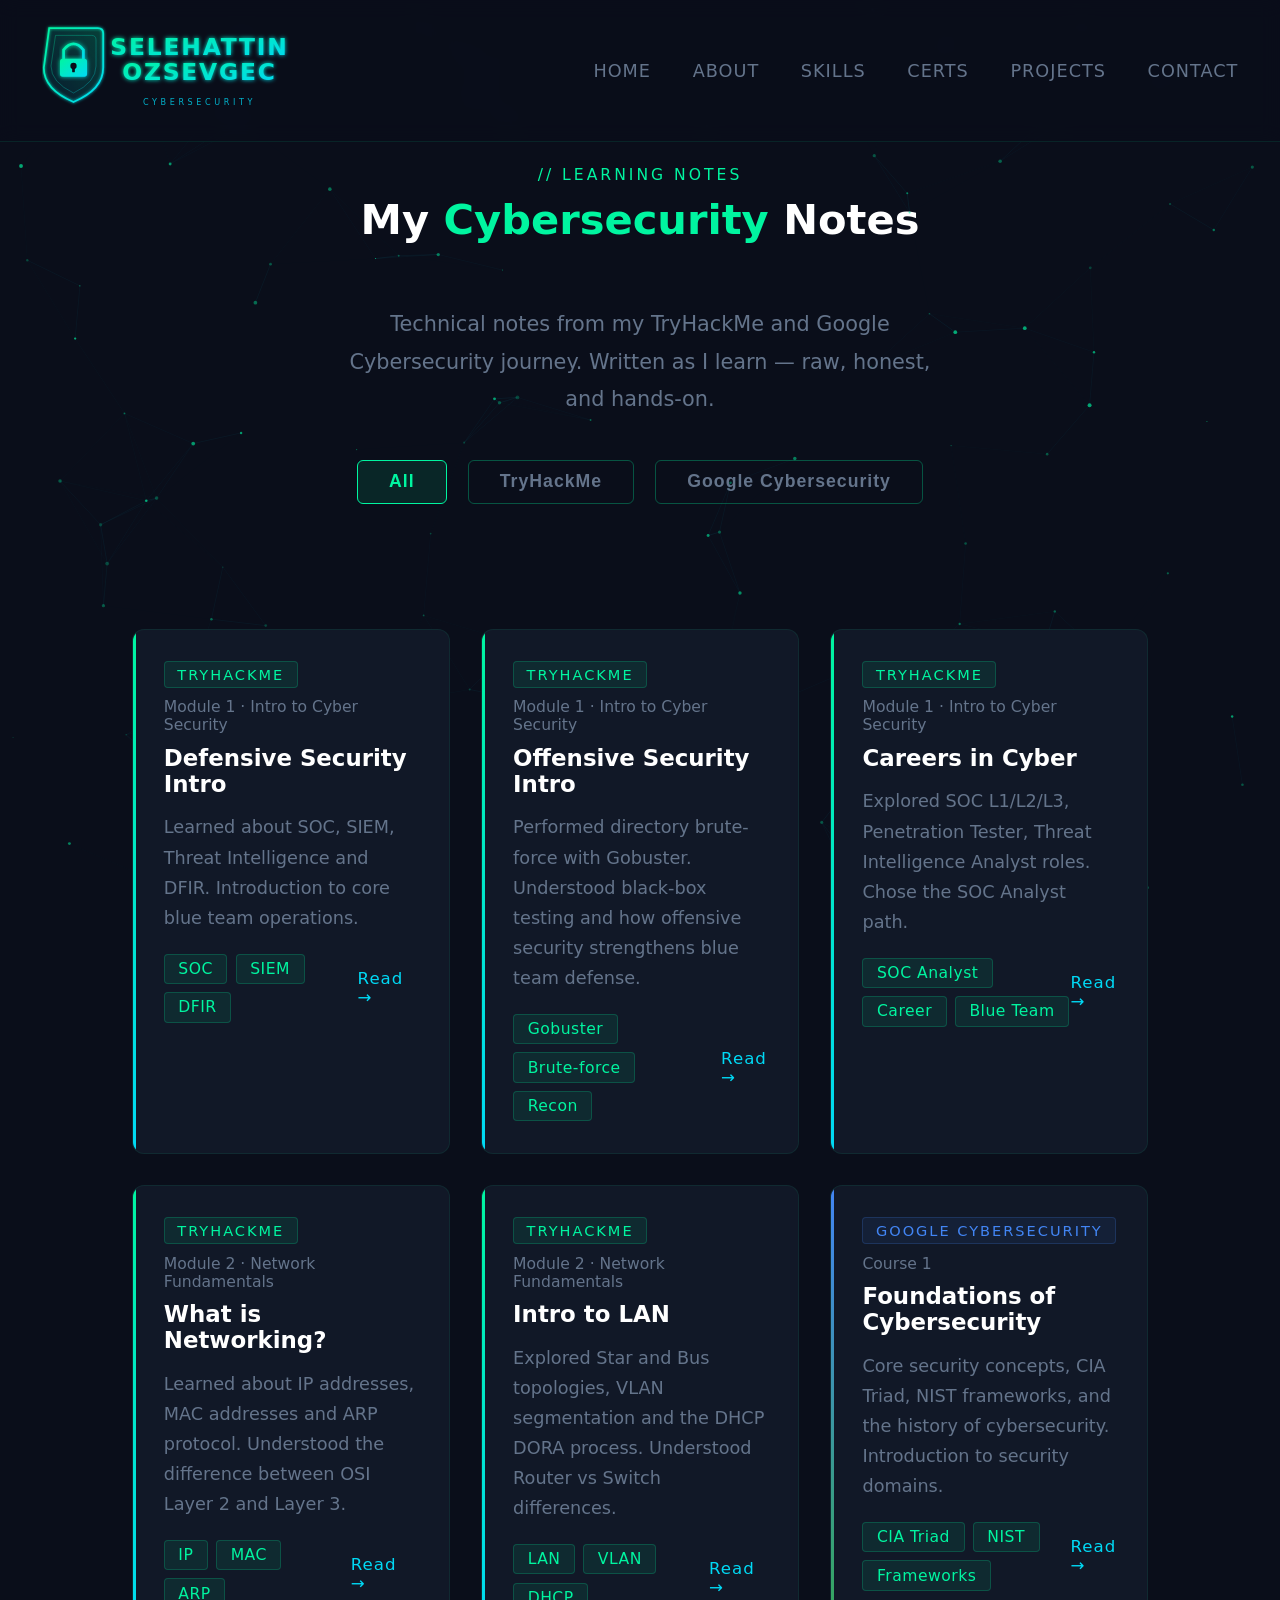
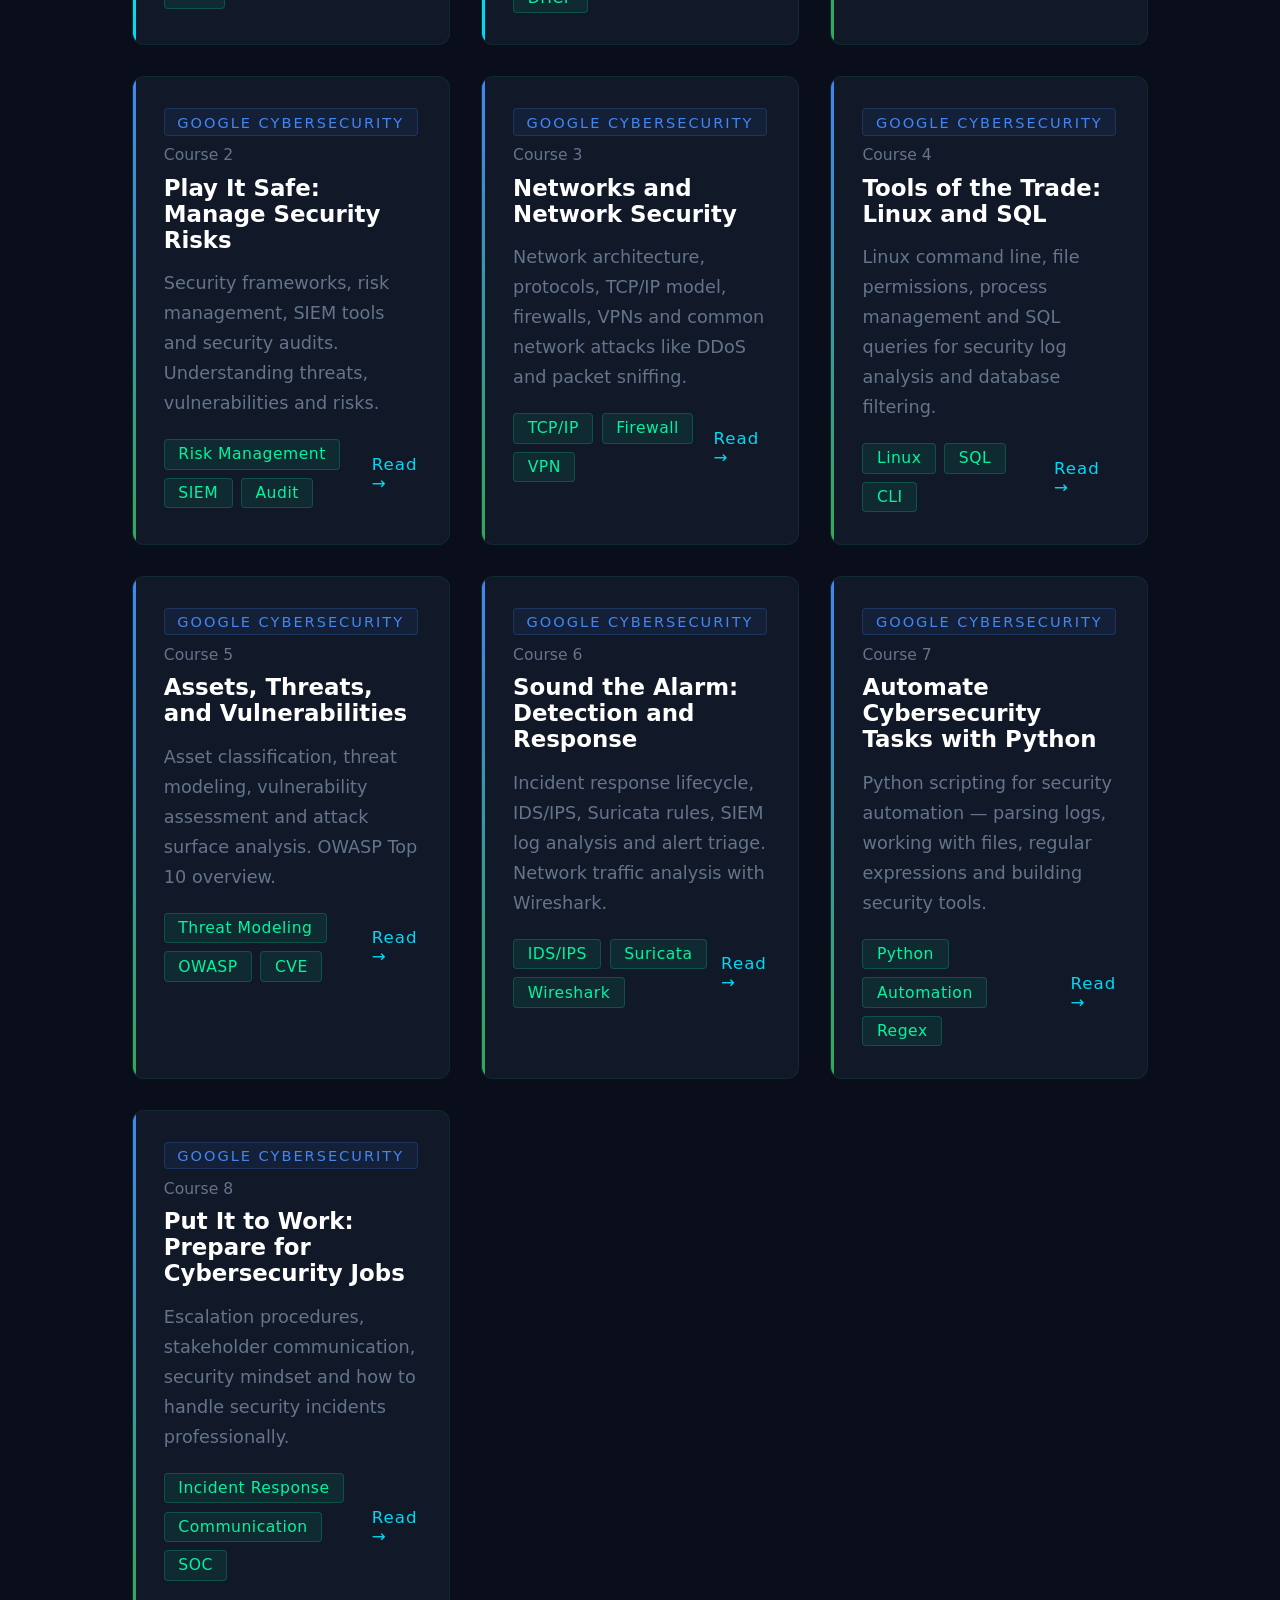
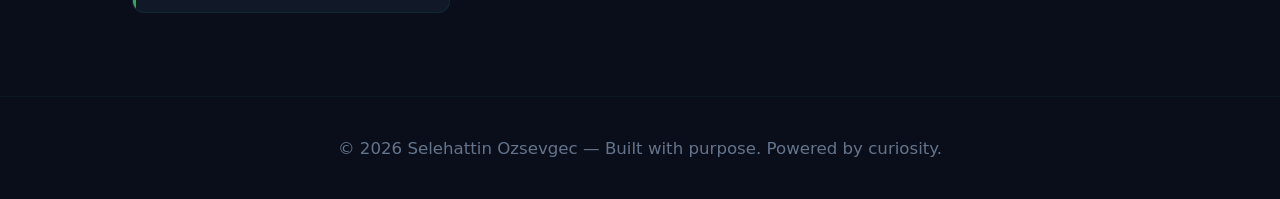
==== blog.html @ 5f0b99bb "Add files via upload" ====
<!DOCTYPE html>
<html lang="en">
<head>
  <meta charset="UTF-8">
  <meta name="viewport" content="width=device-width, initial-scale=1.0">
  <title>Notes | Selehattin Ozsevgec</title>
  <link rel="stylesheet" href="style.css">
  <link rel="icon" type="image/svg+xml" href="logo.svg">
  <style>
    .blog-hero{padding:8rem 2rem 3rem;text-align:center;}
    .filter-bar{display:flex;justify-content:center;gap:1rem;margin-bottom:3rem;flex-wrap:wrap;}
    .filter-btn{padding:0.5rem 1.5rem;border-radius:6px;font-size:0.85rem;font-weight:600;letter-spacing:1px;cursor:pointer;border:1px solid rgba(0,245,160,0.3);background:transparent;color:var(--muted);transition:all 0.3s;}
    .filter-btn:hover{color:var(--neon);border-color:var(--neon);}
    .filter-btn.active{background:rgba(0,245,160,0.1);color:var(--neon);border-color:var(--neon);}
    .blog-grid{display:grid;grid-template-columns:repeat(auto-fit,minmax(300px,1fr));gap:1.5rem;padding:0 2rem 4rem;max-width:1100px;margin:0 auto;}
    .note-card{background:var(--card);border:1px solid rgba(0,245,160,0.08);border-radius:12px;padding:1.5rem;cursor:pointer;transition:all 0.3s;position:relative;overflow:hidden;}
    .note-card::before{content:'';position:absolute;top:0;left:0;width:3px;height:100%;background:linear-gradient(180deg,var(--neon),var(--neon2));}
    .note-card.thm::before{background:linear-gradient(180deg,#00f5a0,#00d9f5);}
    .note-card.google::before{background:linear-gradient(180deg,#4285f4,#34a853);}
    .note-card:hover{border-color:rgba(0,245,160,0.3);transform:translateY(-4px);}
    .note-card.hidden{display:none;}
    .note-source{display:inline-block;font-size:0.7rem;letter-spacing:2px;text-transform:uppercase;padding:0.2rem 0.6rem;border-radius:4px;margin-bottom:0.5rem;}
    .note-source.thm{background:rgba(0,245,160,0.08);color:var(--neon);border:1px solid rgba(0,245,160,0.2);}
    .note-source.google{background:rgba(66,133,244,0.08);color:#4285f4;border:1px solid rgba(66,133,244,0.2);}
    .note-module{font-size:0.75rem;color:var(--muted);margin-bottom:0.5rem;}
    .note-title{font-size:1.1rem;font-weight:700;color:#fff;margin-bottom:0.75rem;}
    .note-preview{font-size:0.85rem;color:var(--muted);line-height:1.7;margin-bottom:1rem;}
    .note-footer{display:flex;justify-content:space-between;align-items:center;}
    .note-tags{display:flex;gap:0.4rem;flex-wrap:wrap;}
    .note-read{font-size:0.8rem;color:var(--neon2);letter-spacing:1px;}

    .modal-overlay{display:none;position:fixed;top:0;left:0;width:100%;height:100%;background:rgba(0,0,0,0.85);z-index:1000;align-items:center;justify-content:center;padding:2rem;}
    .modal-overlay.active{display:flex;}
    .modal{background:var(--dark2);border:1px solid rgba(0,245,160,0.15);border-radius:16px;max-width:700px;width:100%;max-height:85vh;overflow-y:auto;padding:2.5rem;position:relative;}
    .modal-close{position:absolute;top:1rem;right:1.25rem;background:none;border:none;color:var(--muted);font-size:1.5rem;cursor:pointer;transition:color 0.3s;}
    .modal-close:hover{color:var(--neon);}
    .modal-module{font-size:0.7rem;letter-spacing:3px;color:var(--neon);text-transform:uppercase;margin-bottom:0.5rem;}
    .modal-title{font-size:1.6rem;font-weight:800;color:#fff;margin-bottom:1.5rem;}
    .modal-divider{width:50px;height:2px;background:linear-gradient(90deg,var(--neon),var(--neon2));margin-bottom:1.5rem;}
    .modal-body{font-size:0.95rem;color:var(--muted);line-height:1.9;}
    .modal-body p{margin-bottom:1rem;}
    .modal-body strong{color:var(--neon);}
    .modal-body code{background:rgba(0,245,160,0.08);border:1px solid rgba(0,245,160,0.2);color:var(--neon2);padding:0.15rem 0.5rem;border-radius:4px;font-size:0.85rem;font-family:monospace;}
    .modal-tags{display:flex;gap:0.5rem;flex-wrap:wrap;margin-top:1.5rem;padding-top:1.5rem;border-top:1px solid rgba(0,245,160,0.08);}
  </style>
</head>
<body>

<canvas id="bg"></canvas>

<nav>
  <div class="logo">
    <img src="logo.svg" alt="Selehattin Ozsevgec Logo" style="height:99px;width:auto;vertical-align:middle;">
  </div>
  <ul class="nav-links">
    <li><a href="index.html">Home</a></li>
    <li><a href="index.html#about">About</a></li>
    <li><a href="index.html#skills">Skills</a></li>
    <li><a href="index.html#certifications">Certs</a></li>
    <li><a href="index.html#projects">Projects</a></li>
    <li><a href="index.html#contact">Contact</a></li>
  </ul>
</nav>

<div class="blog-hero">
  <div class="section-label">// Learning Notes</div>
  <h1 class="section-title">My <span>Cybersecurity</span> Notes</h1>
  <p style="color:var(--muted);max-width:600px;margin:0 auto 2rem;line-height:1.8;">
    Technical notes from my TryHackMe and Google Cybersecurity journey. Written as I learn — raw, honest, and hands-on.
  </p>
  <div class="filter-bar">
    <button class="filter-btn active" onclick="filterNotes('all')">All</button>
    <button class="filter-btn" onclick="filterNotes('thm')">TryHackMe</button>
    <button class="filter-btn" onclick="filterNotes('google')">Google Cybersecurity</button>
  </div>
</div>

<div class="blog-grid">

  <!-- THM Card 1 -->
  <div class="note-card thm" onclick="openModal('modal1')">
    <span class="note-source thm">TryHackMe</span>
    <div class="note-module">Module 1 · Intro to Cyber Security</div>
    <div class="note-title">Defensive Security Intro</div>
    <div class="note-preview">Learned about SOC, SIEM, Threat Intelligence and DFIR. Introduction to core blue team operations.</div>
    <div class="note-footer">
      <div class="note-tags"><span class="tag">SOC</span><span class="tag">SIEM</span><span class="tag">DFIR</span></div>
      <span class="note-read">Read →</span>
    </div>
  </div>

  <!-- THM Card 2 -->
  <div class="note-card thm" onclick="openModal('modal2')">
    <span class="note-source thm">TryHackMe</span>
    <div class="note-module">Module 1 · Intro to Cyber Security</div>
    <div class="note-title">Offensive Security Intro</div>
    <div class="note-preview">Performed directory brute-force with Gobuster. Understood black-box testing and how offensive security strengthens blue team defense.</div>
    <div class="note-footer">
      <div class="note-tags"><span class="tag">Gobuster</span><span class="tag">Brute-force</span><span class="tag">Recon</span></div>
      <span class="note-read">Read →</span>
    </div>
  </div>

  <!-- THM Card 3 -->
  <div class="note-card thm" onclick="openModal('modal3')">
    <span class="note-source thm">TryHackMe</span>
    <div class="note-module">Module 1 · Intro to Cyber Security</div>
    <div class="note-title">Careers in Cyber</div>
    <div class="note-preview">Explored SOC L1/L2/L3, Penetration Tester, Threat Intelligence Analyst roles. Chose the SOC Analyst path.</div>
    <div class="note-footer">
      <div class="note-tags"><span class="tag">SOC Analyst</span><span class="tag">Career</span><span class="tag">Blue Team</span></div>
      <span class="note-read">Read →</span>
    </div>
  </div>

  <!-- THM Card 4 -->
  <div class="note-card thm" onclick="openModal('modal4')">
    <span class="note-source thm">TryHackMe</span>
    <div class="note-module">Module 2 · Network Fundamentals</div>
    <div class="note-title">What is Networking?</div>
    <div class="note-preview">Learned about IP addresses, MAC addresses and ARP protocol. Understood the difference between OSI Layer 2 and Layer 3.</div>
    <div class="note-footer">
      <div class="note-tags"><span class="tag">IP</span><span class="tag">MAC</span><span class="tag">ARP</span></div>
      <span class="note-read">Read →</span>
    </div>
  </div>

  <!-- THM Card 5 -->
  <div class="note-card thm" onclick="openModal('modal5')">
    <span class="note-source thm">TryHackMe</span>
    <div class="note-module">Module 2 · Network Fundamentals</div>
    <div class="note-title">Intro to LAN</div>
    <div class="note-preview">Explored Star and Bus topologies, VLAN segmentation and the DHCP DORA process. Understood Router vs Switch differences.</div>
    <div class="note-footer">
      <div class="note-tags"><span class="tag">LAN</span><span class="tag">VLAN</span><span class="tag">DHCP</span></div>
      <span class="note-read">Read →</span>
    </div>
  </div>

  <!-- Google Card 1 -->
  <div class="note-card google" onclick="openModal('gmodal1')">
    <span class="note-source google">Google Cybersecurity</span>
    <div class="note-module">Course 1</div>
    <div class="note-title">Foundations of Cybersecurity</div>
    <div class="note-preview">Core security concepts, CIA Triad, NIST frameworks, and the history of cybersecurity. Introduction to security domains.</div>
    <div class="note-footer">
      <div class="note-tags"><span class="tag">CIA Triad</span><span class="tag">NIST</span><span class="tag">Frameworks</span></div>
      <span class="note-read">Read →</span>
    </div>
  </div>

  <!-- Google Card 2 -->
  <div class="note-card google" onclick="openModal('gmodal2')">
    <span class="note-source google">Google Cybersecurity</span>
    <div class="note-module">Course 2</div>
    <div class="note-title">Play It Safe: Manage Security Risks</div>
    <div class="note-preview">Security frameworks, risk management, SIEM tools and security audits. Understanding threats, vulnerabilities and risks.</div>
    <div class="note-footer">
      <div class="note-tags"><span class="tag">Risk Management</span><span class="tag">SIEM</span><span class="tag">Audit</span></div>
      <span class="note-read">Read →</span>
    </div>
  </div>

  <!-- Google Card 3 -->
  <div class="note-card google" onclick="openModal('gmodal3')">
    <span class="note-source google">Google Cybersecurity</span>
    <div class="note-module">Course 3</div>
    <div class="note-title">Networks and Network Security</div>
    <div class="note-preview">Network architecture, protocols, TCP/IP model, firewalls, VPNs and common network attacks like DDoS and packet sniffing.</div>
    <div class="note-footer">
      <div class="note-tags"><span class="tag">TCP/IP</span><span class="tag">Firewall</span><span class="tag">VPN</span></div>
      <span class="note-read">Read →</span>
    </div>
  </div>

  <!-- Google Card 4 -->
  <div class="note-card google" onclick="openModal('gmodal4')">
    <span class="note-source google">Google Cybersecurity</span>
    <div class="note-module">Course 4</div>
    <div class="note-title">Tools of the Trade: Linux and SQL</div>
    <div class="note-preview">Linux command line, file permissions, process management and SQL queries for security log analysis and database filtering.</div>
    <div class="note-footer">
      <div class="note-tags"><span class="tag">Linux</span><span class="tag">SQL</span><span class="tag">CLI</span></div>
      <span class="note-read">Read →</span>
    </div>
  </div>

  <!-- Google Card 5 -->
  <div class="note-card google" onclick="openModal('gmodal5')">
    <span class="note-source google">Google Cybersecurity</span>
    <div class="note-module">Course 5</div>
    <div class="note-title">Assets, Threats, and Vulnerabilities</div>
    <div class="note-preview">Asset classification, threat modeling, vulnerability assessment and attack surface analysis. OWASP Top 10 overview.</div>
    <div class="note-footer">
      <div class="note-tags"><span class="tag">Threat Modeling</span><span class="tag">OWASP</span><span class="tag">CVE</span></div>
      <span class="note-read">Read →</span>
    </div>
  </div>

  <!-- Google Card 6 -->
  <div class="note-card google" onclick="openModal('gmodal6')">
    <span class="note-source google">Google Cybersecurity</span>
    <div class="note-module">Course 6</div>
    <div class="note-title">Sound the Alarm: Detection and Response</div>
    <div class="note-preview">Incident response lifecycle, IDS/IPS, Suricata rules, SIEM log analysis and alert triage. Network traffic analysis with Wireshark.</div>
    <div class="note-footer">
      <div class="note-tags"><span class="tag">IDS/IPS</span><span class="tag">Suricata</span><span class="tag">Wireshark</span></div>
      <span class="note-read">Read →</span>
    </div>
  </div>

  <!-- Google Card 7 -->
  <div class="note-card google" onclick="openModal('gmodal7')">
    <span class="note-source google">Google Cybersecurity</span>
    <div class="note-module">Course 7</div>
    <div class="note-title">Automate Cybersecurity Tasks with Python</div>
    <div class="note-preview">Python scripting for security automation — parsing logs, working with files, regular expressions and building security tools.</div>
    <div class="note-footer">
      <div class="note-tags"><span class="tag">Python</span><span class="tag">Automation</span><span class="tag">Regex</span></div>
      <span class="note-read">Read →</span>
    </div>
  </div>

  <!-- Google Card 8 -->
  <div class="note-card google" onclick="openModal('gmodal8')">
    <span class="note-source google">Google Cybersecurity</span>
    <div class="note-module">Course 8</div>
    <div class="note-title">Put It to Work: Prepare for Cybersecurity Jobs</div>
    <div class="note-preview">Escalation procedures, stakeholder communication, security mindset and how to handle security incidents professionally.</div>
    <div class="note-footer">
      <div class="note-tags"><span class="tag">Incident Response</span><span class="tag">Communication</span><span class="tag">SOC</span></div>
      <span class="note-read">Read →</span>
    </div>
  </div>

</div>

<!-- THM MODALS -->
<div class="modal-overlay" id="modal1" onclick="closeModal(event,'modal1')">
  <div class="modal">
    <button class="modal-close" onclick="document.getElementById('modal1').classList.remove('active')">×</button>
    <div class="modal-module">TryHackMe · Module 1</div>
    <div class="modal-title">Defensive Security Intro</div>
    <div class="modal-divider"></div>
    <div class="modal-body">
      <p><strong>SOC (Security Operations Center)</strong> is a team that works 24/7 to detect threats and respond to incidents. SOC analysts use <code>SIEM</code> tools to collect logs, write correlation rules, and detect anomalies.</p>
      <p><strong>Threat Intelligence</strong> involves analyzing attackers' <code>TTPs</code> (Tactics, Techniques, Procedures) to anticipate future attacks. IOCs (Indicators of Compromise) — IP addresses, domains, file hashes — are the core building blocks of threat intel.</p>
      <p><strong>DFIR (Digital Forensics and Incident Response)</strong> is the process of collecting evidence and understanding how a system was compromised after an attack. Chain of custody is critical to maintaining the integrity of digital evidence.</p>
      <p><strong>Malware Analysis</strong> comes in two forms: <code>Static analysis</code> (examining without executing — strings, hash, PE headers) and <code>Dynamic analysis</code> (running in a sandbox to observe behavior).</p>
    </div>
    <div class="modal-tags"><span class="tag">SOC</span><span class="tag">SIEM</span><span class="tag">DFIR</span><span class="tag">Threat Intel</span><span class="tag">Malware Analysis</span></div>
  </div>
</div>

<div class="modal-overlay" id="modal2" onclick="closeModal(event,'modal2')">
  <div class="modal">
    <button class="modal-close" onclick="document.getElementById('modal2').classList.remove('active')">×</button>
    <div class="modal-module">TryHackMe · Module 1</div>
    <div class="modal-title">Offensive Security Intro</div>
    <div class="modal-divider"></div>
    <div class="modal-body">
      <p>In this room I used <strong>Gobuster</strong> to perform a <code>directory brute-force</code> attack against a web application. Gobuster uses a wordlist to discover hidden directories and files on a web server.</p>
      <p>Paths like <code>/admin</code>, <code>/secret</code>, and <code>/backup</code> can be discovered this way. Using a <strong>black-box testing</strong> approach, I started with zero knowledge of the target and performed surface-level reconnaissance.</p>
      <p>The goal of offensive security is to find vulnerabilities before attackers do — which in turn strengthens the blue team's defensive strategy. Thinking like an attacker is a SOC analyst's strongest weapon.</p>
    </div>
    <div class="modal-tags"><span class="tag">Gobuster</span><span class="tag">Brute-force</span><span class="tag">Recon</span><span class="tag">Black-box</span></div>
  </div>
</div>

<div class="modal-overlay" id="modal3" onclick="closeModal(event,'modal3')">
  <div class="modal">
    <button class="modal-close" onclick="document.getElementById('modal3').classList.remove('active')">×</button>
    <div class="modal-module">TryHackMe · Module 1</div>
    <div class="modal-title">Careers in Cyber</div>
    <div class="modal-divider"></div>
    <div class="modal-body">
      <p>Cybersecurity career paths include: <strong>SOC Analyst (L1/L2/L3)</strong>, Penetration Tester, Red Team Operator, Security Engineer, Malware Analyst, Threat Intelligence Analyst, and DFIR Specialist.</p>
      <p>A <strong>SOC L1 Analyst</strong> performs alert triaging — prioritizing alerts from <code>SIEM</code>, filtering false positives, and escalating real threats to L2. L2 performs deeper analysis, while L3 focuses on threat hunting and proactive defense.</p>
      <p>My legal background gives me an edge in <code>compliance</code> (GDPR, HIPAA, PCI-DSS) and <strong>chain of custody</strong>. In digital forensics, the legal validity of evidence is just as important as technical skill.</p>
      <p>My goal: start as a <strong>SOC L1 Analyst</strong> and progressively move toward L2/L3 over time.</p>
    </div>
    <div class="modal-tags"><span class="tag">SOC Analyst</span><span class="tag">Career</span><span class="tag">Compliance</span><span class="tag">Blue Team</span></div>
  </div>
</div>

<div class="modal-overlay" id="modal4" onclick="closeModal(event,'modal4')">
  <div class="modal">
    <button class="modal-close" onclick="document.getElementById('modal4').classList.remove('active')">×</button>
    <div class="modal-module">TryHackMe · Module 2</div>
    <div class="modal-title">What is Networking?</div>
    <div class="modal-divider"></div>
    <div class="modal-body">
      <p>A network is a system where two or more devices are connected to share data. <strong>IP addresses</strong> operate at OSI Layer 3 (Network Layer) and provide logical addressing.</p>
      <p><code>IPv4</code> uses 32-bit address length while <code>IPv6</code> uses 128-bit. IPv4 can generate approximately 4.3 billion addresses, while IPv6 was developed to overcome this limitation.</p>
      <p>A <strong>MAC address</strong> provides physical addressing at OSI Layer 2 (Data Link Layer) and is embedded in the NIC (Network Interface Card). It is 48 bits long and displayed in hexadecimal: <code>00:1A:2B:3C:4D:5E</code></p>
      <p><strong>ARP (Address Resolution Protocol)</strong> translates IP addresses to MAC addresses. When a device wants to communicate, it first sends an ARP broadcast: <code>"Who has 192.168.1.1? Tell 192.168.1.5"</code></p>
    </div>
    <div class="modal-tags"><span class="tag">IP</span><span class="tag">MAC</span><span class="tag">ARP</span><span class="tag">IPv4</span><span class="tag">IPv6</span><span class="tag">OSI</span></div>
  </div>
</div>

<div class="modal-overlay" id="modal5" onclick="closeModal(event,'modal5')">
  <div class="modal">
    <button class="modal-close" onclick="document.getElementById('modal5').classList.remove('active')">×</button>
    <div class="modal-module">TryHackMe · Module 2</div>
    <div class="modal-title">Intro to LAN</div>
    <div class="modal-divider"></div>
    <div class="modal-body">
      <p><strong>LAN topologies:</strong> In <code>Star topology</code>, all devices connect to a central switch — the single point of failure is the switch, but management is easy. In <code>Bus topology</code>, all devices share a single backbone cable with high collision risk.</p>
      <p><strong>VLAN (Virtual LAN)</strong> logically segments a physical network. For example, the IT and Finance departments can be isolated in different VLANs even if connected to the same physical switch. This is critical for both security and traffic management.</p>
      <p><strong>Router vs Switch:</strong> A switch operates at OSI Layer 2 and forwards frames based on MAC address tables. A router operates at Layer 3 and uses a <code>routing table</code> to direct packets between different networks.</p>
      <p><strong>DHCP DORA process:</strong> <code>Discover</code> (client sends broadcast) → <code>Offer</code> (server offers IP) → <code>Request</code> (client accepts IP) → <code>Acknowledge</code> (server confirms and assigns IP).</p>
    </div>
    <div class="modal-tags"><span class="tag">LAN</span><span class="tag">VLAN</span><span class="tag">DHCP</span><span class="tag">Switch</span><span class="tag">Router</span><span class="tag">Topology</span></div>
  </div>
</div>

<!-- GOOGLE MODALS -->
<div class="modal-overlay" id="gmodal1" onclick="closeModal(event,'gmodal1')">
  <div class="modal">
    <button class="modal-close" onclick="document.getElementById('gmodal1').classList.remove('active')">×</button>
    <div class="modal-module">Google Cybersecurity · Course 1</div>
    <div class="modal-title">Foundations of Cybersecurity</div>
    <div class="modal-divider"></div>
    <div class="modal-body">
      <p>The <strong>CIA Triad</strong> is the foundation of cybersecurity: <code>Confidentiality</code> (only authorized users access data), <code>Integrity</code> (data is not altered), and <code>Availability</code> (systems are accessible when needed).</p>
      <p><strong>NIST Cybersecurity Framework (CSF)</strong> consists of five core functions: <code>Identify → Protect → Detect → Respond → Recover</code>. It provides organizations a structured approach to managing cybersecurity risk.</p>
      <p>The <strong>8 CISSP Security Domains</strong> cover the full scope of security: Security & Risk Management, Asset Security, Security Architecture, Communication & Network Security, Identity & Access Management, Security Assessment, Security Operations, and Software Development Security.</p>
      <p>Common attack types include: <code>Phishing</code>, <code>Malware</code>, <code>Social Engineering</code>, <code>SQL Injection</code>, and <code>Man-in-the-Middle</code> attacks. Understanding attacker motivations — financial gain, espionage, hacktivism — helps in threat modeling.</p>
    </div>
    <div class="modal-tags"><span class="tag">CIA Triad</span><span class="tag">NIST</span><span class="tag">CISSP Domains</span><span class="tag">Frameworks</span></div>
  </div>
</div>

<div class="modal-overlay" id="gmodal2" onclick="closeModal(event,'gmodal2')">
  <div class="modal">
    <button class="modal-close" onclick="document.getElementById('gmodal2').classList.remove('active')">×</button>
    <div class="modal-module">Google Cybersecurity · Course 2</div>
    <div class="modal-title">Play It Safe: Manage Security Risks</div>
    <div class="modal-divider"></div>
    <div class="modal-body">
      <p><strong>Risk management</strong> involves identifying, assessing, and mitigating risks. Risk = Likelihood × Impact. Organizations use risk registers to track and prioritize risks.</p>
      <p><strong>Security frameworks</strong> like <code>NIST RMF</code> (Risk Management Framework) and <code>ISO 27001</code> provide structured approaches to managing information security. NIST RMF steps: Prepare → Categorize → Select → Implement → Assess → Authorize → Monitor.</p>
      <p><strong>Security audits</strong> evaluate whether security controls meet organizational standards and compliance requirements. Internal audits focus on identifying gaps; external audits verify compliance with regulations like <code>GDPR</code>, <code>HIPAA</code>, or <code>PCI-DSS</code>.</p>
      <p>SIEM tools like <strong>Splunk</strong> and <strong>Chronicle</strong> aggregate and analyze log data from multiple sources. They generate alerts based on correlation rules and help analysts identify suspicious patterns.</p>
    </div>
    <div class="modal-tags"><span class="tag">Risk Management</span><span class="tag">NIST RMF</span><span class="tag">SIEM</span><span class="tag">Compliance</span><span class="tag">Audit</span></div>
  </div>
</div>

<div class="modal-overlay" id="gmodal3" onclick="closeModal(event,'gmodal3')">
  <div class="modal">
    <button class="modal-close" onclick="document.getElementById('gmodal3').classList.remove('active')">×</button>
    <div class="modal-module">Google Cybersecurity · Course 3</div>
    <div class="modal-title">Networks and Network Security</div>
    <div class="modal-divider"></div>
    <div class="modal-body">
      <p>The <strong>TCP/IP model</strong> has four layers: <code>Network Access</code> (physical transmission) → <code>Internet</code> (IP addressing, routing) → <code>Transport</code> (TCP/UDP, ports) → <code>Application</code> (HTTP, DNS, FTP). Unlike OSI's 7 layers, TCP/IP is the practical model used in real networks.</p>
      <p><strong>Common network attacks:</strong> <code>DDoS</code> (flooding a system with traffic to disrupt availability), <code>Packet Sniffing</code> (intercepting unencrypted network traffic), <code>IP Spoofing</code> (forging source IP to impersonate trusted hosts), and <code>On-path attacks</code> (intercepting communications between two parties).</p>
      <p><strong>Firewalls</strong> filter traffic based on rules — stateless firewalls check individual packets, while stateful firewalls track active connections. <code>Next-Generation Firewalls (NGFW)</code> add deep packet inspection and application awareness.</p>
      <p><strong>VPNs</strong> encrypt traffic and create a secure tunnel between the client and server using protocols like <code>WireGuard</code> or <code>OpenVPN</code>, protecting data from interception on untrusted networks.</p>
    </div>
    <div class="modal-tags"><span class="tag">TCP/IP</span><span class="tag">DDoS</span><span class="tag">Firewall</span><span class="tag">VPN</span><span class="tag">Packet Sniffing</span></div>
  </div>
</div>

<div class="modal-overlay" id="gmodal4" onclick="closeModal(event,'gmodal4')">
  <div class="modal">
    <button class="modal-close" onclick="document.getElementById('gmodal4').classList.remove('active')">×</button>
    <div class="modal-module">Google Cybersecurity · Course 4</div>
    <div class="modal-title">Tools of the Trade: Linux and SQL</div>
    <div class="modal-divider"></div>
    <div class="modal-body">
      <p><strong>Linux</strong> is the dominant OS in cybersecurity environments. Key commands for security analysts: <code>grep</code> (search log files), <code>find</code> (locate files), <code>chmod/chown</code> (manage permissions), <code>ps aux</code> (view running processes), <code>netstat -tulnp</code> (check open ports).</p>
      <p><strong>File permissions</strong> in Linux use rwx format: <code>-rwxr-xr--</code> means owner has read/write/execute, group has read/execute, others have read only. Permission management is critical for the principle of least privilege.</p>
      <p><strong>SQL for security</strong> is essential for querying log databases. Key queries: <code>SELECT * FROM logs WHERE severity = 'HIGH'</code>, using <code>WHERE</code>, <code>AND/OR</code>, <code>LIKE</code>, and <code>JOIN</code> to filter and correlate security events across tables.</p>
      <p>SQL injection attacks exploit unsanitized user input. Understanding SQL helps analysts both detect injection attempts in logs and understand why input validation is critical.</p>
    </div>
    <div class="modal-tags"><span class="tag">Linux</span><span class="tag">SQL</span><span class="tag">CLI</span><span class="tag">Permissions</span><span class="tag">Log Analysis</span></div>
  </div>
</div>

<div class="modal-overlay" id="gmodal5" onclick="closeModal(event,'gmodal5')">
  <div class="modal">
    <button class="modal-close" onclick="document.getElementById('gmodal5').classList.remove('active')">×</button>
    <div class="modal-module">Google Cybersecurity · Course 5</div>
    <div class="modal-title">Assets, Threats, and Vulnerabilities</div>
    <div class="modal-divider"></div>
    <div class="modal-body">
      <p><strong>Asset classification</strong> categorizes assets by sensitivity: Public, Internal, Confidential, Restricted. Each level requires different security controls. An asset inventory is the foundation of any security program.</p>
      <p><strong>Threat modeling</strong> frameworks like <code>STRIDE</code> (Spoofing, Tampering, Repudiation, Information Disclosure, Denial of Service, Elevation of Privilege) help identify potential attack vectors against a system.</p>
      <p><strong>Vulnerability management</strong> involves identifying, scoring (using <code>CVSS</code>), and remediating vulnerabilities. CVEs (Common Vulnerabilities and Exposures) are publicly disclosed vulnerabilities tracked in the NVD database.</p>
      <p><strong>OWASP Top 10</strong> covers the most critical web application risks: Broken Access Control, Cryptographic Failures, Injection, Insecure Design, Security Misconfiguration, and more. Essential knowledge for any security analyst.</p>
    </div>
    <div class="modal-tags"><span class="tag">Threat Modeling</span><span class="tag">STRIDE</span><span class="tag">CVSS</span><span class="tag">OWASP</span><span class="tag">CVE</span></div>
  </div>
</div>

<div class="modal-overlay" id="gmodal6" onclick="closeModal(event,'gmodal6')">
  <div class="modal">
    <button class="modal-close" onclick="document.getElementById('gmodal6').classList.remove('active')">×</button>
    <div class="modal-module">Google Cybersecurity · Course 6</div>
    <div class="modal-title">Sound the Alarm: Detection and Response</div>
    <div class="modal-divider"></div>
    <div class="modal-body">
      <p>The <strong>Incident Response Lifecycle</strong> (NIST): <code>Preparation</code> → <code>Detection & Analysis</code> → <code>Containment, Eradication & Recovery</code> → <code>Post-Incident Activity</code>. Each phase has specific tasks and documentation requirements.</p>
      <p><strong>IDS vs IPS:</strong> An <code>IDS (Intrusion Detection System)</code> monitors and alerts on suspicious activity without blocking. An <code>IPS (Intrusion Prevention System)</code> actively blocks malicious traffic. Suricata is an open-source IDS/IPS that uses rule-based detection.</p>
      <p><strong>Wireshark</strong> captures and analyzes network packets. Key filters: <code>ip.addr == 192.168.1.1</code>, <code>tcp.port == 443</code>, <code>http.request.method == "POST"</code>. Following TCP streams reveals full communication between hosts.</p>
    </div>
    <div class="modal-tags"><span class="tag">IDS/IPS</span><span class="tag">Suricata</span><span class="tag">Wireshark</span><span class="tag">Incident Response</span><span class="tag">NIST</span></div>
  </div>
</div>

<div class="modal-overlay" id="gmodal7" onclick="closeModal(event,'gmodal7')">
  <div class="modal">
    <button class="modal-close" onclick="document.getElementById('gmodal7').classList.remove('active')">×</button>
    <div class="modal-module">Google Cybersecurity · Course 7</div>
    <div class="modal-title">Automate Cybersecurity Tasks with Python</div>
    <div class="modal-divider"></div>
    <div class="modal-body">
      <p><strong>Python for security automation</strong> reduces manual work and speeds up analysis. Core skills: file I/O for log parsing, string manipulation, and working with structured data formats like <code>JSON</code> and <code>CSV</code>.</p>
      <p><strong>Regular expressions</strong> (<code>import re</code>) are essential for extracting data from logs. Example: <code>re.findall(r'\d{1,3}\.\d{1,3}\.\d{1,3}\.\d{1,3}', log)</code> extracts all IP addresses from a log file.</p>
      <p>Example log parser: reading a log file, filtering lines containing <code>"FAILED"</code>, extracting timestamps and usernames, and counting failed login attempts per user — all automated with ~20 lines of Python.</p>
      <p><strong>Functions and modules</strong> make security scripts reusable. Using <code>os</code>, <code>sys</code>, <code>datetime</code>, and <code>subprocess</code> modules allows analysts to build powerful automation tools without third-party dependencies.</p>
    </div>
    <div class="modal-tags"><span class="tag">Python</span><span class="tag">Automation</span><span class="tag">Regex</span><span class="tag">Log Parsing</span><span class="tag">Scripting</span></div>
  </div>
</div>

<div class="modal-overlay" id="gmodal8" onclick="closeModal(event,'gmodal8')">
  <div class="modal">
    <button class="modal-close" onclick="document.getElementById('gmodal8').classList.remove('active')">×</button>
    <div class="modal-module">Google Cybersecurity · Course 8</div>
    <div class="modal-title">Put It to Work: Prepare for Cybersecurity Jobs</div>
    <div class="modal-divider"></div>
    <div class="modal-body">
      <p><strong>Escalation procedures</strong> define when and how a SOC analyst escalates an incident. L1 analysts handle initial triage and escalate to L2 when an alert requires deeper investigation or confirmed malicious activity.</p>
      <p><strong>Stakeholder communication</strong> is critical during incidents. Technical findings must be translated into business impact language for management. Incident reports include: timeline, affected systems, root cause, containment steps, and recommendations.</p>
      <p><strong>Security mindset</strong> means thinking about security implications in every decision. Analysts must balance security requirements with business operations — overly restrictive controls can disrupt productivity.</p>
      <p>Key documentation skills: writing clear <strong>incident reports</strong>, maintaining <code>runbooks</code> (step-by-step response procedures), and updating <code>playbooks</code> based on lessons learned from past incidents.</p>
    </div>
    <div class="modal-tags"><span class="tag">Incident Response</span><span class="tag">Escalation</span><span class="tag">Communication</span><span class="tag">Runbook</span><span class="tag">Playbook</span></div>
  </div>
</div>

<footer>
  <p>© 2026 Selehattin Ozsevgec — Built with purpose. Powered by curiosity.</p>
</footer>

<script src="script.js"></script>
<script>
  function openModal(id){
    document.getElementById(id).classList.add('active');
    document.body.style.overflow='hidden';
  }
  function closeModal(e,id){
    if(e.target===document.getElementById(id)){
      document.getElementById(id).classList.remove('active');
      document.body.style.overflow='';
    }
  }
  document.querySelectorAll('.modal-close').forEach(btn=>{
    btn.addEventListener('click',()=>{
      document.querySelectorAll('.modal-overlay').forEach(m=>m.classList.remove('active'));
      document.body.style.overflow='';
    });
  });
  document.addEventListener('keydown',e=>{
    if(e.key==='Escape'){
      document.querySelectorAll('.modal-overlay').forEach(m=>m.classList.remove('active'));
      document.body.style.overflow='';
    }
  });
  function filterNotes(cat){
    document.querySelectorAll('.filter-btn').forEach(b=>b.classList.remove('active'));
    event.target.classList.add('active');
    document.querySelectorAll('.note-card').forEach(card=>{
      if(cat==='all') card.classList.remove('hidden');
      else if(card.classList.contains(cat)) card.classList.remove('hidden');
      else card.classList.add('hidden');
    });
  }
</script>
</body>
</html>
---- style.css ----
*{margin:0;padding:0;box-sizing:border-box;}

:root{
  --neon:#00f5a0;
  --neon2:#00d9f5;
  --dark:#0a0e1a;
  --dark2:#0f1628;
  --dark3:#141d35;
  --text:#e2e8f0;
  --muted:#64748b;
  --card:#111827;
}

html{scroll-behavior:smooth;font-size:130%;}
body{background:var(--dark);color:var(--text);font-family:'Segoe UI',system-ui,sans-serif;overflow-x:hidden;}

canvas#bg{position:fixed;top:0;left:0;z-index:0;pointer-events:none;}

/* NAV */
nav{position:fixed;top:0;width:100%;z-index:100;padding:1rem 2rem;display:flex;justify-content:space-between;align-items:center;background:rgba(10,14,26,0.85);backdrop-filter:blur(10px);border-bottom:1px solid rgba(0,245,160,0.1);}
.logo{display:flex;align-items:center;}
.nav-links{display:flex;gap:2rem;list-style:none;}
.nav-links a{color:var(--muted);text-decoration:none;font-size:0.85rem;letter-spacing:1px;text-transform:uppercase;transition:color 0.3s;}
.nav-links a:hover{color:var(--neon);}
.nav-links a.active-link{color:var(--neon);border-bottom:1px solid var(--neon);}

/* SECTIONS */
section{position:relative;z-index:1;padding:6rem 2rem;scroll-margin-top:80px;}
.container{max-width:1100px;margin:0 auto;}

/* HERO */
#hero{min-height:100vh;display:flex;align-items:center;padding-top:8rem;}
.hero-tag{font-size:0.8rem;letter-spacing:3px;color:var(--neon);text-transform:uppercase;margin-bottom:1rem;}
.hero-name{font-size:clamp(4rem,8vw,7rem);font-weight:900;line-height:1.1;margin-bottom:1rem;}
.glitch{background:linear-gradient(90deg,#00f5a0,#00d9f5);-webkit-background-clip:text;-webkit-text-fill-color:transparent;background-clip:text;}
.hero-role{font-size:1.2rem;color:var(--neon2);margin-bottom:1.5rem;font-weight:300;}
.hero-bio{font-size:1rem;color:var(--muted);line-height:1.8;max-width:600px;margin-bottom:2.5rem;}
.hero-btns{display:flex;gap:1rem;flex-wrap:wrap;}
.btn{padding:0.75rem 1.75rem;border-radius:6px;font-size:0.9rem;font-weight:600;text-decoration:none;letter-spacing:1px;transition:all 0.3s;cursor:pointer;border:none;}
.btn-primary{background:var(--neon);color:#0a0e1a;}
.btn-primary:hover{background:var(--neon2);transform:translateY(-2px);}
.btn-outline{background:transparent;border:1px solid var(--neon);color:var(--neon);}
.btn-outline:hover{background:rgba(0,245,160,0.1);transform:translateY(-2px);}
.social-links{display:flex;gap:1rem;margin-top:2rem;}
.social-links a{color:var(--muted);text-decoration:none;font-size:0.85rem;letter-spacing:1px;display:flex;align-items:center;gap:0.4rem;transition:color 0.3s;border:1px solid rgba(100,116,139,0.3);padding:0.5rem 1rem;border-radius:6px;}
.social-links a:hover{color:var(--neon);border-color:var(--neon);}

/* SECTION TITLES */
.section-label{font-size:0.75rem;letter-spacing:3px;color:var(--neon);text-transform:uppercase;margin-bottom:0.5rem;}
.section-title{font-size:2rem;font-weight:700;margin-bottom:3rem;color:#fff;}
.section-title span{color:var(--neon);}
.divider{width:50px;height:2px;background:linear-gradient(90deg,var(--neon),var(--neon2));margin-bottom:3rem;}

/* ABOUT */
#about{background:var(--dark2);}
.about-grid{display:grid;grid-template-columns:1fr 1fr;gap:3rem;align-items:start;}
.about-text p{color:var(--muted);line-height:1.9;margin-bottom:1rem;font-size:0.97rem;}
.about-text p strong{color:var(--neon);}
.about-stats{display:grid;grid-template-columns:1fr 1fr;gap:1rem;}
.stat-card{background:var(--dark3);border:1px solid rgba(0,245,160,0.1);border-radius:10px;padding:1.25rem;text-align:center;transition:border-color 0.3s;}
.stat-card:hover{border-color:var(--neon);}
.stat-num{font-size:1.8rem;font-weight:800;color:var(--neon);display:block;}
.stat-label{font-size:0.75rem;color:var(--muted);text-transform:uppercase;letter-spacing:1px;}

/* SKILLS */
.skills-grid{display:grid;grid-template-columns:repeat(auto-fit,minmax(260px,1fr));gap:1.5rem;}
.skill-card{background:var(--card);border:1px solid rgba(0,245,160,0.08);border-radius:12px;padding:1.5rem;transition:all 0.3s;}
.skill-card:hover{border-color:rgba(0,245,160,0.4);transform:translateY(-4px);}
.skill-icon{font-size:1.8rem;margin-bottom:0.75rem;}
.skill-title{font-size:1rem;font-weight:600;color:#fff;margin-bottom:0.5rem;}
.skill-items{display:flex;flex-wrap:wrap;gap:0.4rem;margin-top:0.75rem;}
.tag{background:rgba(0,245,160,0.08);border:1px solid rgba(0,245,160,0.2);color:var(--neon);font-size:0.75rem;padding:0.25rem 0.65rem;border-radius:4px;letter-spacing:0.5px;}

/* CERTIFICATIONS */
#certifications{background:var(--dark2);}
.certs-list{display:grid;grid-template-columns:repeat(auto-fit,minmax(280px,1fr));gap:1.25rem;}
.cert-card{background:var(--dark3);border:1px solid rgba(0,245,160,0.1);border-radius:12px;padding:1.5rem;display:flex;align-items:center;gap:1rem;transition:all 0.3s;}
.cert-card:hover{border-color:var(--neon);transform:translateY(-3px);}
.cert-badge{width:48px;height:48px;border-radius:50%;display:flex;align-items:center;justify-content:center;font-size:1.2rem;flex-shrink:0;}
.cert-badge.done{background:rgba(0,245,160,0.1);border:2px solid var(--neon);}
.cert-badge.progress{background:rgba(0,217,245,0.1);border:2px solid var(--neon2);}
.cert-name{font-size:0.95rem;font-weight:600;color:#fff;margin-bottom:0.25rem;}
.cert-status{font-size:0.75rem;}
.cert-status.done{color:var(--neon);}
.cert-status.progress{color:var(--neon2);}

/* PROJECTS */
.projects-grid{display:grid;grid-template-columns:repeat(auto-fit,minmax(280px,1fr));gap:1.5rem;}
.project-card{background:var(--card);border:1px solid rgba(0,245,160,0.08);border-radius:12px;padding:1.5rem;transition:all 0.3s;}
.project-card:hover{border-color:rgba(0,245,160,0.3);transform:translateY(-4px);}
.project-top{display:flex;justify-content:space-between;align-items:start;margin-bottom:0.75rem;}
.project-title{font-size:1rem;font-weight:600;color:#fff;}
.project-badge{font-size:0.7rem;padding:0.2rem 0.6rem;border-radius:4px;letter-spacing:0.5px;}
.badge-active{background:rgba(0,245,160,0.1);color:var(--neon);border:1px solid rgba(0,245,160,0.3);}
.badge-coming{background:rgba(0,217,245,0.1);color:var(--neon2);border:1px solid rgba(0,217,245,0.3);}
.project-desc{font-size:0.875rem;color:var(--muted);line-height:1.7;}

/* CONTACT */
#contact{background:var(--dark2);text-align:center;}
.contact-inner{max-width:600px;margin:0 auto;}
.contact-inner p{color:var(--muted);line-height:1.8;margin-bottom:2rem;}
.contact-links{display:flex;justify-content:center;gap:1rem;flex-wrap:wrap;}

/* FOOTER */
footer{text-align:center;padding:2rem;color:var(--muted);font-size:0.8rem;border-top:1px solid rgba(0,245,160,0.05);position:relative;z-index:1;}

/* ANIMATIONS */
.fade-in{opacity:0;transform:translateY(30px);transition:opacity 0.7s ease,transform 0.7s ease;}
.fade-in.visible{opacity:1;transform:translateY(0);}

/* RESPONSIVE */
@media(max-width:640px){
  .about-grid{grid-template-columns:1fr;}
  nav{padding:1rem;}
  .nav-links{gap:1rem;}
}
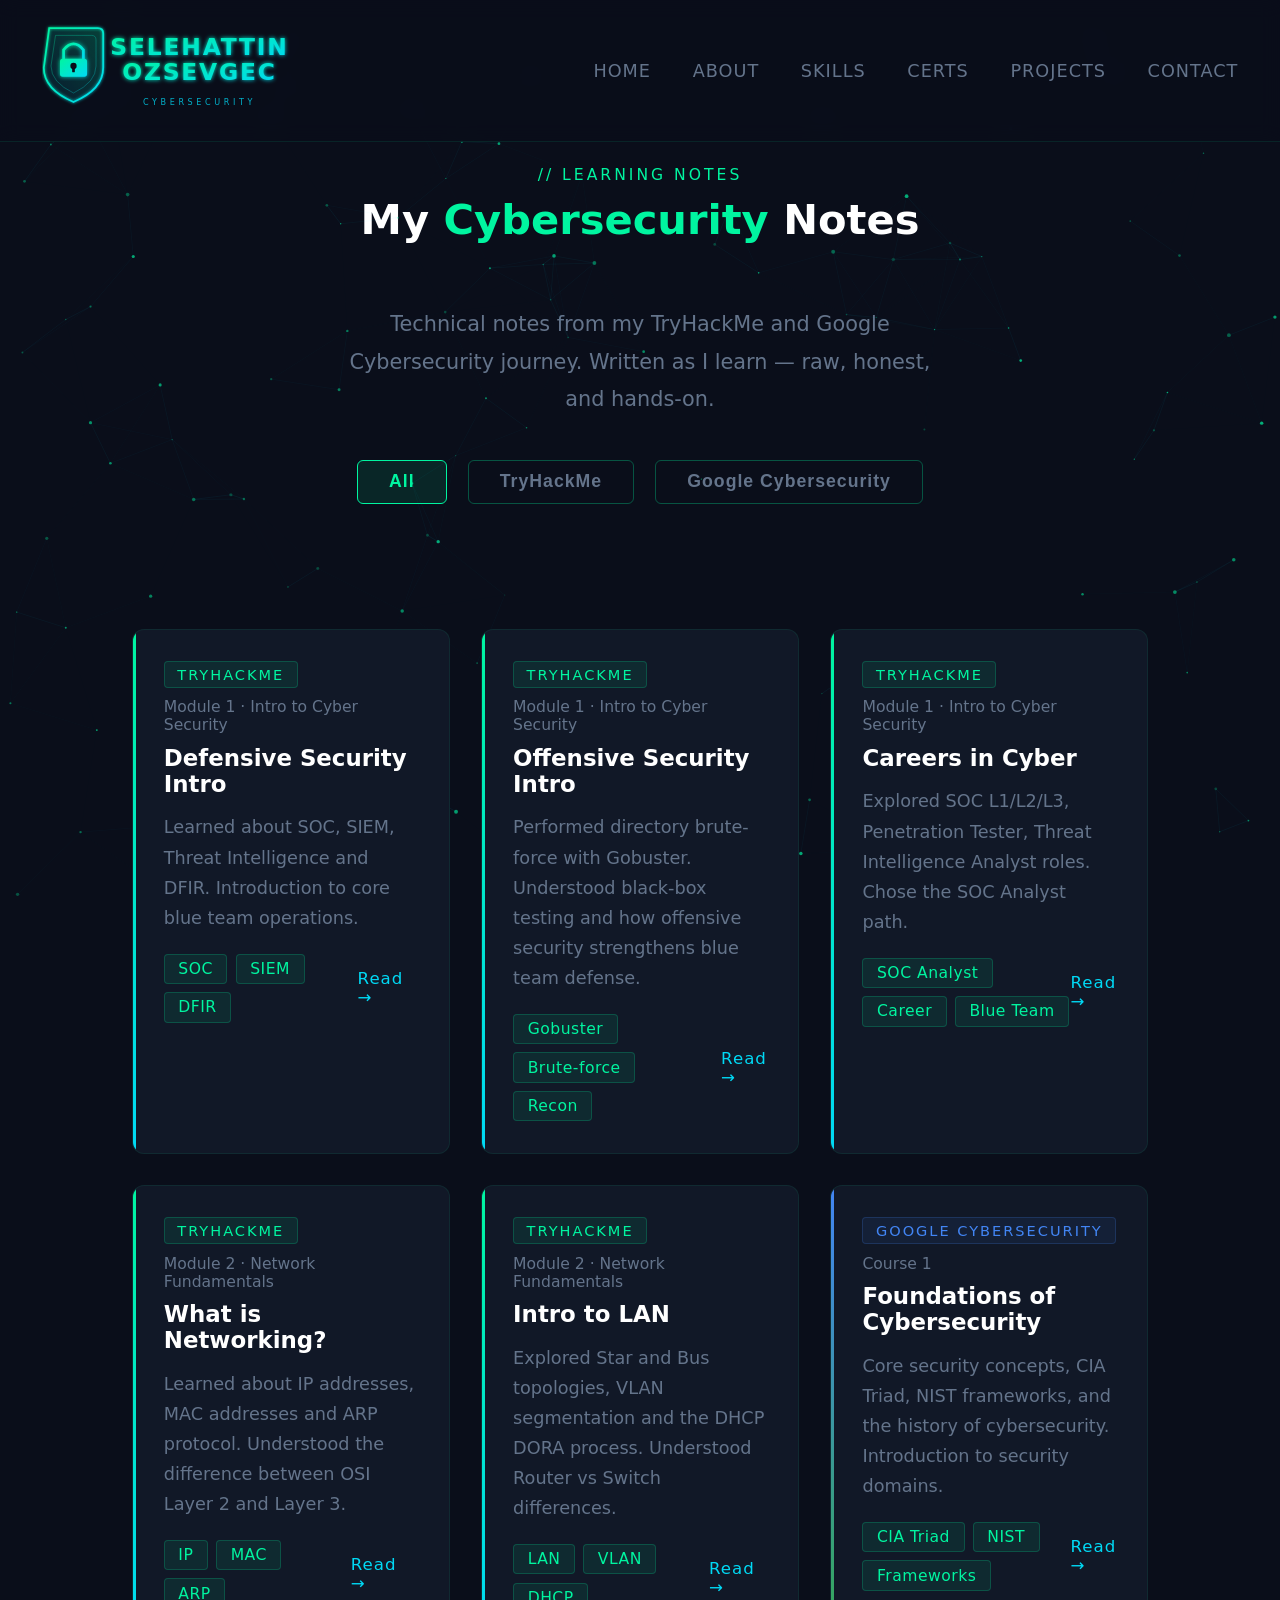
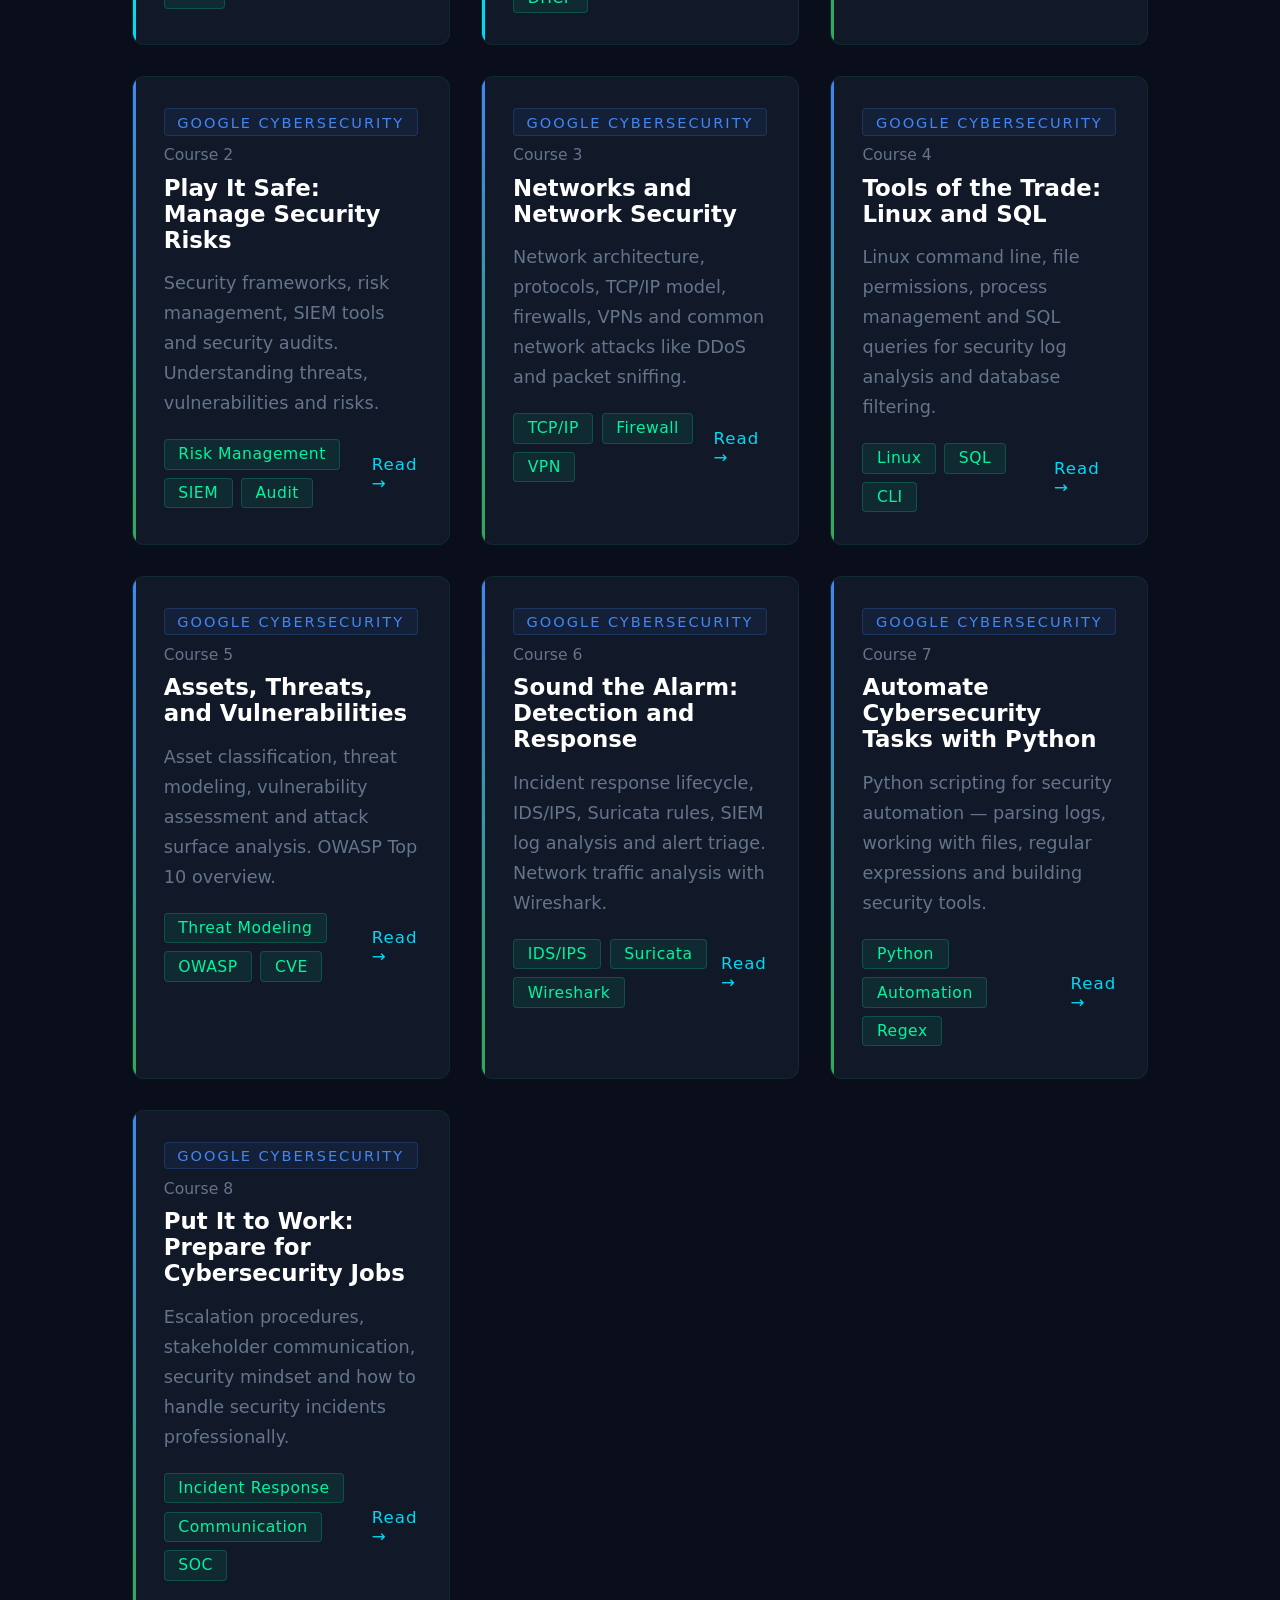
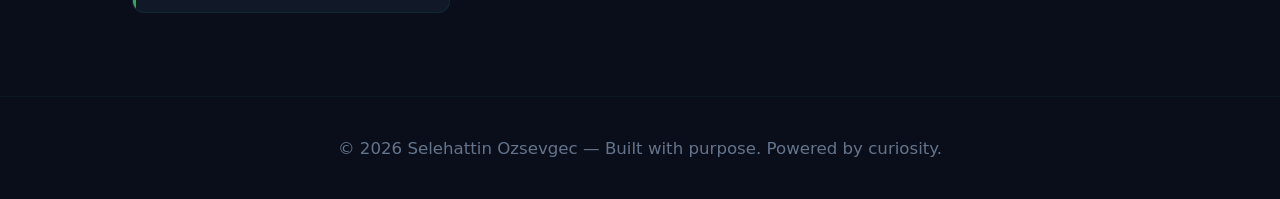
==== commit b07fb13d: "Add files via upload" ====
--- a/blog.html
+++ b/blog.html
@@ -50,7 +50,9 @@
 
 <nav>
   <div class="logo">
-    <img src="logo.svg" alt="Selehattin Ozsevgec Logo" style="height:99px;width:auto;vertical-align:middle;">
+    <a href="index.html">
+      <img src="logo.svg" alt="Selehattin Ozsevgec Logo" style="height:99px;width:auto;vertical-align:middle;">
+    </a>
   </div>
   <ul class="nav-links">
     <li><a href="index.html">Home</a></li>
--- a/style.css
+++ b/style.css
@@ -105,12 +105,46 @@
 footer{text-align:center;padding:2rem;color:var(--muted);font-size:0.8rem;border-top:1px solid rgba(0,245,160,0.05);position:relative;z-index:1;}
 
 /* ANIMATIONS */
-.fade-in{opacity:0;transform:translateY(30px);transition:opacity 0.7s ease,transform 0.7s ease;}
+.fade-in{opacity:1;transform:translateY(0);transition:opacity 0.7s ease,transform 0.7s ease;}
+.fade-in.hidden-init{opacity:0;transform:translateY(30px);}
 .fade-in.visible{opacity:1;transform:translateY(0);}
 
 /* RESPONSIVE */
-@media(max-width:640px){
+.hamburger{display:none;flex-direction:column;gap:5px;background:none;border:none;cursor:pointer;padding:4px;}
+.hamburger span{display:block;width:24px;height:2px;background:var(--neon);border-radius:2px;transition:all 0.3s;}
+.hamburger.active span:nth-child(1){transform:rotate(45deg) translate(5px,5px);}
+.hamburger.active span:nth-child(2){opacity:0;}
+.hamburger.active span:nth-child(3){transform:rotate(-45deg) translate(5px,-5px);}
+
+@media(max-width:768px){
+  html{font-size:100%;}
   .about-grid{grid-template-columns:1fr;}
-  nav{padding:1rem;}
-  .nav-links{gap:1rem;}
+  nav{padding:0.75rem 1rem;}
+  .hamburger{display:flex;}
+  .nav-links{
+    display:none;
+    position:fixed;
+    top:80px;left:0;width:100%;
+    background:rgba(10,14,26,0.98);
+    flex-direction:column;
+    align-items:center;
+    gap:0;
+    padding:1rem 0;
+    border-bottom:1px solid rgba(0,245,160,0.1);
+    z-index:99;
+  }
+  .nav-links.open{display:flex;}
+  .nav-links li{width:100%;text-align:center;}
+  .nav-links a{display:block;padding:1rem;font-size:1rem;border-bottom:1px solid rgba(0,245,160,0.05);}
+  .logo img{height:60px !important;}
+  .hero-name{font-size:clamp(2.5rem,10vw,4rem);}
+  .hero-role{font-size:0.95rem;}
+  .hero-bio{font-size:0.9rem;}
+  .hero-btns{flex-direction:column;}
+  .btn{text-align:center;}
+  .skills-grid{grid-template-columns:1fr;}
+  .certs-list{grid-template-columns:1fr;}
+  .projects-grid{grid-template-columns:1fr;}
+  .about-stats{grid-template-columns:1fr 1fr;}
+  section{padding:4rem 1.25rem;}
 }
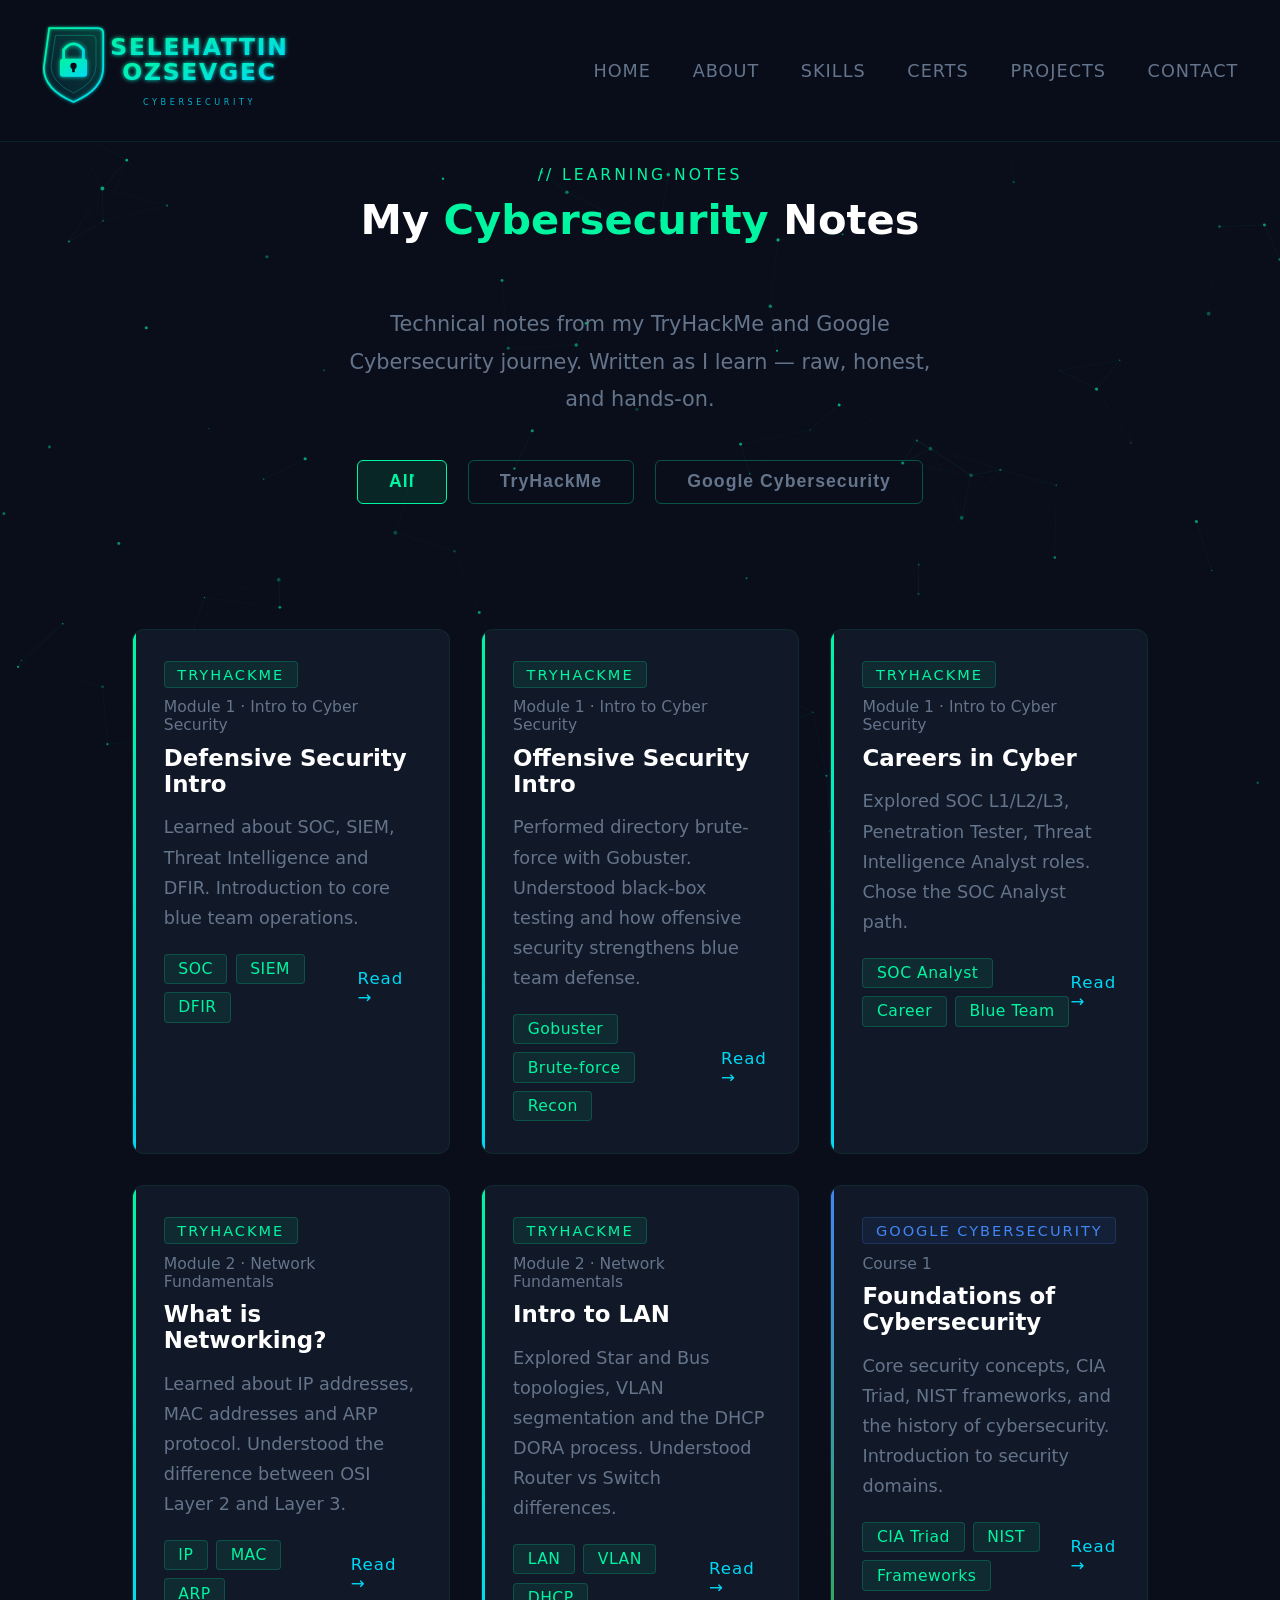
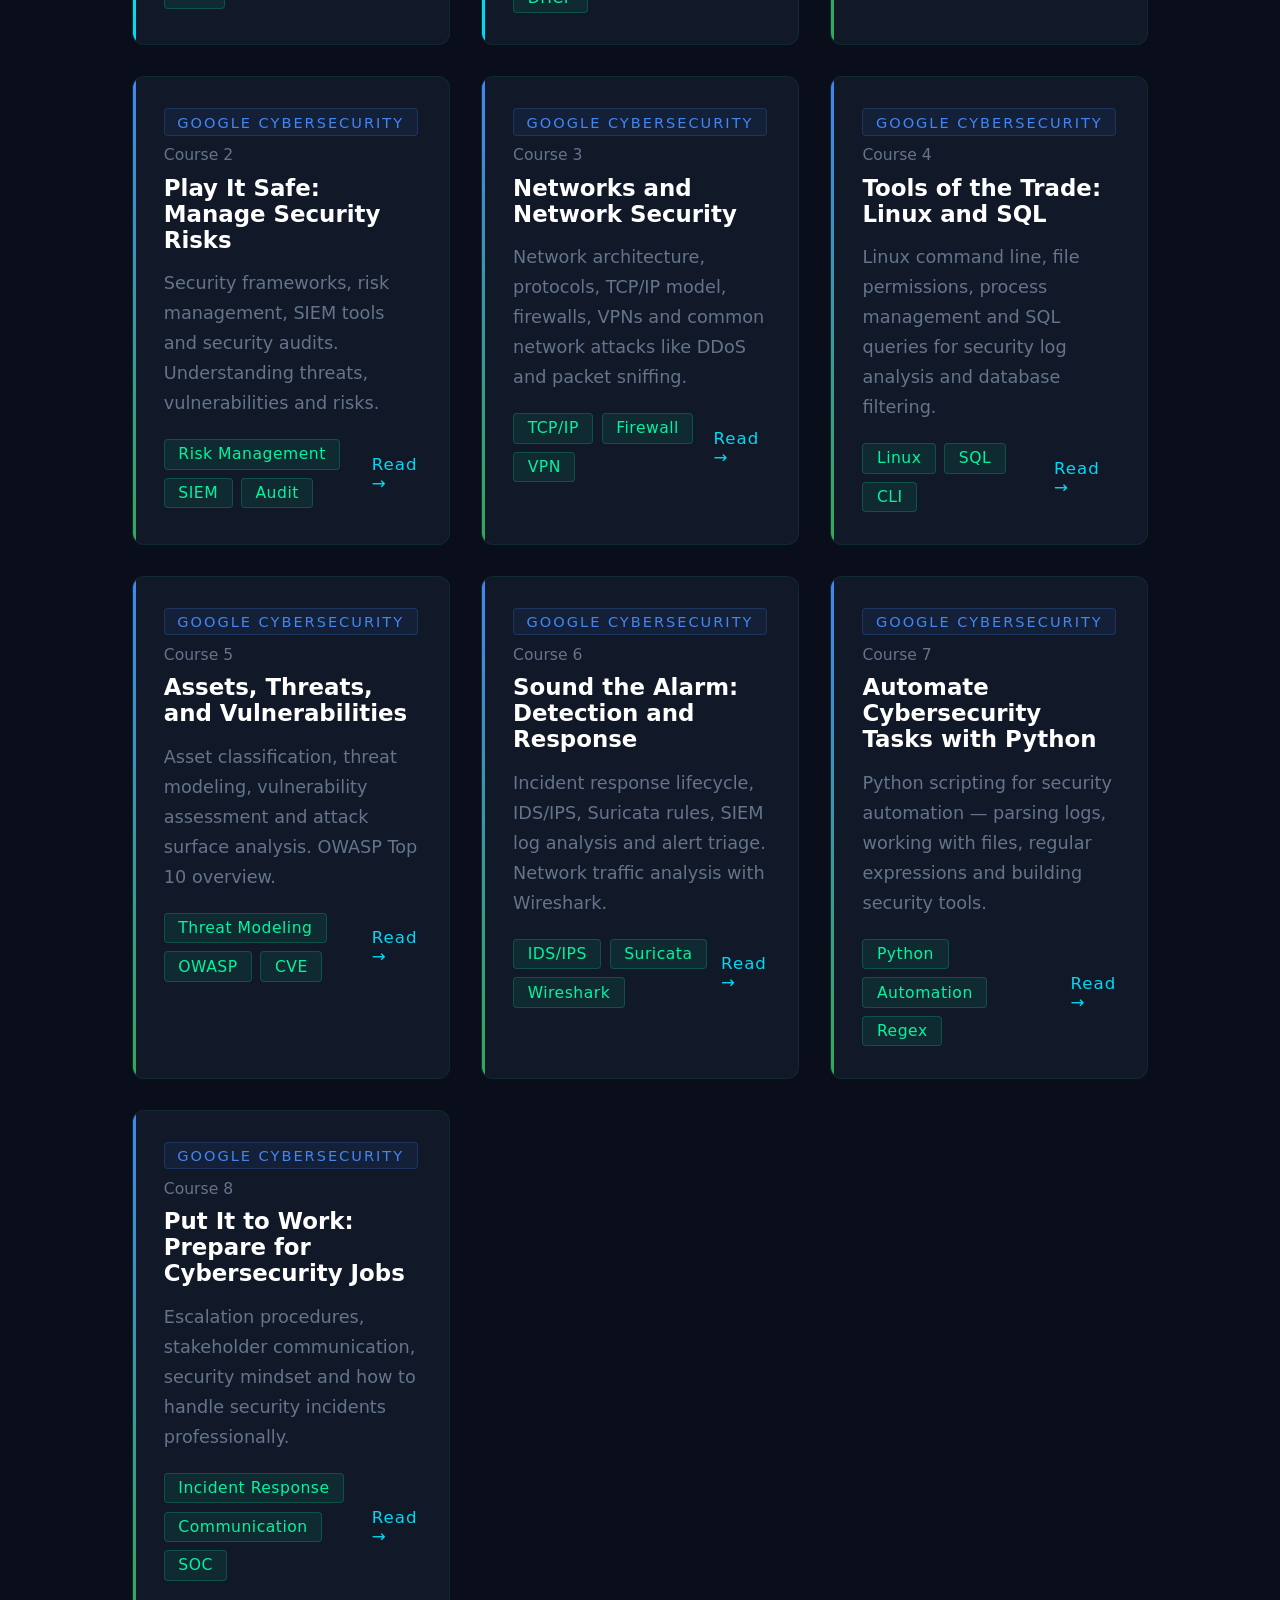
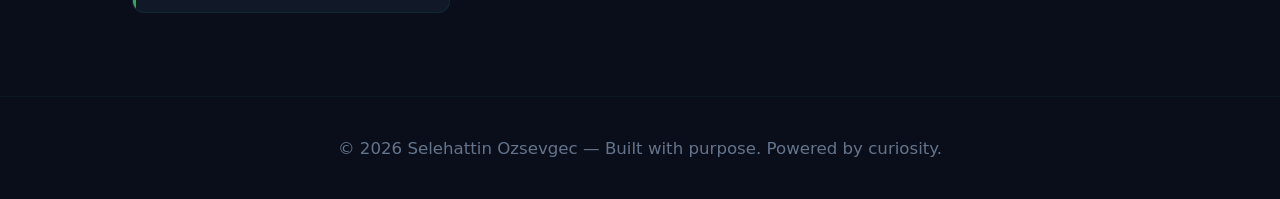
==== commit 889e2f79: "Add files via upload" ====
--- a/blog.html
+++ b/blog.html
@@ -451,6 +451,21 @@
 
 <script src="script.js"></script>
 <script>
+  const hamburger = document.getElementById('hamburger');
+  const navLinksEl = document.getElementById('navLinks');
+  if(hamburger){
+    hamburger.addEventListener('click', () => {
+      hamburger.classList.toggle('active');
+      navLinksEl.classList.toggle('open');
+    });
+    navLinksEl.querySelectorAll('a').forEach(link => {
+      link.addEventListener('click', () => {
+        hamburger.classList.remove('active');
+        navLinksEl.classList.remove('open');
+      });
+    });
+  }
+
   function openModal(id){
     document.getElementById(id).classList.add('active');
     document.body.style.overflow='hidden';
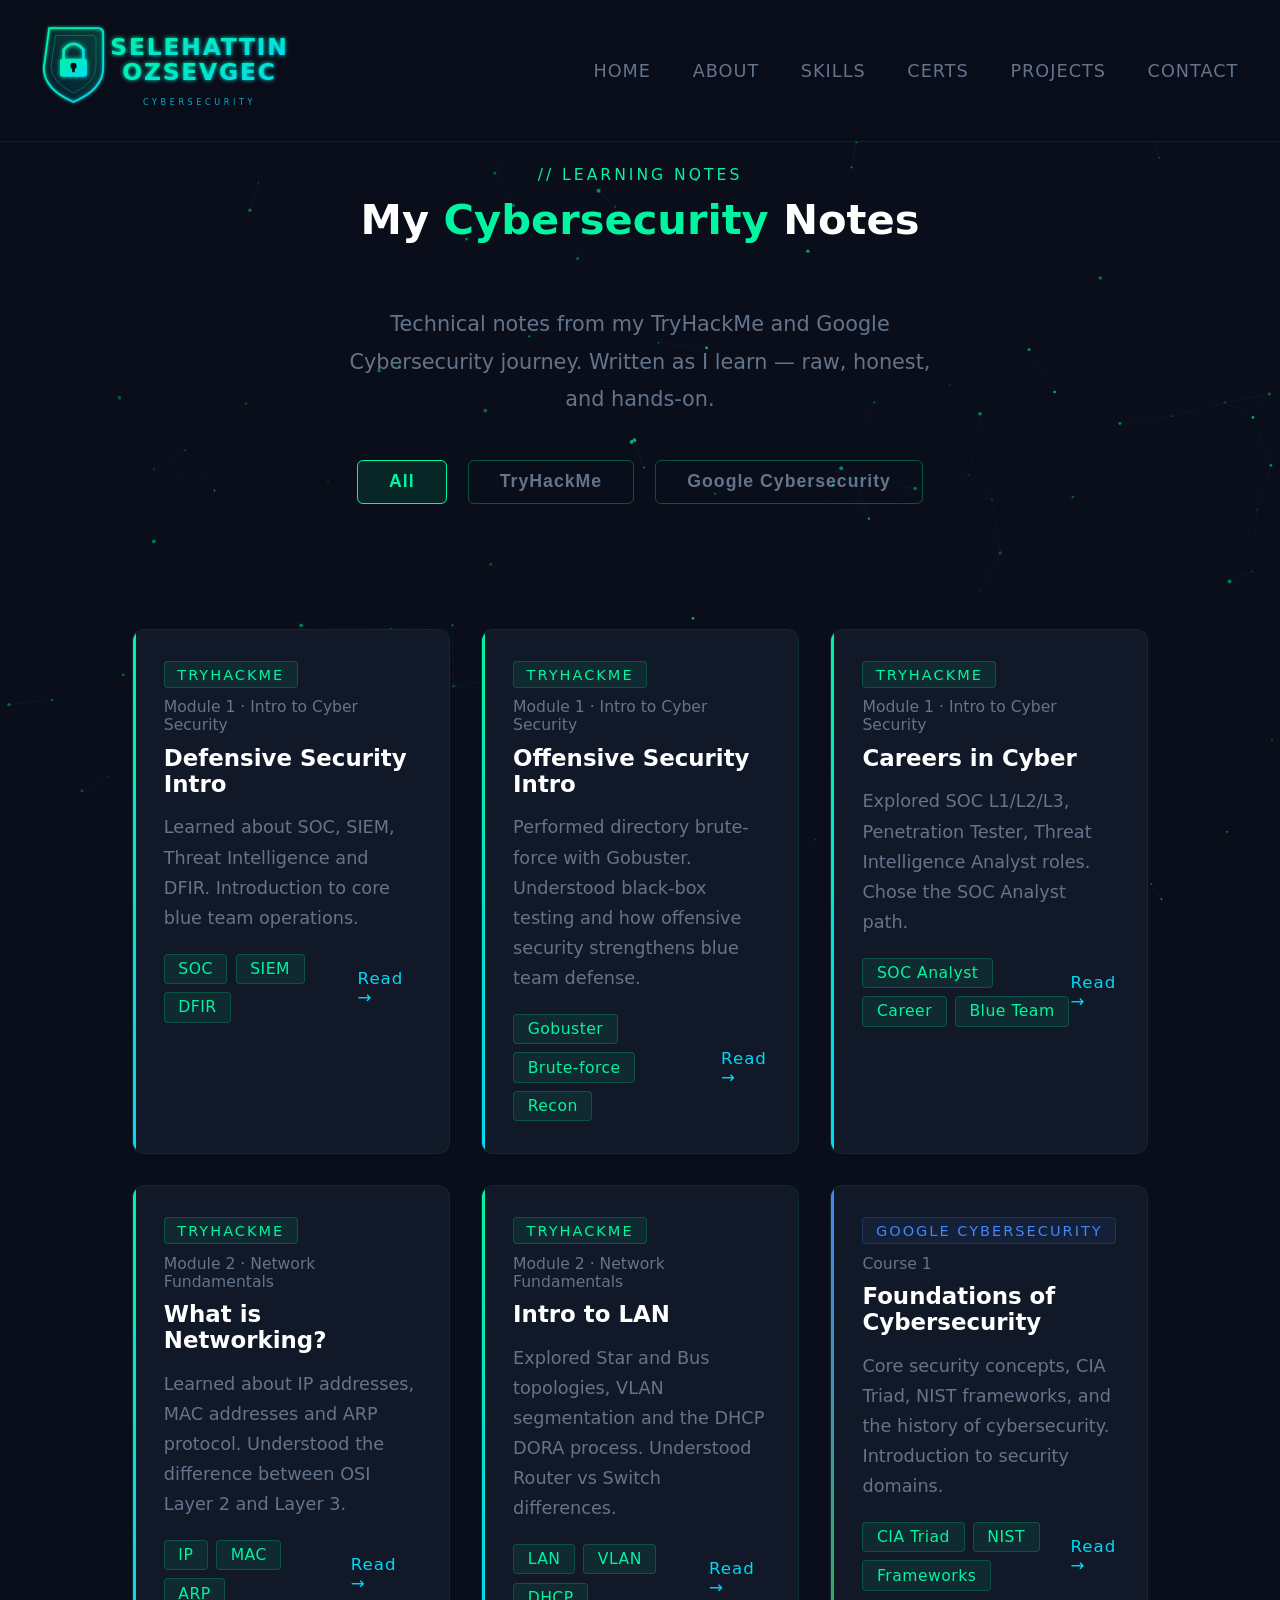
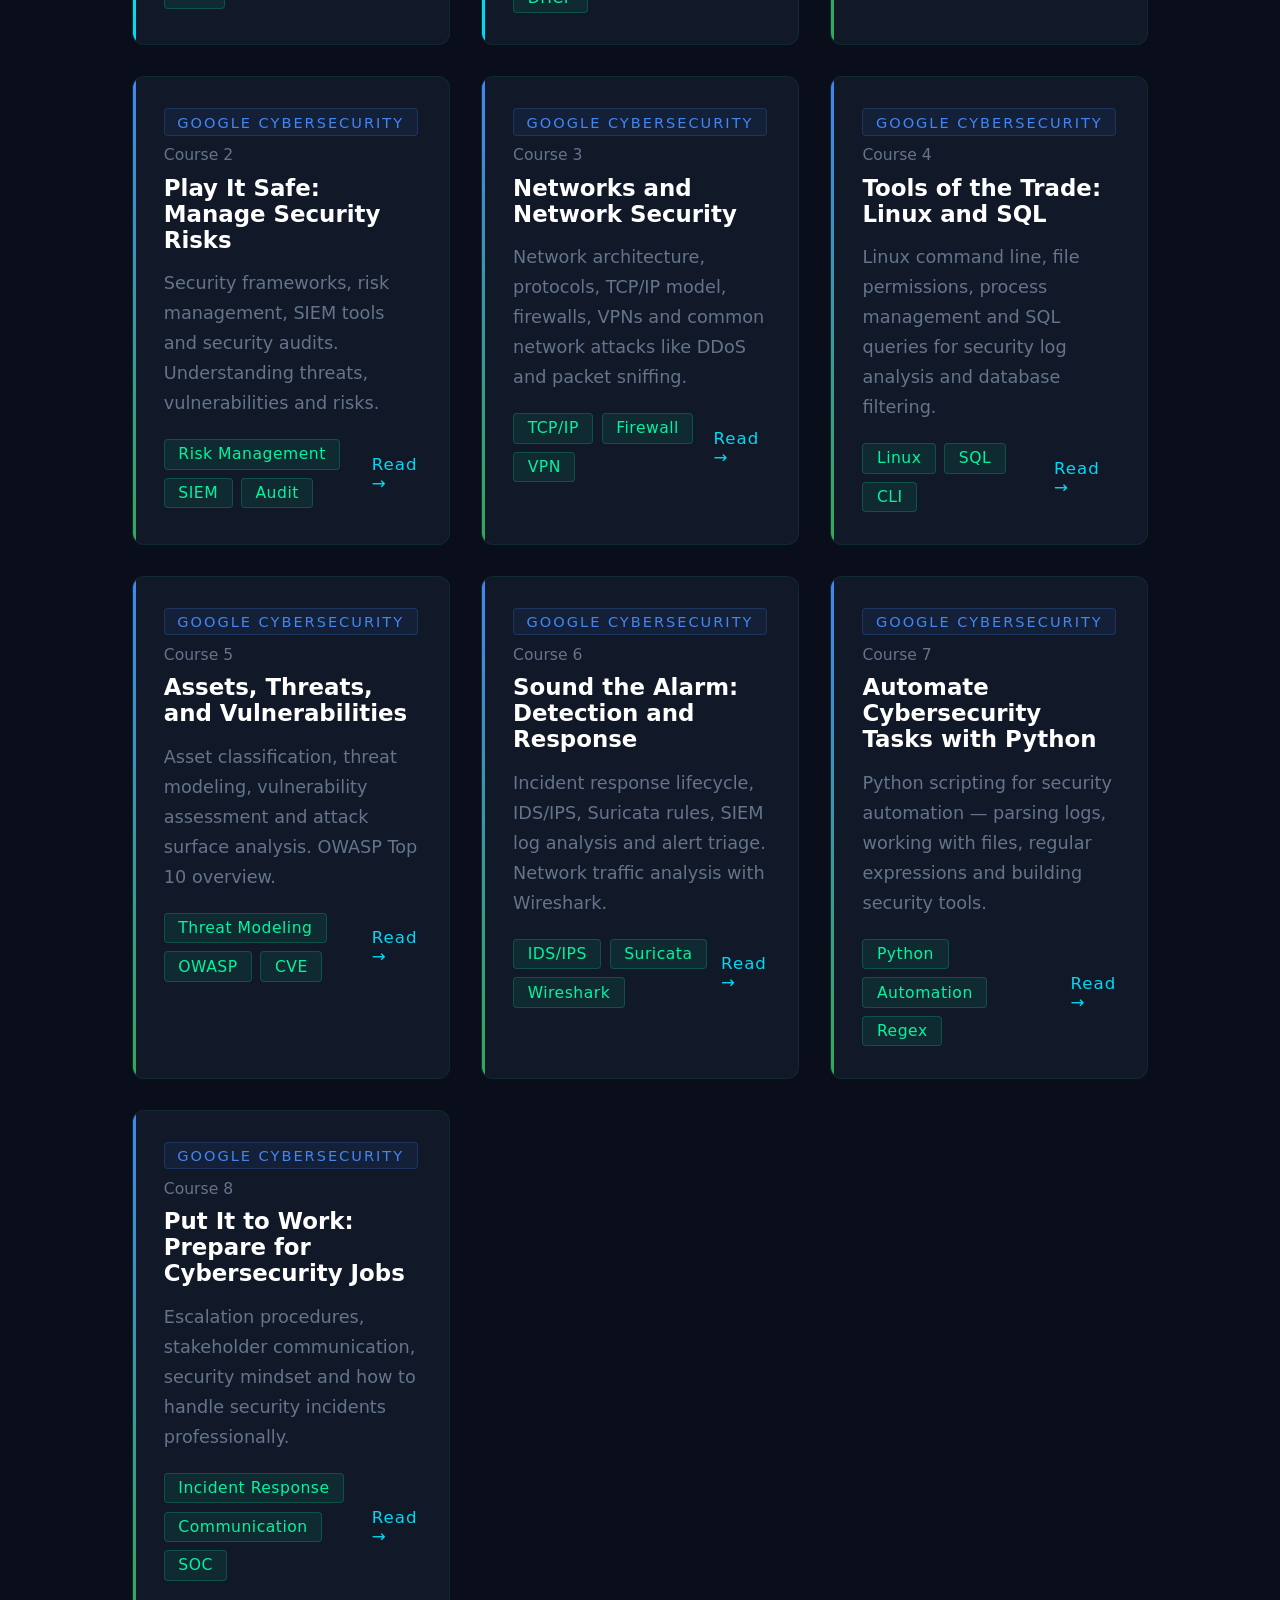
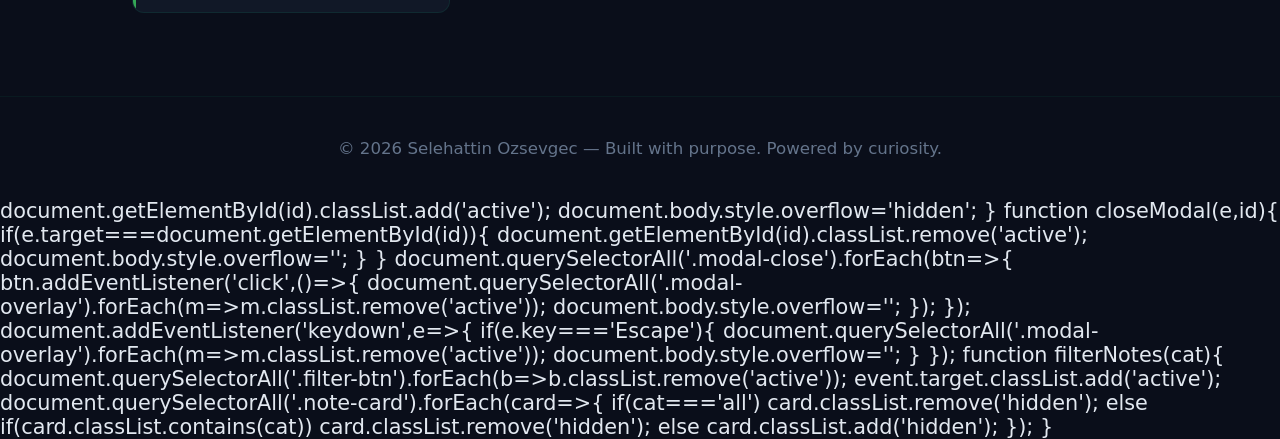
==== commit 697ae6fc: "Add files via upload" ====
--- a/blog.html
+++ b/blog.html
@@ -498,5 +498,36 @@
     });
   }
 </script>
+    document.getElementById(id).classList.add('active');
+    document.body.style.overflow='hidden';
+  }
+  function closeModal(e,id){
+    if(e.target===document.getElementById(id)){
+      document.getElementById(id).classList.remove('active');
+      document.body.style.overflow='';
+    }
+  }
+  document.querySelectorAll('.modal-close').forEach(btn=>{
+    btn.addEventListener('click',()=>{
+      document.querySelectorAll('.modal-overlay').forEach(m=>m.classList.remove('active'));
+      document.body.style.overflow='';
+    });
+  });
+  document.addEventListener('keydown',e=>{
+    if(e.key==='Escape'){
+      document.querySelectorAll('.modal-overlay').forEach(m=>m.classList.remove('active'));
+      document.body.style.overflow='';
+    }
+  });
+  function filterNotes(cat){
+    document.querySelectorAll('.filter-btn').forEach(b=>b.classList.remove('active'));
+    event.target.classList.add('active');
+    document.querySelectorAll('.note-card').forEach(card=>{
+      if(cat==='all') card.classList.remove('hidden');
+      else if(card.classList.contains(cat)) card.classList.remove('hidden');
+      else card.classList.add('hidden');
+    });
+  }
+</script>
 </body>
 </html>
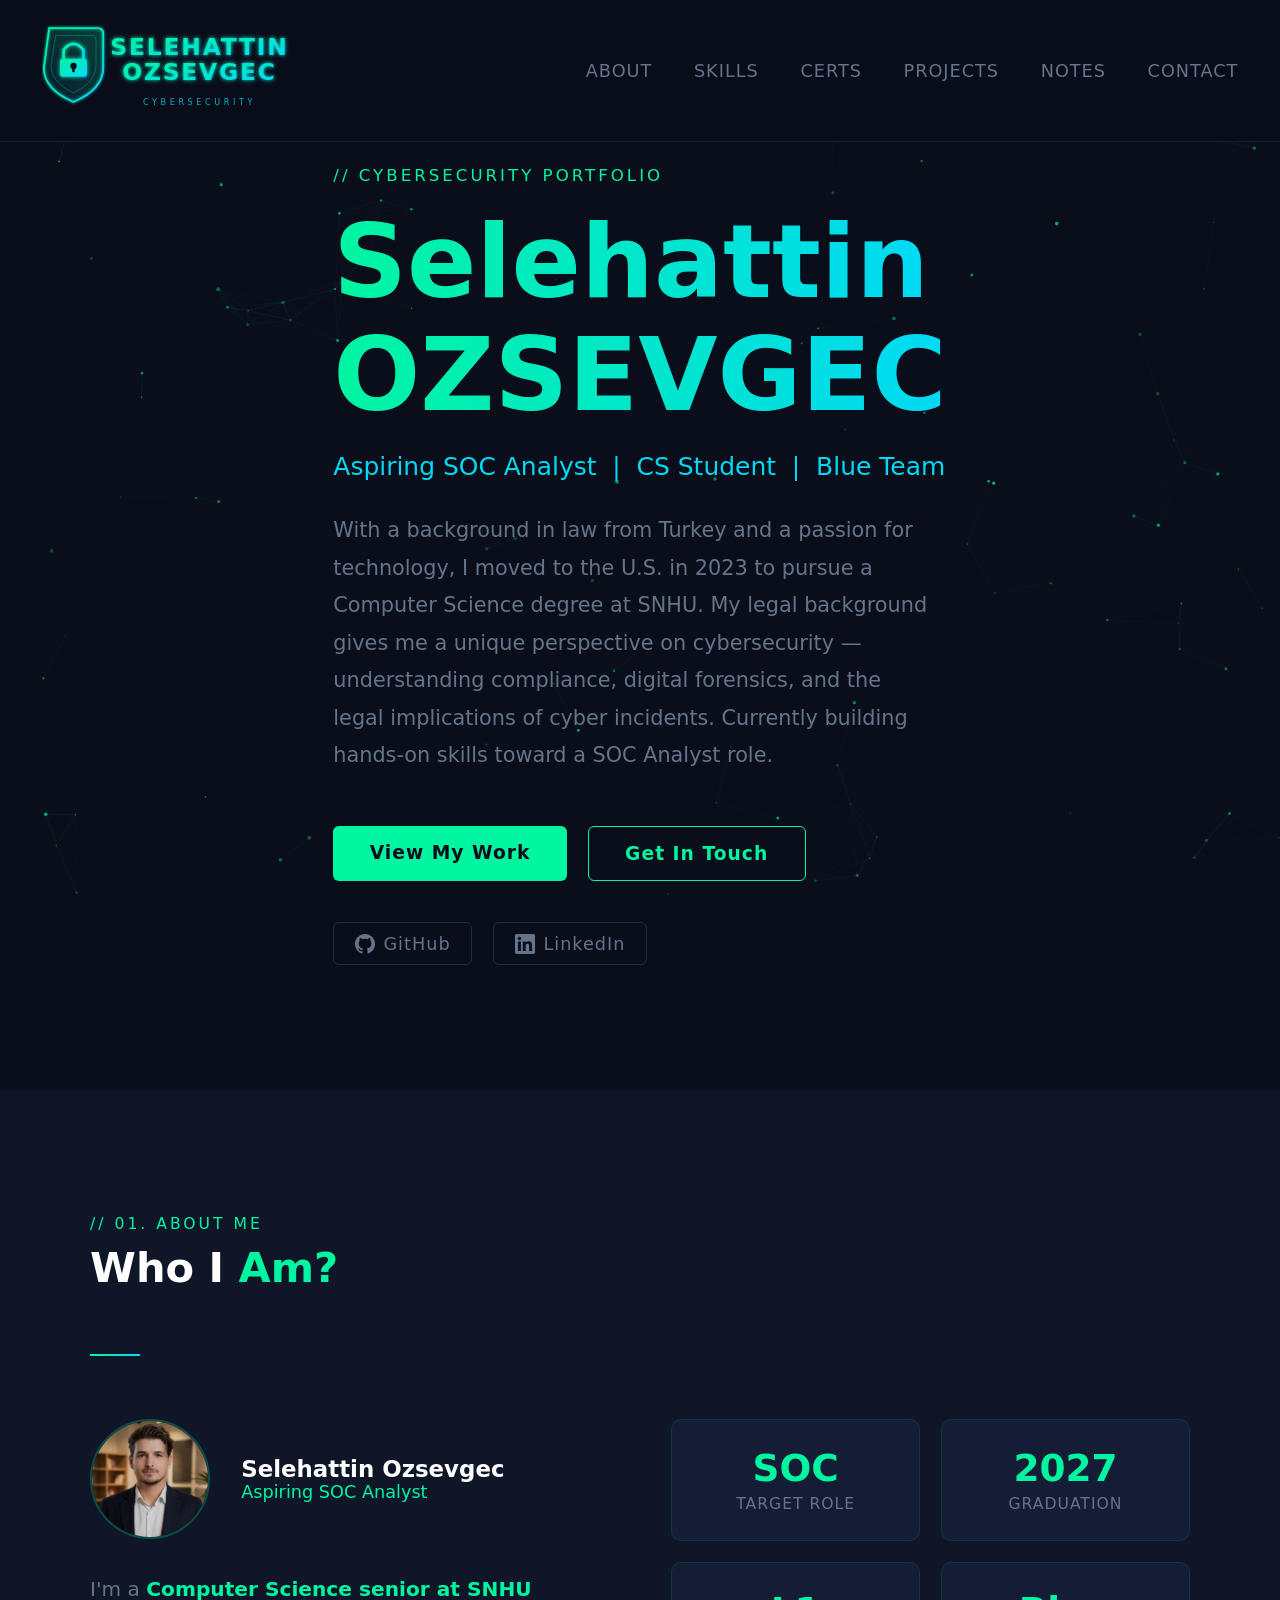
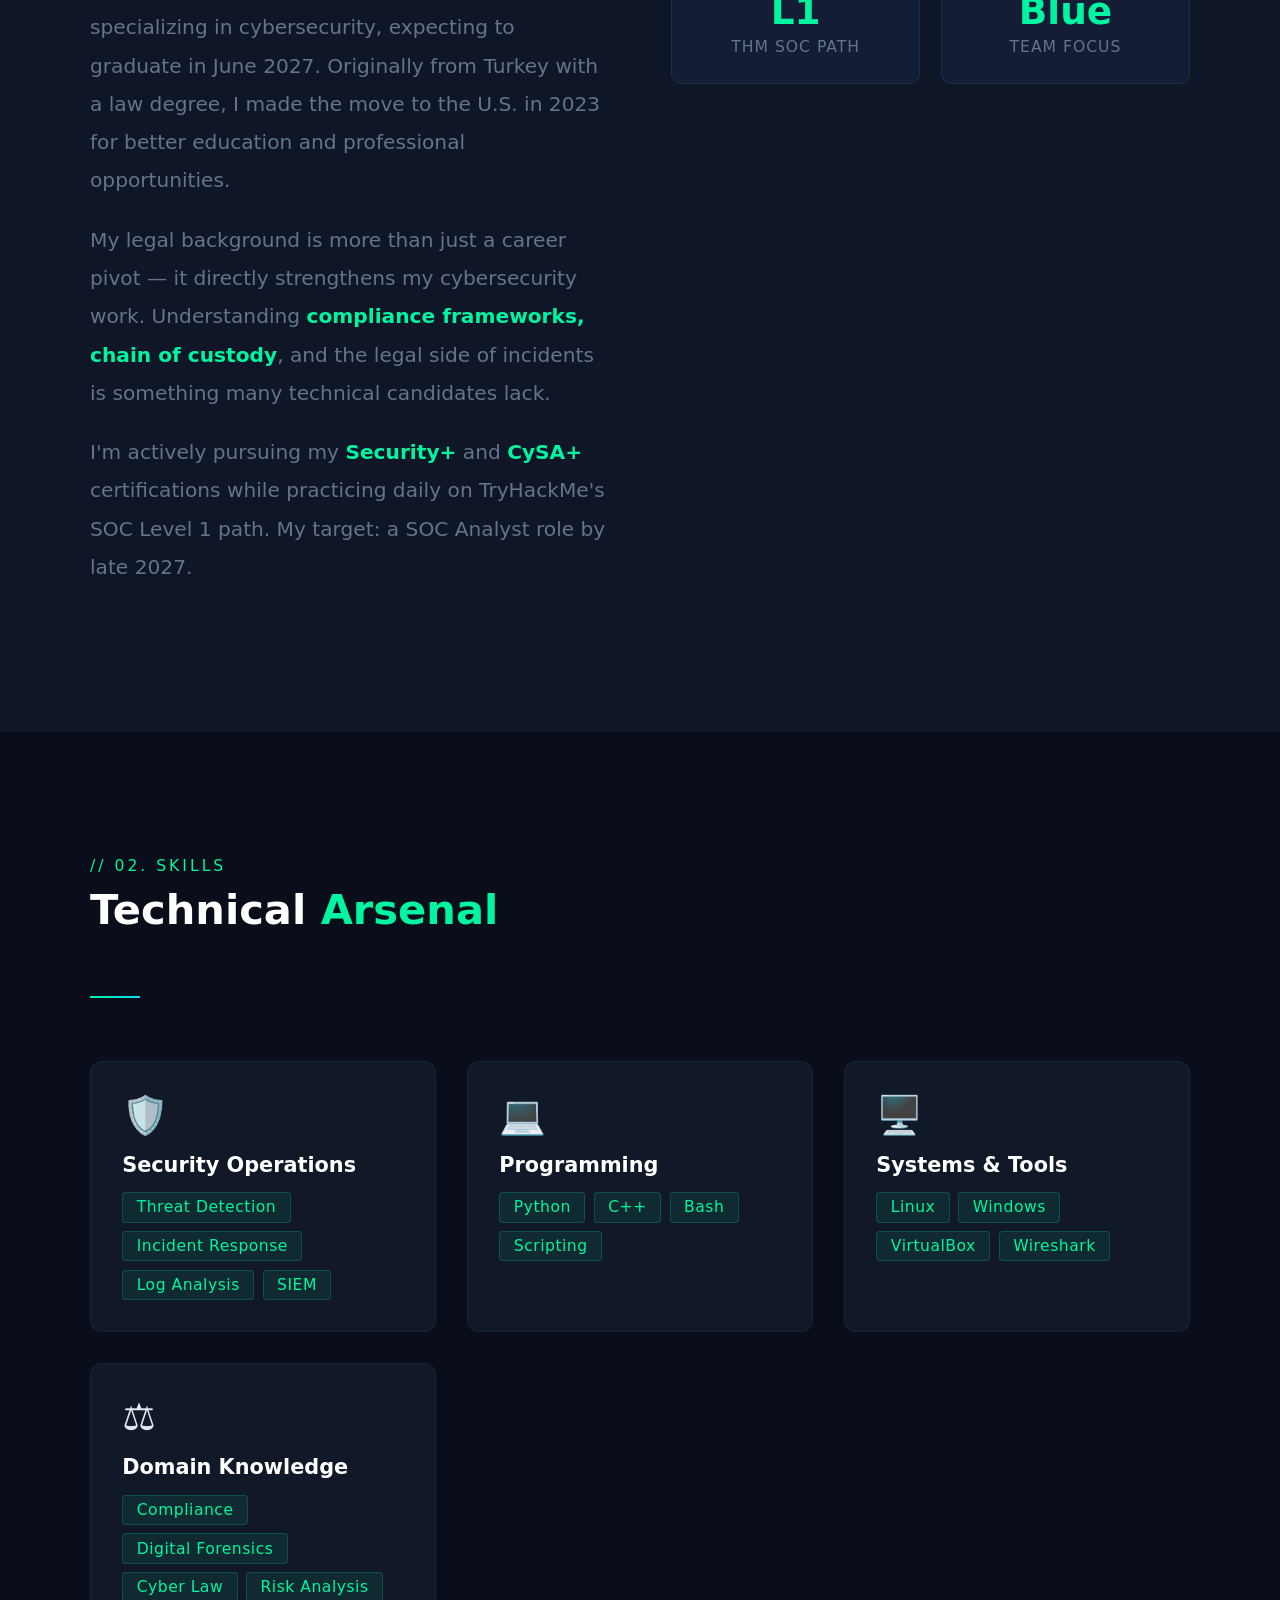
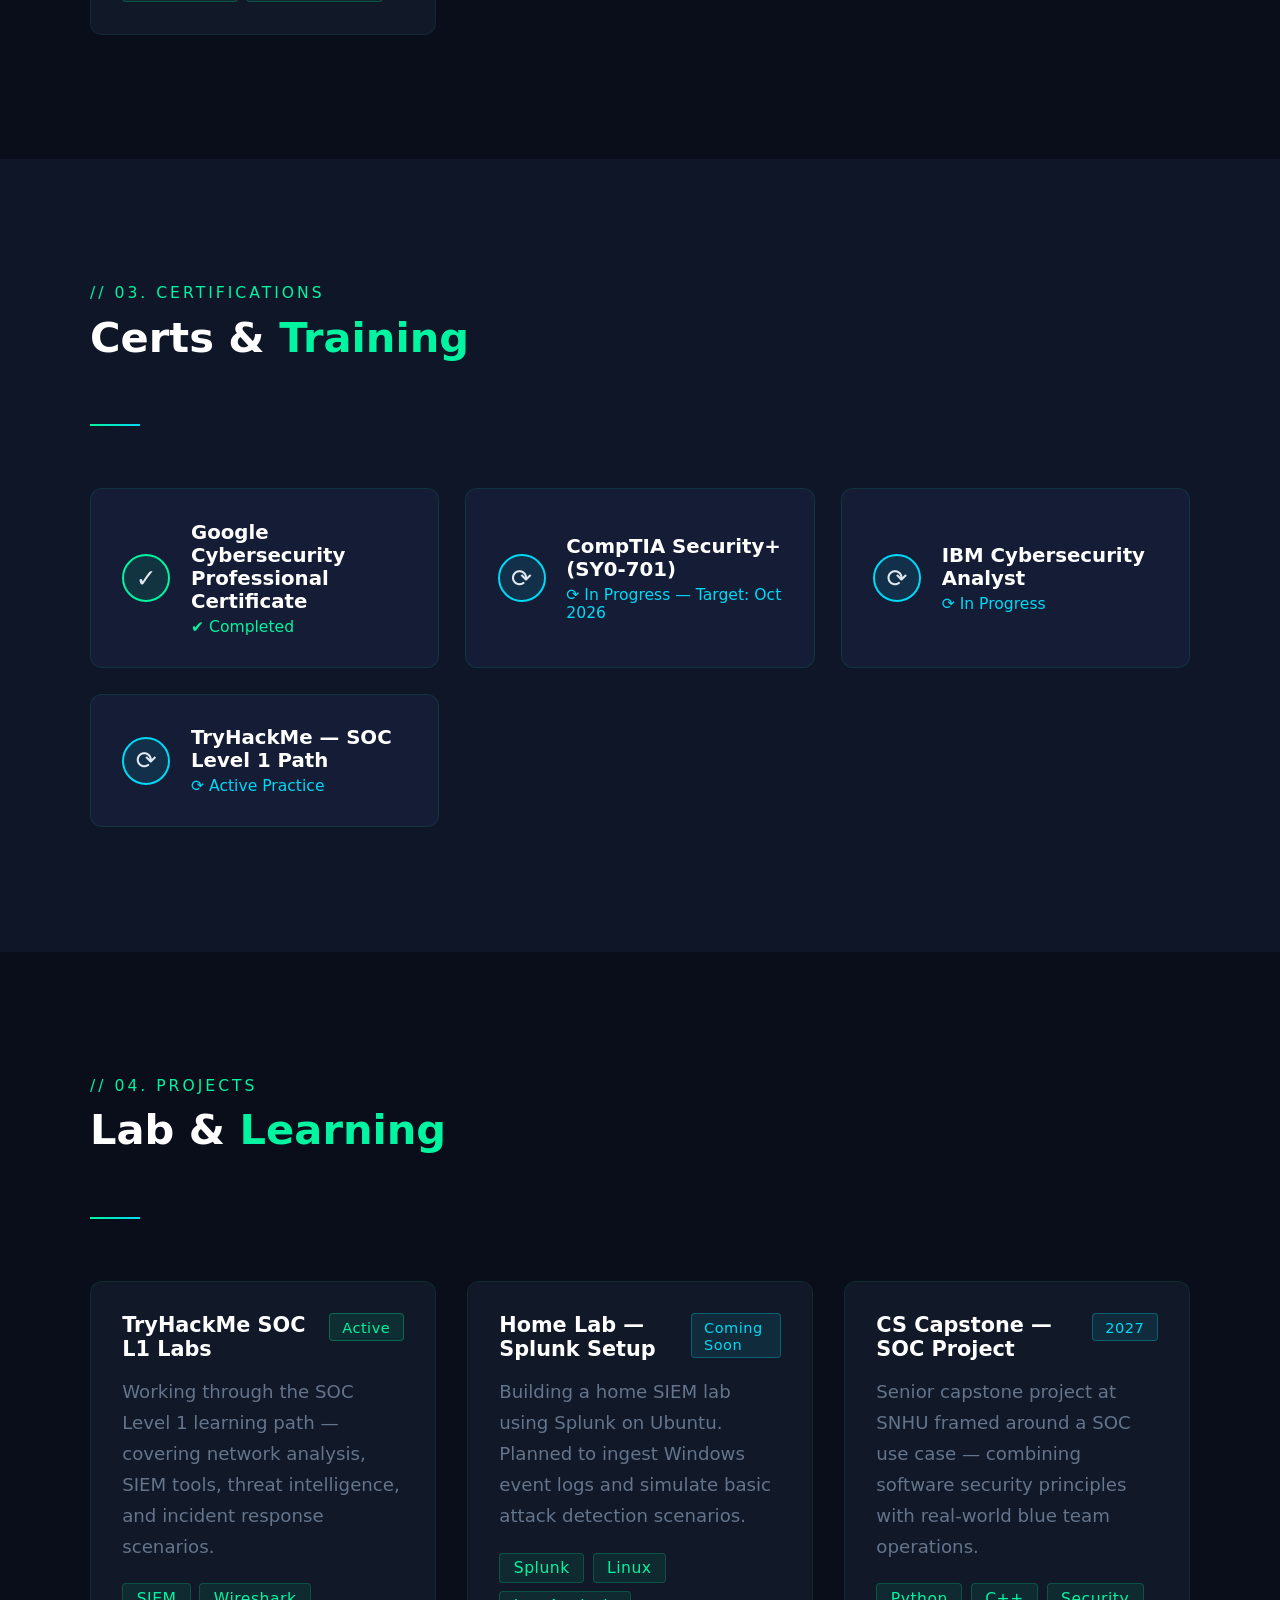
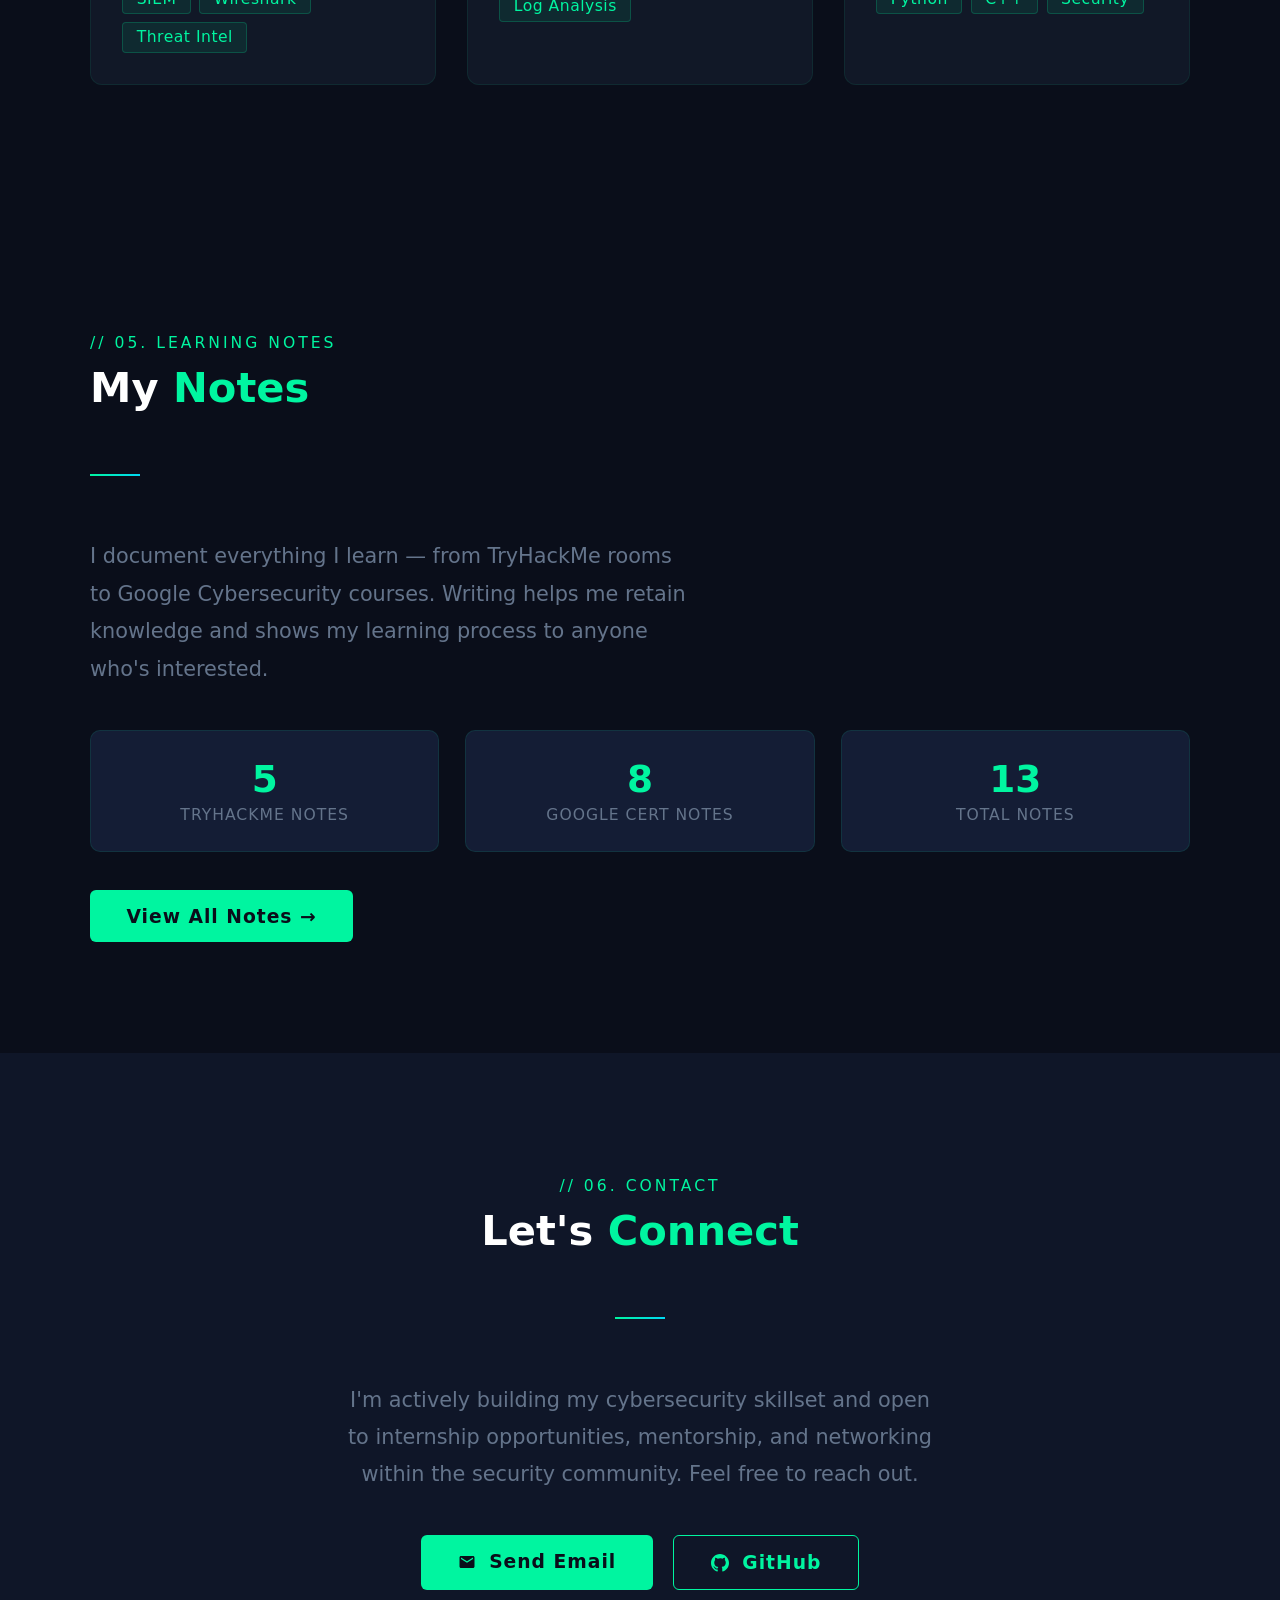
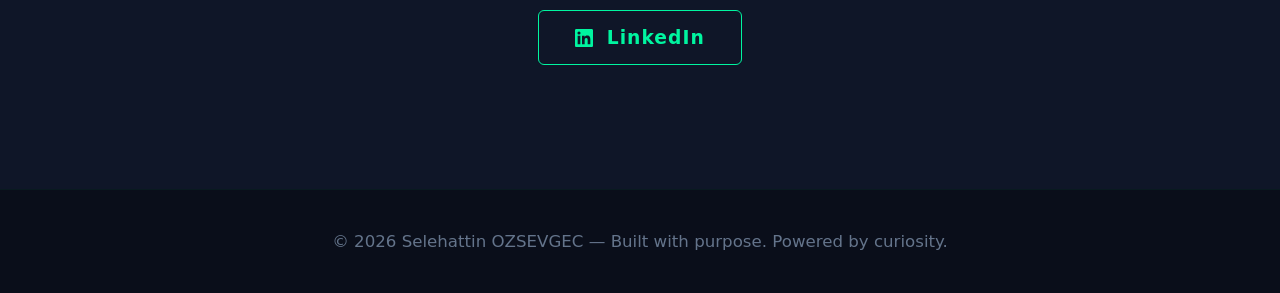
==== commit 5134c104: "Add files via upload" ====
--- a/blog.html
+++ b/blog.html
@@ -3,46 +3,16 @@
 <head>
   <meta charset="UTF-8">
   <meta name="viewport" content="width=device-width, initial-scale=1.0">
-  <title>Notes | Selehattin Ozsevgec</title>
+  <title>Selehattin Ozsevgec | Cybersecurity</title>
   <link rel="stylesheet" href="style.css">
   <link rel="icon" type="image/svg+xml" href="logo.svg">
-  <style>
-    .blog-hero{padding:8rem 2rem 3rem;text-align:center;}
-    .filter-bar{display:flex;justify-content:center;gap:1rem;margin-bottom:3rem;flex-wrap:wrap;}
-    .filter-btn{padding:0.5rem 1.5rem;border-radius:6px;font-size:0.85rem;font-weight:600;letter-spacing:1px;cursor:pointer;border:1px solid rgba(0,245,160,0.3);background:transparent;color:var(--muted);transition:all 0.3s;}
-    .filter-btn:hover{color:var(--neon);border-color:var(--neon);}
-    .filter-btn.active{background:rgba(0,245,160,0.1);color:var(--neon);border-color:var(--neon);}
-    .blog-grid{display:grid;grid-template-columns:repeat(auto-fit,minmax(300px,1fr));gap:1.5rem;padding:0 2rem 4rem;max-width:1100px;margin:0 auto;}
-    .note-card{background:var(--card);border:1px solid rgba(0,245,160,0.08);border-radius:12px;padding:1.5rem;cursor:pointer;transition:all 0.3s;position:relative;overflow:hidden;}
-    .note-card::before{content:'';position:absolute;top:0;left:0;width:3px;height:100%;background:linear-gradient(180deg,var(--neon),var(--neon2));}
-    .note-card.thm::before{background:linear-gradient(180deg,#00f5a0,#00d9f5);}
-    .note-card.google::before{background:linear-gradient(180deg,#4285f4,#34a853);}
-    .note-card:hover{border-color:rgba(0,245,160,0.3);transform:translateY(-4px);}
-    .note-card.hidden{display:none;}
-    .note-source{display:inline-block;font-size:0.7rem;letter-spacing:2px;text-transform:uppercase;padding:0.2rem 0.6rem;border-radius:4px;margin-bottom:0.5rem;}
-    .note-source.thm{background:rgba(0,245,160,0.08);color:var(--neon);border:1px solid rgba(0,245,160,0.2);}
-    .note-source.google{background:rgba(66,133,244,0.08);color:#4285f4;border:1px solid rgba(66,133,244,0.2);}
-    .note-module{font-size:0.75rem;color:var(--muted);margin-bottom:0.5rem;}
-    .note-title{font-size:1.1rem;font-weight:700;color:#fff;margin-bottom:0.75rem;}
-    .note-preview{font-size:0.85rem;color:var(--muted);line-height:1.7;margin-bottom:1rem;}
-    .note-footer{display:flex;justify-content:space-between;align-items:center;}
-    .note-tags{display:flex;gap:0.4rem;flex-wrap:wrap;}
-    .note-read{font-size:0.8rem;color:var(--neon2);letter-spacing:1px;}
-
-    .modal-overlay{display:none;position:fixed;top:0;left:0;width:100%;height:100%;background:rgba(0,0,0,0.85);z-index:1000;align-items:center;justify-content:center;padding:2rem;}
-    .modal-overlay.active{display:flex;}
-    .modal{background:var(--dark2);border:1px solid rgba(0,245,160,0.15);border-radius:16px;max-width:700px;width:100%;max-height:85vh;overflow-y:auto;padding:2.5rem;position:relative;}
-    .modal-close{position:absolute;top:1rem;right:1.25rem;background:none;border:none;color:var(--muted);font-size:1.5rem;cursor:pointer;transition:color 0.3s;}
-    .modal-close:hover{color:var(--neon);}
-    .modal-module{font-size:0.7rem;letter-spacing:3px;color:var(--neon);text-transform:uppercase;margin-bottom:0.5rem;}
-    .modal-title{font-size:1.6rem;font-weight:800;color:#fff;margin-bottom:1.5rem;}
-    .modal-divider{width:50px;height:2px;background:linear-gradient(90deg,var(--neon),var(--neon2));margin-bottom:1.5rem;}
-    .modal-body{font-size:0.95rem;color:var(--muted);line-height:1.9;}
-    .modal-body p{margin-bottom:1rem;}
-    .modal-body strong{color:var(--neon);}
-    .modal-body code{background:rgba(0,245,160,0.08);border:1px solid rgba(0,245,160,0.2);color:var(--neon2);padding:0.15rem 0.5rem;border-radius:4px;font-size:0.85rem;font-family:monospace;}
-    .modal-tags{display:flex;gap:0.5rem;flex-wrap:wrap;margin-top:1.5rem;padding-top:1.5rem;border-top:1px solid rgba(0,245,160,0.08);}
-  </style>
+  <meta property="og:title" content="Selehattin Ozsevgec | Cybersecurity Portfolio">
+  <meta property="og:description" content="Aspiring SOC Analyst | CS Student at SNHU | Blue Team">
+  <meta property="og:image" content="https://sozsevgec.me/logo.svg">
+  <meta property="og:url" content="https://sozsevgec.me">
+  <meta property="og:type" content="website">
+  <meta name="twitter:card" content="summary">
+  <meta name="twitter:image" content="https://sozsevgec.me/logo.svg">
 </head>
 <body>
 
@@ -54,480 +24,256 @@
       <img src="logo.svg" alt="Selehattin Ozsevgec Logo" style="height:99px;width:auto;vertical-align:middle;">
     </a>
   </div>
-  <ul class="nav-links">
-    <li><a href="index.html">Home</a></li>
-    <li><a href="index.html#about">About</a></li>
-    <li><a href="index.html#skills">Skills</a></li>
-    <li><a href="index.html#certifications">Certs</a></li>
-    <li><a href="index.html#projects">Projects</a></li>
-    <li><a href="index.html#contact">Contact</a></li>
+  <button class="hamburger" id="hamburger" aria-label="Menu">
+    <span></span><span></span><span></span>
+  </button>
+  <ul class="nav-links" id="navLinks">
+    <li><a href="#about">About</a></li>
+    <li><a href="#skills">Skills</a></li>
+    <li><a href="#certifications">Certs</a></li>
+    <li><a href="#projects">Projects</a></li>
+    <li><a href="#notes">Notes</a></li>
+    <li><a href="#contact">Contact</a></li>
   </ul>
 </nav>
 
-<div class="blog-hero">
-  <div class="section-label">// Learning Notes</div>
-  <h1 class="section-title">My <span>Cybersecurity</span> Notes</h1>
-  <p style="color:var(--muted);max-width:600px;margin:0 auto 2rem;line-height:1.8;">
-    Technical notes from my TryHackMe and Google Cybersecurity journey. Written as I learn — raw, honest, and hands-on.
-  </p>
-  <div class="filter-bar">
-    <button class="filter-btn active" onclick="filterNotes('all')">All</button>
-    <button class="filter-btn" onclick="filterNotes('thm')">TryHackMe</button>
-    <button class="filter-btn" onclick="filterNotes('google')">Google Cybersecurity</button>
-  </div>
-</div>
-
-<div class="blog-grid">
-
-  <!-- THM Card 1 -->
-  <div class="note-card thm" onclick="openModal('modal1')">
-    <span class="note-source thm">TryHackMe</span>
-    <div class="note-module">Module 1 · Intro to Cyber Security</div>
-    <div class="note-title">Defensive Security Intro</div>
-    <div class="note-preview">Learned about SOC, SIEM, Threat Intelligence and DFIR. Introduction to core blue team operations.</div>
-    <div class="note-footer">
-      <div class="note-tags"><span class="tag">SOC</span><span class="tag">SIEM</span><span class="tag">DFIR</span></div>
-      <span class="note-read">Read →</span>
-    </div>
-  </div>
-
-  <!-- THM Card 2 -->
-  <div class="note-card thm" onclick="openModal('modal2')">
-    <span class="note-source thm">TryHackMe</span>
-    <div class="note-module">Module 1 · Intro to Cyber Security</div>
-    <div class="note-title">Offensive Security Intro</div>
-    <div class="note-preview">Performed directory brute-force with Gobuster. Understood black-box testing and how offensive security strengthens blue team defense.</div>
-    <div class="note-footer">
-      <div class="note-tags"><span class="tag">Gobuster</span><span class="tag">Brute-force</span><span class="tag">Recon</span></div>
-      <span class="note-read">Read →</span>
-    </div>
-  </div>
-
-  <!-- THM Card 3 -->
-  <div class="note-card thm" onclick="openModal('modal3')">
-    <span class="note-source thm">TryHackMe</span>
-    <div class="note-module">Module 1 · Intro to Cyber Security</div>
-    <div class="note-title">Careers in Cyber</div>
-    <div class="note-preview">Explored SOC L1/L2/L3, Penetration Tester, Threat Intelligence Analyst roles. Chose the SOC Analyst path.</div>
-    <div class="note-footer">
-      <div class="note-tags"><span class="tag">SOC Analyst</span><span class="tag">Career</span><span class="tag">Blue Team</span></div>
-      <span class="note-read">Read →</span>
-    </div>
-  </div>
-
-  <!-- THM Card 4 -->
-  <div class="note-card thm" onclick="openModal('modal4')">
-    <span class="note-source thm">TryHackMe</span>
-    <div class="note-module">Module 2 · Network Fundamentals</div>
-    <div class="note-title">What is Networking?</div>
-    <div class="note-preview">Learned about IP addresses, MAC addresses and ARP protocol. Understood the difference between OSI Layer 2 and Layer 3.</div>
-    <div class="note-footer">
-      <div class="note-tags"><span class="tag">IP</span><span class="tag">MAC</span><span class="tag">ARP</span></div>
-      <span class="note-read">Read →</span>
-    </div>
-  </div>
-
-  <!-- THM Card 5 -->
-  <div class="note-card thm" onclick="openModal('modal5')">
-    <span class="note-source thm">TryHackMe</span>
-    <div class="note-module">Module 2 · Network Fundamentals</div>
-    <div class="note-title">Intro to LAN</div>
-    <div class="note-preview">Explored Star and Bus topologies, VLAN segmentation and the DHCP DORA process. Understood Router vs Switch differences.</div>
-    <div class="note-footer">
-      <div class="note-tags"><span class="tag">LAN</span><span class="tag">VLAN</span><span class="tag">DHCP</span></div>
-      <span class="note-read">Read →</span>
-    </div>
-  </div>
-
-  <!-- Google Card 1 -->
-  <div class="note-card google" onclick="openModal('gmodal1')">
-    <span class="note-source google">Google Cybersecurity</span>
-    <div class="note-module">Course 1</div>
-    <div class="note-title">Foundations of Cybersecurity</div>
-    <div class="note-preview">Core security concepts, CIA Triad, NIST frameworks, and the history of cybersecurity. Introduction to security domains.</div>
-    <div class="note-footer">
-      <div class="note-tags"><span class="tag">CIA Triad</span><span class="tag">NIST</span><span class="tag">Frameworks</span></div>
-      <span class="note-read">Read →</span>
-    </div>
-  </div>
-
-  <!-- Google Card 2 -->
-  <div class="note-card google" onclick="openModal('gmodal2')">
-    <span class="note-source google">Google Cybersecurity</span>
-    <div class="note-module">Course 2</div>
-    <div class="note-title">Play It Safe: Manage Security Risks</div>
-    <div class="note-preview">Security frameworks, risk management, SIEM tools and security audits. Understanding threats, vulnerabilities and risks.</div>
-    <div class="note-footer">
-      <div class="note-tags"><span class="tag">Risk Management</span><span class="tag">SIEM</span><span class="tag">Audit</span></div>
-      <span class="note-read">Read →</span>
-    </div>
-  </div>
-
-  <!-- Google Card 3 -->
-  <div class="note-card google" onclick="openModal('gmodal3')">
-    <span class="note-source google">Google Cybersecurity</span>
-    <div class="note-module">Course 3</div>
-    <div class="note-title">Networks and Network Security</div>
-    <div class="note-preview">Network architecture, protocols, TCP/IP model, firewalls, VPNs and common network attacks like DDoS and packet sniffing.</div>
-    <div class="note-footer">
-      <div class="note-tags"><span class="tag">TCP/IP</span><span class="tag">Firewall</span><span class="tag">VPN</span></div>
-      <span class="note-read">Read →</span>
-    </div>
-  </div>
-
-  <!-- Google Card 4 -->
-  <div class="note-card google" onclick="openModal('gmodal4')">
-    <span class="note-source google">Google Cybersecurity</span>
-    <div class="note-module">Course 4</div>
-    <div class="note-title">Tools of the Trade: Linux and SQL</div>
-    <div class="note-preview">Linux command line, file permissions, process management and SQL queries for security log analysis and database filtering.</div>
-    <div class="note-footer">
-      <div class="note-tags"><span class="tag">Linux</span><span class="tag">SQL</span><span class="tag">CLI</span></div>
-      <span class="note-read">Read →</span>
-    </div>
-  </div>
-
-  <!-- Google Card 5 -->
-  <div class="note-card google" onclick="openModal('gmodal5')">
-    <span class="note-source google">Google Cybersecurity</span>
-    <div class="note-module">Course 5</div>
-    <div class="note-title">Assets, Threats, and Vulnerabilities</div>
-    <div class="note-preview">Asset classification, threat modeling, vulnerability assessment and attack surface analysis. OWASP Top 10 overview.</div>
-    <div class="note-footer">
-      <div class="note-tags"><span class="tag">Threat Modeling</span><span class="tag">OWASP</span><span class="tag">CVE</span></div>
-      <span class="note-read">Read →</span>
-    </div>
-  </div>
-
-  <!-- Google Card 6 -->
-  <div class="note-card google" onclick="openModal('gmodal6')">
-    <span class="note-source google">Google Cybersecurity</span>
-    <div class="note-module">Course 6</div>
-    <div class="note-title">Sound the Alarm: Detection and Response</div>
-    <div class="note-preview">Incident response lifecycle, IDS/IPS, Suricata rules, SIEM log analysis and alert triage. Network traffic analysis with Wireshark.</div>
-    <div class="note-footer">
-      <div class="note-tags"><span class="tag">IDS/IPS</span><span class="tag">Suricata</span><span class="tag">Wireshark</span></div>
-      <span class="note-read">Read →</span>
-    </div>
-  </div>
-
-  <!-- Google Card 7 -->
-  <div class="note-card google" onclick="openModal('gmodal7')">
-    <span class="note-source google">Google Cybersecurity</span>
-    <div class="note-module">Course 7</div>
-    <div class="note-title">Automate Cybersecurity Tasks with Python</div>
-    <div class="note-preview">Python scripting for security automation — parsing logs, working with files, regular expressions and building security tools.</div>
-    <div class="note-footer">
-      <div class="note-tags"><span class="tag">Python</span><span class="tag">Automation</span><span class="tag">Regex</span></div>
-      <span class="note-read">Read →</span>
-    </div>
-  </div>
-
-  <!-- Google Card 8 -->
-  <div class="note-card google" onclick="openModal('gmodal8')">
-    <span class="note-source google">Google Cybersecurity</span>
-    <div class="note-module">Course 8</div>
-    <div class="note-title">Put It to Work: Prepare for Cybersecurity Jobs</div>
-    <div class="note-preview">Escalation procedures, stakeholder communication, security mindset and how to handle security incidents professionally.</div>
-    <div class="note-footer">
-      <div class="note-tags"><span class="tag">Incident Response</span><span class="tag">Communication</span><span class="tag">SOC</span></div>
-      <span class="note-read">Read →</span>
-    </div>
-  </div>
-
-</div>
-
-<!-- THM MODALS -->
-<div class="modal-overlay" id="modal1" onclick="closeModal(event,'modal1')">
-  <div class="modal">
-    <button class="modal-close" onclick="document.getElementById('modal1').classList.remove('active')">×</button>
-    <div class="modal-module">TryHackMe · Module 1</div>
-    <div class="modal-title">Defensive Security Intro</div>
-    <div class="modal-divider"></div>
-    <div class="modal-body">
-      <p><strong>SOC (Security Operations Center)</strong> is a team that works 24/7 to detect threats and respond to incidents. SOC analysts use <code>SIEM</code> tools to collect logs, write correlation rules, and detect anomalies.</p>
-      <p><strong>Threat Intelligence</strong> involves analyzing attackers' <code>TTPs</code> (Tactics, Techniques, Procedures) to anticipate future attacks. IOCs (Indicators of Compromise) — IP addresses, domains, file hashes — are the core building blocks of threat intel.</p>
-      <p><strong>DFIR (Digital Forensics and Incident Response)</strong> is the process of collecting evidence and understanding how a system was compromised after an attack. Chain of custody is critical to maintaining the integrity of digital evidence.</p>
-      <p><strong>Malware Analysis</strong> comes in two forms: <code>Static analysis</code> (examining without executing — strings, hash, PE headers) and <code>Dynamic analysis</code> (running in a sandbox to observe behavior).</p>
-    </div>
-    <div class="modal-tags"><span class="tag">SOC</span><span class="tag">SIEM</span><span class="tag">DFIR</span><span class="tag">Threat Intel</span><span class="tag">Malware Analysis</span></div>
-  </div>
-</div>
-
-<div class="modal-overlay" id="modal2" onclick="closeModal(event,'modal2')">
-  <div class="modal">
-    <button class="modal-close" onclick="document.getElementById('modal2').classList.remove('active')">×</button>
-    <div class="modal-module">TryHackMe · Module 1</div>
-    <div class="modal-title">Offensive Security Intro</div>
-    <div class="modal-divider"></div>
-    <div class="modal-body">
-      <p>In this room I used <strong>Gobuster</strong> to perform a <code>directory brute-force</code> attack against a web application. Gobuster uses a wordlist to discover hidden directories and files on a web server.</p>
-      <p>Paths like <code>/admin</code>, <code>/secret</code>, and <code>/backup</code> can be discovered this way. Using a <strong>black-box testing</strong> approach, I started with zero knowledge of the target and performed surface-level reconnaissance.</p>
-      <p>The goal of offensive security is to find vulnerabilities before attackers do — which in turn strengthens the blue team's defensive strategy. Thinking like an attacker is a SOC analyst's strongest weapon.</p>
-    </div>
-    <div class="modal-tags"><span class="tag">Gobuster</span><span class="tag">Brute-force</span><span class="tag">Recon</span><span class="tag">Black-box</span></div>
-  </div>
-</div>
-
-<div class="modal-overlay" id="modal3" onclick="closeModal(event,'modal3')">
-  <div class="modal">
-    <button class="modal-close" onclick="document.getElementById('modal3').classList.remove('active')">×</button>
-    <div class="modal-module">TryHackMe · Module 1</div>
-    <div class="modal-title">Careers in Cyber</div>
-    <div class="modal-divider"></div>
-    <div class="modal-body">
-      <p>Cybersecurity career paths include: <strong>SOC Analyst (L1/L2/L3)</strong>, Penetration Tester, Red Team Operator, Security Engineer, Malware Analyst, Threat Intelligence Analyst, and DFIR Specialist.</p>
-      <p>A <strong>SOC L1 Analyst</strong> performs alert triaging — prioritizing alerts from <code>SIEM</code>, filtering false positives, and escalating real threats to L2. L2 performs deeper analysis, while L3 focuses on threat hunting and proactive defense.</p>
-      <p>My legal background gives me an edge in <code>compliance</code> (GDPR, HIPAA, PCI-DSS) and <strong>chain of custody</strong>. In digital forensics, the legal validity of evidence is just as important as technical skill.</p>
-      <p>My goal: start as a <strong>SOC L1 Analyst</strong> and progressively move toward L2/L3 over time.</p>
-    </div>
-    <div class="modal-tags"><span class="tag">SOC Analyst</span><span class="tag">Career</span><span class="tag">Compliance</span><span class="tag">Blue Team</span></div>
-  </div>
-</div>
-
-<div class="modal-overlay" id="modal4" onclick="closeModal(event,'modal4')">
-  <div class="modal">
-    <button class="modal-close" onclick="document.getElementById('modal4').classList.remove('active')">×</button>
-    <div class="modal-module">TryHackMe · Module 2</div>
-    <div class="modal-title">What is Networking?</div>
-    <div class="modal-divider"></div>
-    <div class="modal-body">
-      <p>A network is a system where two or more devices are connected to share data. <strong>IP addresses</strong> operate at OSI Layer 3 (Network Layer) and provide logical addressing.</p>
-      <p><code>IPv4</code> uses 32-bit address length while <code>IPv6</code> uses 128-bit. IPv4 can generate approximately 4.3 billion addresses, while IPv6 was developed to overcome this limitation.</p>
-      <p>A <strong>MAC address</strong> provides physical addressing at OSI Layer 2 (Data Link Layer) and is embedded in the NIC (Network Interface Card). It is 48 bits long and displayed in hexadecimal: <code>00:1A:2B:3C:4D:5E</code></p>
-      <p><strong>ARP (Address Resolution Protocol)</strong> translates IP addresses to MAC addresses. When a device wants to communicate, it first sends an ARP broadcast: <code>"Who has 192.168.1.1? Tell 192.168.1.5"</code></p>
-    </div>
-    <div class="modal-tags"><span class="tag">IP</span><span class="tag">MAC</span><span class="tag">ARP</span><span class="tag">IPv4</span><span class="tag">IPv6</span><span class="tag">OSI</span></div>
-  </div>
-</div>
-
-<div class="modal-overlay" id="modal5" onclick="closeModal(event,'modal5')">
-  <div class="modal">
-    <button class="modal-close" onclick="document.getElementById('modal5').classList.remove('active')">×</button>
-    <div class="modal-module">TryHackMe · Module 2</div>
-    <div class="modal-title">Intro to LAN</div>
-    <div class="modal-divider"></div>
-    <div class="modal-body">
-      <p><strong>LAN topologies:</strong> In <code>Star topology</code>, all devices connect to a central switch — the single point of failure is the switch, but management is easy. In <code>Bus topology</code>, all devices share a single backbone cable with high collision risk.</p>
-      <p><strong>VLAN (Virtual LAN)</strong> logically segments a physical network. For example, the IT and Finance departments can be isolated in different VLANs even if connected to the same physical switch. This is critical for both security and traffic management.</p>
-      <p><strong>Router vs Switch:</strong> A switch operates at OSI Layer 2 and forwards frames based on MAC address tables. A router operates at Layer 3 and uses a <code>routing table</code> to direct packets between different networks.</p>
-      <p><strong>DHCP DORA process:</strong> <code>Discover</code> (client sends broadcast) → <code>Offer</code> (server offers IP) → <code>Request</code> (client accepts IP) → <code>Acknowledge</code> (server confirms and assigns IP).</p>
-    </div>
-    <div class="modal-tags"><span class="tag">LAN</span><span class="tag">VLAN</span><span class="tag">DHCP</span><span class="tag">Switch</span><span class="tag">Router</span><span class="tag">Topology</span></div>
-  </div>
-</div>
-
-<!-- GOOGLE MODALS -->
-<div class="modal-overlay" id="gmodal1" onclick="closeModal(event,'gmodal1')">
-  <div class="modal">
-    <button class="modal-close" onclick="document.getElementById('gmodal1').classList.remove('active')">×</button>
-    <div class="modal-module">Google Cybersecurity · Course 1</div>
-    <div class="modal-title">Foundations of Cybersecurity</div>
-    <div class="modal-divider"></div>
-    <div class="modal-body">
-      <p>The <strong>CIA Triad</strong> is the foundation of cybersecurity: <code>Confidentiality</code> (only authorized users access data), <code>Integrity</code> (data is not altered), and <code>Availability</code> (systems are accessible when needed).</p>
-      <p><strong>NIST Cybersecurity Framework (CSF)</strong> consists of five core functions: <code>Identify → Protect → Detect → Respond → Recover</code>. It provides organizations a structured approach to managing cybersecurity risk.</p>
-      <p>The <strong>8 CISSP Security Domains</strong> cover the full scope of security: Security & Risk Management, Asset Security, Security Architecture, Communication & Network Security, Identity & Access Management, Security Assessment, Security Operations, and Software Development Security.</p>
-      <p>Common attack types include: <code>Phishing</code>, <code>Malware</code>, <code>Social Engineering</code>, <code>SQL Injection</code>, and <code>Man-in-the-Middle</code> attacks. Understanding attacker motivations — financial gain, espionage, hacktivism — helps in threat modeling.</p>
-    </div>
-    <div class="modal-tags"><span class="tag">CIA Triad</span><span class="tag">NIST</span><span class="tag">CISSP Domains</span><span class="tag">Frameworks</span></div>
-  </div>
-</div>
-
-<div class="modal-overlay" id="gmodal2" onclick="closeModal(event,'gmodal2')">
-  <div class="modal">
-    <button class="modal-close" onclick="document.getElementById('gmodal2').classList.remove('active')">×</button>
-    <div class="modal-module">Google Cybersecurity · Course 2</div>
-    <div class="modal-title">Play It Safe: Manage Security Risks</div>
-    <div class="modal-divider"></div>
-    <div class="modal-body">
-      <p><strong>Risk management</strong> involves identifying, assessing, and mitigating risks. Risk = Likelihood × Impact. Organizations use risk registers to track and prioritize risks.</p>
-      <p><strong>Security frameworks</strong> like <code>NIST RMF</code> (Risk Management Framework) and <code>ISO 27001</code> provide structured approaches to managing information security. NIST RMF steps: Prepare → Categorize → Select → Implement → Assess → Authorize → Monitor.</p>
-      <p><strong>Security audits</strong> evaluate whether security controls meet organizational standards and compliance requirements. Internal audits focus on identifying gaps; external audits verify compliance with regulations like <code>GDPR</code>, <code>HIPAA</code>, or <code>PCI-DSS</code>.</p>
-      <p>SIEM tools like <strong>Splunk</strong> and <strong>Chronicle</strong> aggregate and analyze log data from multiple sources. They generate alerts based on correlation rules and help analysts identify suspicious patterns.</p>
-    </div>
-    <div class="modal-tags"><span class="tag">Risk Management</span><span class="tag">NIST RMF</span><span class="tag">SIEM</span><span class="tag">Compliance</span><span class="tag">Audit</span></div>
-  </div>
-</div>
-
-<div class="modal-overlay" id="gmodal3" onclick="closeModal(event,'gmodal3')">
-  <div class="modal">
-    <button class="modal-close" onclick="document.getElementById('gmodal3').classList.remove('active')">×</button>
-    <div class="modal-module">Google Cybersecurity · Course 3</div>
-    <div class="modal-title">Networks and Network Security</div>
-    <div class="modal-divider"></div>
-    <div class="modal-body">
-      <p>The <strong>TCP/IP model</strong> has four layers: <code>Network Access</code> (physical transmission) → <code>Internet</code> (IP addressing, routing) → <code>Transport</code> (TCP/UDP, ports) → <code>Application</code> (HTTP, DNS, FTP). Unlike OSI's 7 layers, TCP/IP is the practical model used in real networks.</p>
-      <p><strong>Common network attacks:</strong> <code>DDoS</code> (flooding a system with traffic to disrupt availability), <code>Packet Sniffing</code> (intercepting unencrypted network traffic), <code>IP Spoofing</code> (forging source IP to impersonate trusted hosts), and <code>On-path attacks</code> (intercepting communications between two parties).</p>
-      <p><strong>Firewalls</strong> filter traffic based on rules — stateless firewalls check individual packets, while stateful firewalls track active connections. <code>Next-Generation Firewalls (NGFW)</code> add deep packet inspection and application awareness.</p>
-      <p><strong>VPNs</strong> encrypt traffic and create a secure tunnel between the client and server using protocols like <code>WireGuard</code> or <code>OpenVPN</code>, protecting data from interception on untrusted networks.</p>
-    </div>
-    <div class="modal-tags"><span class="tag">TCP/IP</span><span class="tag">DDoS</span><span class="tag">Firewall</span><span class="tag">VPN</span><span class="tag">Packet Sniffing</span></div>
-  </div>
-</div>
-
-<div class="modal-overlay" id="gmodal4" onclick="closeModal(event,'gmodal4')">
-  <div class="modal">
-    <button class="modal-close" onclick="document.getElementById('gmodal4').classList.remove('active')">×</button>
-    <div class="modal-module">Google Cybersecurity · Course 4</div>
-    <div class="modal-title">Tools of the Trade: Linux and SQL</div>
-    <div class="modal-divider"></div>
-    <div class="modal-body">
-      <p><strong>Linux</strong> is the dominant OS in cybersecurity environments. Key commands for security analysts: <code>grep</code> (search log files), <code>find</code> (locate files), <code>chmod/chown</code> (manage permissions), <code>ps aux</code> (view running processes), <code>netstat -tulnp</code> (check open ports).</p>
-      <p><strong>File permissions</strong> in Linux use rwx format: <code>-rwxr-xr--</code> means owner has read/write/execute, group has read/execute, others have read only. Permission management is critical for the principle of least privilege.</p>
-      <p><strong>SQL for security</strong> is essential for querying log databases. Key queries: <code>SELECT * FROM logs WHERE severity = 'HIGH'</code>, using <code>WHERE</code>, <code>AND/OR</code>, <code>LIKE</code>, and <code>JOIN</code> to filter and correlate security events across tables.</p>
-      <p>SQL injection attacks exploit unsanitized user input. Understanding SQL helps analysts both detect injection attempts in logs and understand why input validation is critical.</p>
-    </div>
-    <div class="modal-tags"><span class="tag">Linux</span><span class="tag">SQL</span><span class="tag">CLI</span><span class="tag">Permissions</span><span class="tag">Log Analysis</span></div>
-  </div>
-</div>
-
-<div class="modal-overlay" id="gmodal5" onclick="closeModal(event,'gmodal5')">
-  <div class="modal">
-    <button class="modal-close" onclick="document.getElementById('gmodal5').classList.remove('active')">×</button>
-    <div class="modal-module">Google Cybersecurity · Course 5</div>
-    <div class="modal-title">Assets, Threats, and Vulnerabilities</div>
-    <div class="modal-divider"></div>
-    <div class="modal-body">
-      <p><strong>Asset classification</strong> categorizes assets by sensitivity: Public, Internal, Confidential, Restricted. Each level requires different security controls. An asset inventory is the foundation of any security program.</p>
-      <p><strong>Threat modeling</strong> frameworks like <code>STRIDE</code> (Spoofing, Tampering, Repudiation, Information Disclosure, Denial of Service, Elevation of Privilege) help identify potential attack vectors against a system.</p>
-      <p><strong>Vulnerability management</strong> involves identifying, scoring (using <code>CVSS</code>), and remediating vulnerabilities. CVEs (Common Vulnerabilities and Exposures) are publicly disclosed vulnerabilities tracked in the NVD database.</p>
-      <p><strong>OWASP Top 10</strong> covers the most critical web application risks: Broken Access Control, Cryptographic Failures, Injection, Insecure Design, Security Misconfiguration, and more. Essential knowledge for any security analyst.</p>
-    </div>
-    <div class="modal-tags"><span class="tag">Threat Modeling</span><span class="tag">STRIDE</span><span class="tag">CVSS</span><span class="tag">OWASP</span><span class="tag">CVE</span></div>
-  </div>
-</div>
-
-<div class="modal-overlay" id="gmodal6" onclick="closeModal(event,'gmodal6')">
-  <div class="modal">
-    <button class="modal-close" onclick="document.getElementById('gmodal6').classList.remove('active')">×</button>
-    <div class="modal-module">Google Cybersecurity · Course 6</div>
-    <div class="modal-title">Sound the Alarm: Detection and Response</div>
-    <div class="modal-divider"></div>
-    <div class="modal-body">
-      <p>The <strong>Incident Response Lifecycle</strong> (NIST): <code>Preparation</code> → <code>Detection & Analysis</code> → <code>Containment, Eradication & Recovery</code> → <code>Post-Incident Activity</code>. Each phase has specific tasks and documentation requirements.</p>
-      <p><strong>IDS vs IPS:</strong> An <code>IDS (Intrusion Detection System)</code> monitors and alerts on suspicious activity without blocking. An <code>IPS (Intrusion Prevention System)</code> actively blocks malicious traffic. Suricata is an open-source IDS/IPS that uses rule-based detection.</p>
-      <p><strong>Wireshark</strong> captures and analyzes network packets. Key filters: <code>ip.addr == 192.168.1.1</code>, <code>tcp.port == 443</code>, <code>http.request.method == "POST"</code>. Following TCP streams reveals full communication between hosts.</p>
-    </div>
-    <div class="modal-tags"><span class="tag">IDS/IPS</span><span class="tag">Suricata</span><span class="tag">Wireshark</span><span class="tag">Incident Response</span><span class="tag">NIST</span></div>
-  </div>
-</div>
-
-<div class="modal-overlay" id="gmodal7" onclick="closeModal(event,'gmodal7')">
-  <div class="modal">
-    <button class="modal-close" onclick="document.getElementById('gmodal7').classList.remove('active')">×</button>
-    <div class="modal-module">Google Cybersecurity · Course 7</div>
-    <div class="modal-title">Automate Cybersecurity Tasks with Python</div>
-    <div class="modal-divider"></div>
-    <div class="modal-body">
-      <p><strong>Python for security automation</strong> reduces manual work and speeds up analysis. Core skills: file I/O for log parsing, string manipulation, and working with structured data formats like <code>JSON</code> and <code>CSV</code>.</p>
-      <p><strong>Regular expressions</strong> (<code>import re</code>) are essential for extracting data from logs. Example: <code>re.findall(r'\d{1,3}\.\d{1,3}\.\d{1,3}\.\d{1,3}', log)</code> extracts all IP addresses from a log file.</p>
-      <p>Example log parser: reading a log file, filtering lines containing <code>"FAILED"</code>, extracting timestamps and usernames, and counting failed login attempts per user — all automated with ~20 lines of Python.</p>
-      <p><strong>Functions and modules</strong> make security scripts reusable. Using <code>os</code>, <code>sys</code>, <code>datetime</code>, and <code>subprocess</code> modules allows analysts to build powerful automation tools without third-party dependencies.</p>
-    </div>
-    <div class="modal-tags"><span class="tag">Python</span><span class="tag">Automation</span><span class="tag">Regex</span><span class="tag">Log Parsing</span><span class="tag">Scripting</span></div>
-  </div>
-</div>
-
-<div class="modal-overlay" id="gmodal8" onclick="closeModal(event,'gmodal8')">
-  <div class="modal">
-    <button class="modal-close" onclick="document.getElementById('gmodal8').classList.remove('active')">×</button>
-    <div class="modal-module">Google Cybersecurity · Course 8</div>
-    <div class="modal-title">Put It to Work: Prepare for Cybersecurity Jobs</div>
-    <div class="modal-divider"></div>
-    <div class="modal-body">
-      <p><strong>Escalation procedures</strong> define when and how a SOC analyst escalates an incident. L1 analysts handle initial triage and escalate to L2 when an alert requires deeper investigation or confirmed malicious activity.</p>
-      <p><strong>Stakeholder communication</strong> is critical during incidents. Technical findings must be translated into business impact language for management. Incident reports include: timeline, affected systems, root cause, containment steps, and recommendations.</p>
-      <p><strong>Security mindset</strong> means thinking about security implications in every decision. Analysts must balance security requirements with business operations — overly restrictive controls can disrupt productivity.</p>
-      <p>Key documentation skills: writing clear <strong>incident reports</strong>, maintaining <code>runbooks</code> (step-by-step response procedures), and updating <code>playbooks</code> based on lessons learned from past incidents.</p>
-    </div>
-    <div class="modal-tags"><span class="tag">Incident Response</span><span class="tag">Escalation</span><span class="tag">Communication</span><span class="tag">Runbook</span><span class="tag">Playbook</span></div>
-  </div>
-</div>
+<section id="hero">
+  <div class="container">
+    <div class="hero-tag">// Cybersecurity Portfolio</div>
+    <h1 class="hero-name">
+      <span class="glitch" data-text="Selehattin">Selehattin</span><br>
+      <span class="glitch" data-text="Ozsevgec">OZSEVGEC</span>
+    </h1>
+    <div class="hero-role">Aspiring SOC Analyst &nbsp;|&nbsp; CS Student &nbsp;|&nbsp; Blue Team</div>
+    <p class="hero-bio">
+      With a background in law from Turkey and a passion for technology, I moved to the U.S. in 2023 to pursue a Computer Science degree at SNHU. My legal background gives me a unique perspective on cybersecurity — understanding compliance, digital forensics, and the legal implications of cyber incidents. Currently building hands-on skills toward a SOC Analyst role.
+    </p>
+    <div class="hero-btns">
+      <a href="#projects" class="btn btn-primary">View My Work</a>
+      <a href="#contact" class="btn btn-outline">Get In Touch</a>
+    </div>
+    <div class="social-links">
+      <a href="https://github.com/sozsevgec05" target="_blank">
+        <svg width="20" height="20" viewBox="0 0 24 24" fill="currentColor"><path d="M12 0C5.37 0 0 5.37 0 12c0 5.3 3.438 9.8 8.205 11.385.6.113.82-.258.82-.577v-2.234c-3.338.726-4.033-1.416-4.033-1.416-.546-1.387-1.333-1.756-1.333-1.756-1.089-.745.083-.729.083-.729 1.205.084 1.839 1.237 1.839 1.237 1.07 1.834 2.807 1.304 3.492.997.107-.775.418-1.305.762-1.604-2.665-.305-5.467-1.334-5.467-5.931 0-1.311.469-2.381 1.236-3.221-.124-.303-.535-1.524.117-3.176 0 0 1.008-.322 3.301 1.23A11.509 11.509 0 0 1 12 5.803c1.02.005 2.047.138 3.006.404 2.291-1.552 3.297-1.23 3.297-1.23.653 1.653.242 2.874.118 3.176.77.84 1.235 1.911 1.235 3.221 0 4.609-2.807 5.624-5.479 5.921.43.372.823 1.102.823 2.222v3.293c0 .319.192.694.801.576C20.566 21.797 24 17.3 24 12c0-6.63-5.37-12-12-12z"/></svg>
+        GitHub
+      </a>
+      <a href="https://www.linkedin.com/in/sozsevgec05/" target="_blank">
+        <svg width="20" height="20" viewBox="0 0 24 24" fill="currentColor"><path d="M20.447 20.452h-3.554v-5.569c0-1.328-.027-3.037-1.852-3.037-1.853 0-2.136 1.445-2.136 2.939v5.667H9.351V9h3.414v1.561h.046c.477-.9 1.637-1.85 3.37-1.85 3.601 0 4.267 2.37 4.267 5.455v6.286zM5.337 7.433a2.062 2.062 0 0 1-2.063-2.065 2.064 2.064 0 1 1 2.063 2.065zm1.782 13.019H3.555V9h3.564v11.452zM22.225 0H1.771C.792 0 0 .774 0 1.729v20.542C0 23.227.792 24 1.771 24h20.451C23.2 24 24 23.227 24 22.271V1.729C24 .774 23.2 0 22.222 0h.003z"/></svg>
+        LinkedIn
+      </a>
+    </div>
+  </div>
+</section>
+
+<section id="about">
+  <div class="container fade-in">
+    <div class="section-label">// 01. About Me</div>
+    <h2 class="section-title">Who I <span>Am?</span></h2>
+    <div class="divider"></div>
+    <div class="about-grid">
+      <div class="about-text">
+        <div style="display:flex;align-items:center;gap:1.5rem;margin-bottom:1.5rem;">
+          <img src="photo.jpg" alt="Selehattin Ozsevgec" style="width:120px;height:120px;border-radius:50%;object-fit:cover;border:2px solid rgba(0,245,160,0.3);filter:brightness(0.85);flex-shrink:0;">
+          <div>
+            <div style="font-size:1.1rem;font-weight:700;color:#fff;">Selehattin Ozsevgec</div>
+            <div style="font-size:0.85rem;color:var(--neon);">Aspiring SOC Analyst</div>
+          </div>
+        </div>
+        <p>I'm a <strong>Computer Science senior at SNHU</strong> specializing in cybersecurity, expecting to graduate in June 2027. Originally from Turkey with a law degree, I made the move to the U.S. in 2023 for better education and professional opportunities.</p>
+        <p>My legal background is more than just a career pivot — it directly strengthens my cybersecurity work. Understanding <strong>compliance frameworks, chain of custody</strong>, and the legal side of incidents is something many technical candidates lack.</p>
+        <p>I'm actively pursuing my <strong>Security+</strong> and <strong>CySA+</strong> certifications while practicing daily on TryHackMe's SOC Level 1 path. My target: a SOC Analyst role by late 2027.</p>
+      </div>
+      <div class="about-stats">
+        <div class="stat-card"><span class="stat-num">SOC</span><span class="stat-label">Target Role</span></div>
+        <div class="stat-card"><span class="stat-num">2027</span><span class="stat-label">Graduation</span></div>
+        <div class="stat-card"><span class="stat-num">L1</span><span class="stat-label">THM SOC Path</span></div>
+        <div class="stat-card"><span class="stat-num">Blue</span><span class="stat-label">Team Focus</span></div>
+      </div>
+    </div>
+  </div>
+</section>
+
+<section id="skills">
+  <div class="container fade-in">
+    <div class="section-label">// 02. Skills</div>
+    <h2 class="section-title">Technical <span>Arsenal</span></h2>
+    <div class="divider"></div>
+    <div class="skills-grid">
+      <div class="skill-card">
+        <div class="skill-icon">🛡️</div>
+        <div class="skill-title">Security Operations</div>
+        <div class="skill-items">
+          <span class="tag">Threat Detection</span>
+          <span class="tag">Incident Response</span>
+          <span class="tag">Log Analysis</span>
+          <span class="tag">SIEM</span>
+        </div>
+      </div>
+      <div class="skill-card">
+        <div class="skill-icon">💻</div>
+        <div class="skill-title">Programming</div>
+        <div class="skill-items">
+          <span class="tag">Python</span>
+          <span class="tag">C++</span>
+          <span class="tag">Bash</span>
+          <span class="tag">Scripting</span>
+        </div>
+      </div>
+      <div class="skill-card">
+        <div class="skill-icon">🖥️</div>
+        <div class="skill-title">Systems & Tools</div>
+        <div class="skill-items">
+          <span class="tag">Linux</span>
+          <span class="tag">Windows</span>
+          <span class="tag">VirtualBox</span>
+          <span class="tag">Wireshark</span>
+        </div>
+      </div>
+      <div class="skill-card">
+        <div class="skill-icon">⚖️</div>
+        <div class="skill-title">Domain Knowledge</div>
+        <div class="skill-items">
+          <span class="tag">Compliance</span>
+          <span class="tag">Digital Forensics</span>
+          <span class="tag">Cyber Law</span>
+          <span class="tag">Risk Analysis</span>
+        </div>
+      </div>
+    </div>
+  </div>
+</section>
+
+<section id="certifications">
+  <div class="container fade-in">
+    <div class="section-label">// 03. Certifications</div>
+    <h2 class="section-title">Certs & <span>Training</span></h2>
+    <div class="divider"></div>
+    <div class="certs-list">
+      <div class="cert-card">
+        <div class="cert-badge done">✓</div>
+        <div>
+          <div class="cert-name">Google Cybersecurity Professional Certificate</div>
+          <div class="cert-status done">✔ Completed</div>
+        </div>
+      </div>
+      <div class="cert-card">
+        <div class="cert-badge progress">⟳</div>
+        <div>
+          <div class="cert-name">CompTIA Security+ (SY0-701)</div>
+          <div class="cert-status progress">⟳ In Progress — Target: Oct 2026</div>
+        </div>
+      </div>
+      <div class="cert-card">
+        <div class="cert-badge progress">⟳</div>
+        <div>
+          <div class="cert-name">IBM Cybersecurity Analyst</div>
+          <div class="cert-status progress">⟳ In Progress</div>
+        </div>
+      </div>
+      <div class="cert-card">
+        <div class="cert-badge progress">⟳</div>
+        <div>
+          <div class="cert-name">TryHackMe — SOC Level 1 Path</div>
+          <div class="cert-status progress">⟳ Active Practice</div>
+        </div>
+      </div>
+    </div>
+  </div>
+</section>
+
+<section id="projects">
+  <div class="container fade-in">
+    <div class="section-label">// 04. Projects</div>
+    <h2 class="section-title">Lab & <span>Learning</span></h2>
+    <div class="divider"></div>
+    <div class="projects-grid">
+      <div class="project-card">
+        <div class="project-top">
+          <div class="project-title">TryHackMe SOC L1 Labs</div>
+          <span class="project-badge badge-active">Active</span>
+        </div>
+        <p class="project-desc">Working through the SOC Level 1 learning path — covering network analysis, SIEM tools, threat intelligence, and incident response scenarios.</p>
+        <div class="skill-items" style="margin-top:1rem;">
+          <span class="tag">SIEM</span>
+          <span class="tag">Wireshark</span>
+          <span class="tag">Threat Intel</span>
+        </div>
+      </div>
+      <div class="project-card">
+        <div class="project-top">
+          <div class="project-title">Home Lab — Splunk Setup</div>
+          <span class="project-badge badge-coming">Coming Soon</span>
+        </div>
+        <p class="project-desc">Building a home SIEM lab using Splunk on Ubuntu. Planned to ingest Windows event logs and simulate basic attack detection scenarios.</p>
+        <div class="skill-items" style="margin-top:1rem;">
+          <span class="tag">Splunk</span>
+          <span class="tag">Linux</span>
+          <span class="tag">Log Analysis</span>
+        </div>
+      </div>
+      <div class="project-card">
+        <div class="project-top">
+          <div class="project-title">CS Capstone — SOC Project</div>
+          <span class="project-badge badge-coming">2027</span>
+        </div>
+        <p class="project-desc">Senior capstone project at SNHU framed around a SOC use case — combining software security principles with real-world blue team operations.</p>
+        <div class="skill-items" style="margin-top:1rem;">
+          <span class="tag">Python</span>
+          <span class="tag">C++</span>
+          <span class="tag">Security</span>
+        </div>
+      </div>
+    </div>
+  </div>
+</section>
+
+<section id="notes">
+  <div class="container fade-in">
+    <div class="section-label">// 05. Learning Notes</div>
+    <h2 class="section-title">My <span>Notes</span></h2>
+    <div class="divider"></div>
+    <p style="color:var(--muted);line-height:1.8;max-width:600px;margin-bottom:2rem;">
+      I document everything I learn — from TryHackMe rooms to Google Cybersecurity courses. Writing helps me retain knowledge and shows my learning process to anyone who's interested.
+    </p>
+    <div style="display:grid;grid-template-columns:repeat(auto-fit,minmax(250px,1fr));gap:1.25rem;margin-bottom:2.5rem;">
+      <div class="stat-card"><span class="stat-num">5</span><span class="stat-label">TryHackMe Notes</span></div>
+      <div class="stat-card"><span class="stat-num">8</span><span class="stat-label">Google Cert Notes</span></div>
+      <div class="stat-card"><span class="stat-num">13</span><span class="stat-label">Total Notes</span></div>
+    </div>
+    <a href="blog.html" class="btn btn-primary">View All Notes →</a>
+  </div>
+</section>
+
+
+<section id="contact">
+  <div class="container fade-in">
+    <div class="section-label">// 06. Contact</div>
+    <h2 class="section-title">Let's <span>Connect</span></h2>
+    <div class="divider" style="margin:0 auto 3rem;"></div>
+    <div class="contact-inner">
+      <p>I'm actively building my cybersecurity skillset and open to internship opportunities, mentorship, and networking within the security community. Feel free to reach out.</p>
+      <div class="contact-links">
+        <a href="mailto:selehattin.ozsevgec@snhu.edu" class="btn btn-primary">
+          <svg width="18" height="18" viewBox="0 0 24 24" fill="currentColor" style="vertical-align:middle;margin-right:6px;"><path d="M20 4H4c-1.1 0-2 .9-2 2v12c0 1.1.9 2 2 2h16c1.1 0 2-.9 2-2V6c0-1.1-.9-2-2-2zm0 4l-8 5-8-5V6l8 5 8-5v2z"/></svg>
+          Send Email
+        </a>
+        <a href="https://github.com/sozsevgec05" target="_blank" class="btn btn-outline">
+          <svg width="18" height="18" viewBox="0 0 24 24" fill="currentColor" style="vertical-align:middle;margin-right:6px;"><path d="M12 0C5.37 0 0 5.37 0 12c0 5.3 3.438 9.8 8.205 11.385.6.113.82-.258.82-.577v-2.234c-3.338.726-4.033-1.416-4.033-1.416-.546-1.387-1.333-1.756-1.333-1.756-1.089-.745.083-.729.083-.729 1.205.084 1.839 1.237 1.839 1.237 1.07 1.834 2.807 1.304 3.492.997.107-.775.418-1.305.762-1.604-2.665-.305-5.467-1.334-5.467-5.931 0-1.311.469-2.381 1.236-3.221-.124-.303-.535-1.524.117-3.176 0 0 1.008-.322 3.301 1.23A11.509 11.509 0 0 1 12 5.803c1.02.005 2.047.138 3.006.404 2.291-1.552 3.297-1.23 3.297-1.23.653 1.653.242 2.874.118 3.176.77.84 1.235 1.911 1.235 3.221 0 4.609-2.807 5.624-5.479 5.921.43.372.823 1.102.823 2.222v3.293c0 .319.192.694.801.576C20.566 21.797 24 17.3 24 12c0-6.63-5.37-12-12-12z"/></svg>
+          GitHub
+        </a>
+        <a href="https://www.linkedin.com/in/sozsevgec05/" target="_blank" class="btn btn-outline">
+          <svg width="18" height="18" viewBox="0 0 24 24" fill="currentColor" style="vertical-align:middle;margin-right:6px;"><path d="M20.447 20.452h-3.554v-5.569c0-1.328-.027-3.037-1.852-3.037-1.853 0-2.136 1.445-2.136 2.939v5.667H9.351V9h3.414v1.561h.046c.477-.9 1.637-1.85 3.37-1.85 3.601 0 4.267 2.37 4.267 5.455v6.286zM5.337 7.433a2.062 2.062 0 0 1-2.063-2.065 2.064 2.064 0 1 1 2.063 2.065zm1.782 13.019H3.555V9h3.564v11.452zM22.225 0H1.771C.792 0 0 .774 0 1.729v20.542C0 23.227.792 24 1.771 24h20.451C23.2 24 24 23.227 24 22.271V1.729C24 .774 23.2 0 22.222 0h.003z"/></svg>
+          LinkedIn
+        </a>
+      </div>
+    </div>
+  </div>
+</section>
 
 <footer>
-  <p>© 2026 Selehattin Ozsevgec — Built with purpose. Powered by curiosity.</p>
+  <p>© 2026 Selehattin OZSEVGEC — Built with purpose. Powered by curiosity.</p>
 </footer>
 
 <script src="script.js"></script>
-<script>
-  const hamburger = document.getElementById('hamburger');
-  const navLinksEl = document.getElementById('navLinks');
-  if(hamburger){
-    hamburger.addEventListener('click', () => {
-      hamburger.classList.toggle('active');
-      navLinksEl.classList.toggle('open');
-    });
-    navLinksEl.querySelectorAll('a').forEach(link => {
-      link.addEventListener('click', () => {
-        hamburger.classList.remove('active');
-        navLinksEl.classList.remove('open');
-      });
-    });
-  }
-
-  function openModal(id){
-    document.getElementById(id).classList.add('active');
-    document.body.style.overflow='hidden';
-  }
-  function closeModal(e,id){
-    if(e.target===document.getElementById(id)){
-      document.getElementById(id).classList.remove('active');
-      document.body.style.overflow='';
-    }
-  }
-  document.querySelectorAll('.modal-close').forEach(btn=>{
-    btn.addEventListener('click',()=>{
-      document.querySelectorAll('.modal-overlay').forEach(m=>m.classList.remove('active'));
-      document.body.style.overflow='';
-    });
-  });
-  document.addEventListener('keydown',e=>{
-    if(e.key==='Escape'){
-      document.querySelectorAll('.modal-overlay').forEach(m=>m.classList.remove('active'));
-      document.body.style.overflow='';
-    }
-  });
-  function filterNotes(cat){
-    document.querySelectorAll('.filter-btn').forEach(b=>b.classList.remove('active'));
-    event.target.classList.add('active');
-    document.querySelectorAll('.note-card').forEach(card=>{
-      if(cat==='all') card.classList.remove('hidden');
-      else if(card.classList.contains(cat)) card.classList.remove('hidden');
-      else card.classList.add('hidden');
-    });
-  }
-</script>
-    document.getElementById(id).classList.add('active');
-    document.body.style.overflow='hidden';
-  }
-  function closeModal(e,id){
-    if(e.target===document.getElementById(id)){
-      document.getElementById(id).classList.remove('active');
-      document.body.style.overflow='';
-    }
-  }
-  document.querySelectorAll('.modal-close').forEach(btn=>{
-    btn.addEventListener('click',()=>{
-      document.querySelectorAll('.modal-overlay').forEach(m=>m.classList.remove('active'));
-      document.body.style.overflow='';
-    });
-  });
-  document.addEventListener('keydown',e=>{
-    if(e.key==='Escape'){
-      document.querySelectorAll('.modal-overlay').forEach(m=>m.classList.remove('active'));
-      document.body.style.overflow='';
-    }
-  });
-  function filterNotes(cat){
-    document.querySelectorAll('.filter-btn').forEach(b=>b.classList.remove('active'));
-    event.target.classList.add('active');
-    document.querySelectorAll('.note-card').forEach(card=>{
-      if(cat==='all') card.classList.remove('hidden');
-      else if(card.classList.contains(cat)) card.classList.remove('hidden');
-      else card.classList.add('hidden');
-    });
-  }
-</script>
 </body>
 </html>
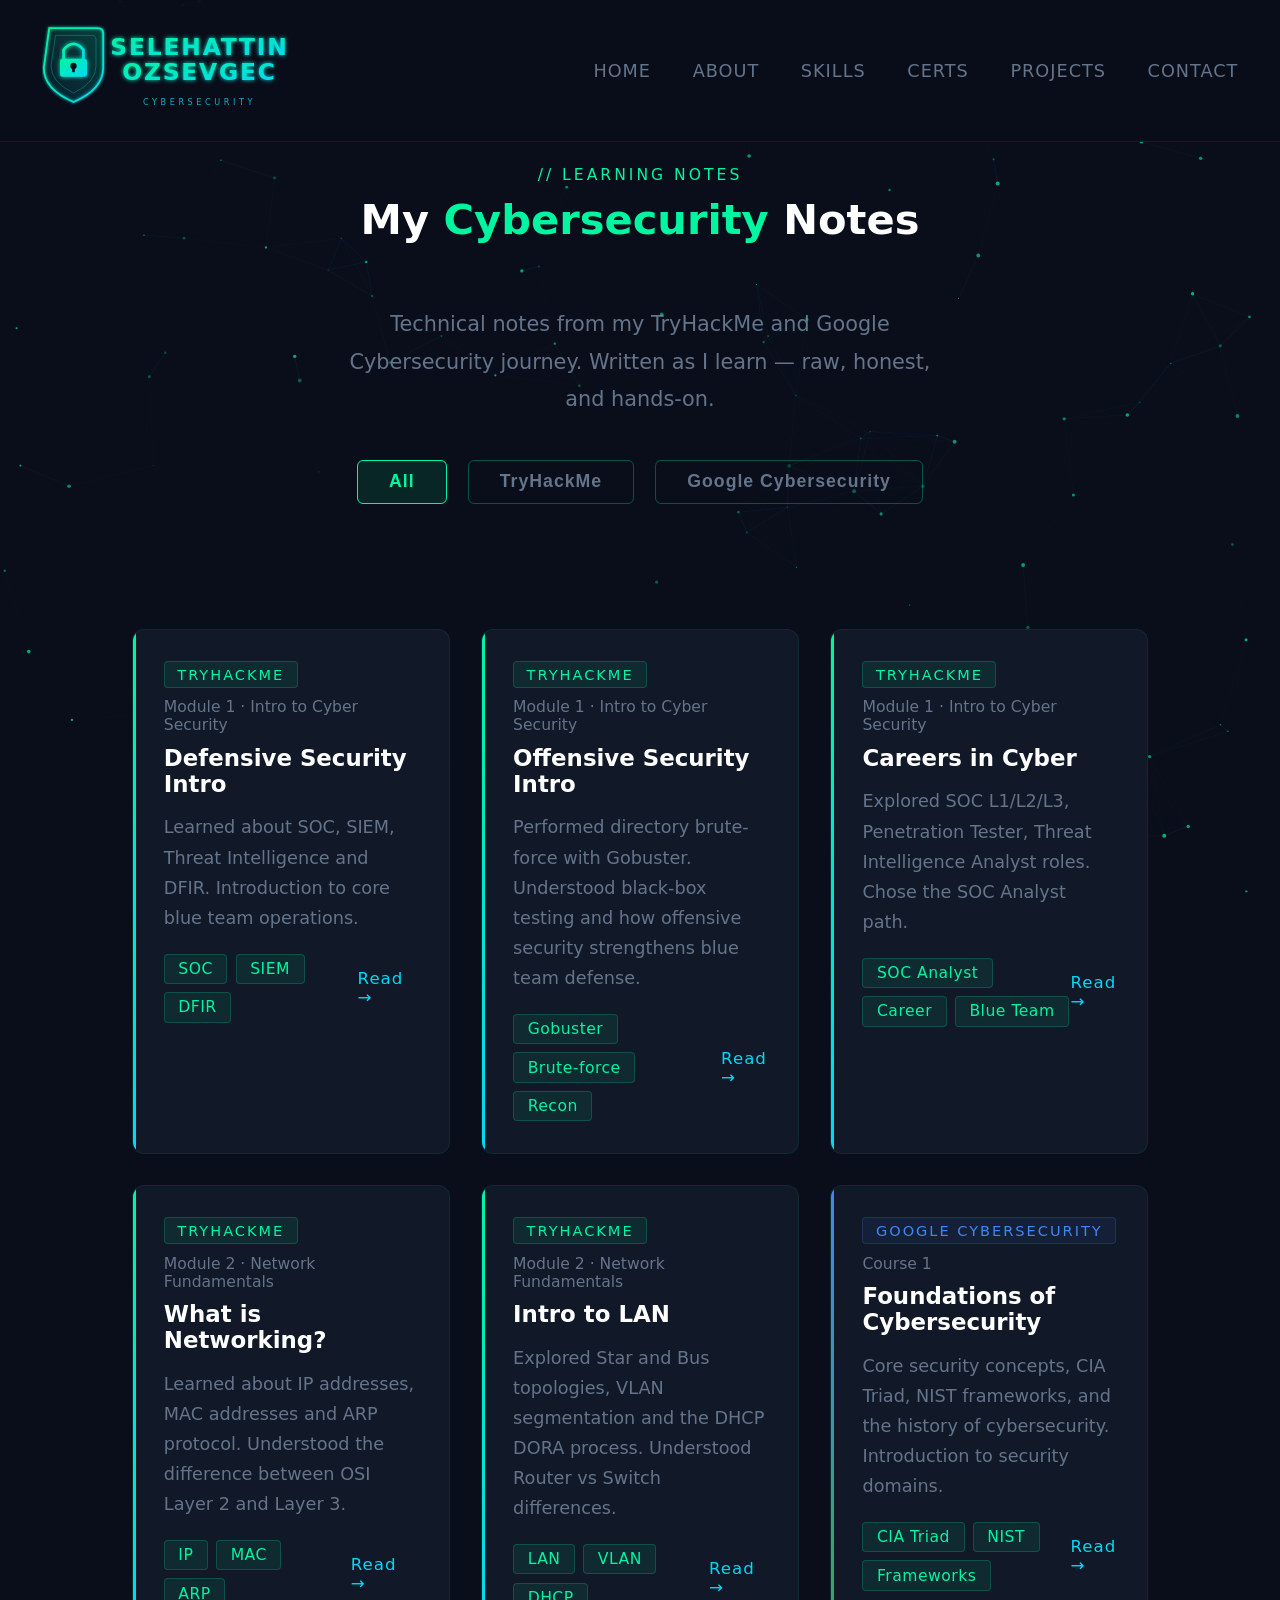
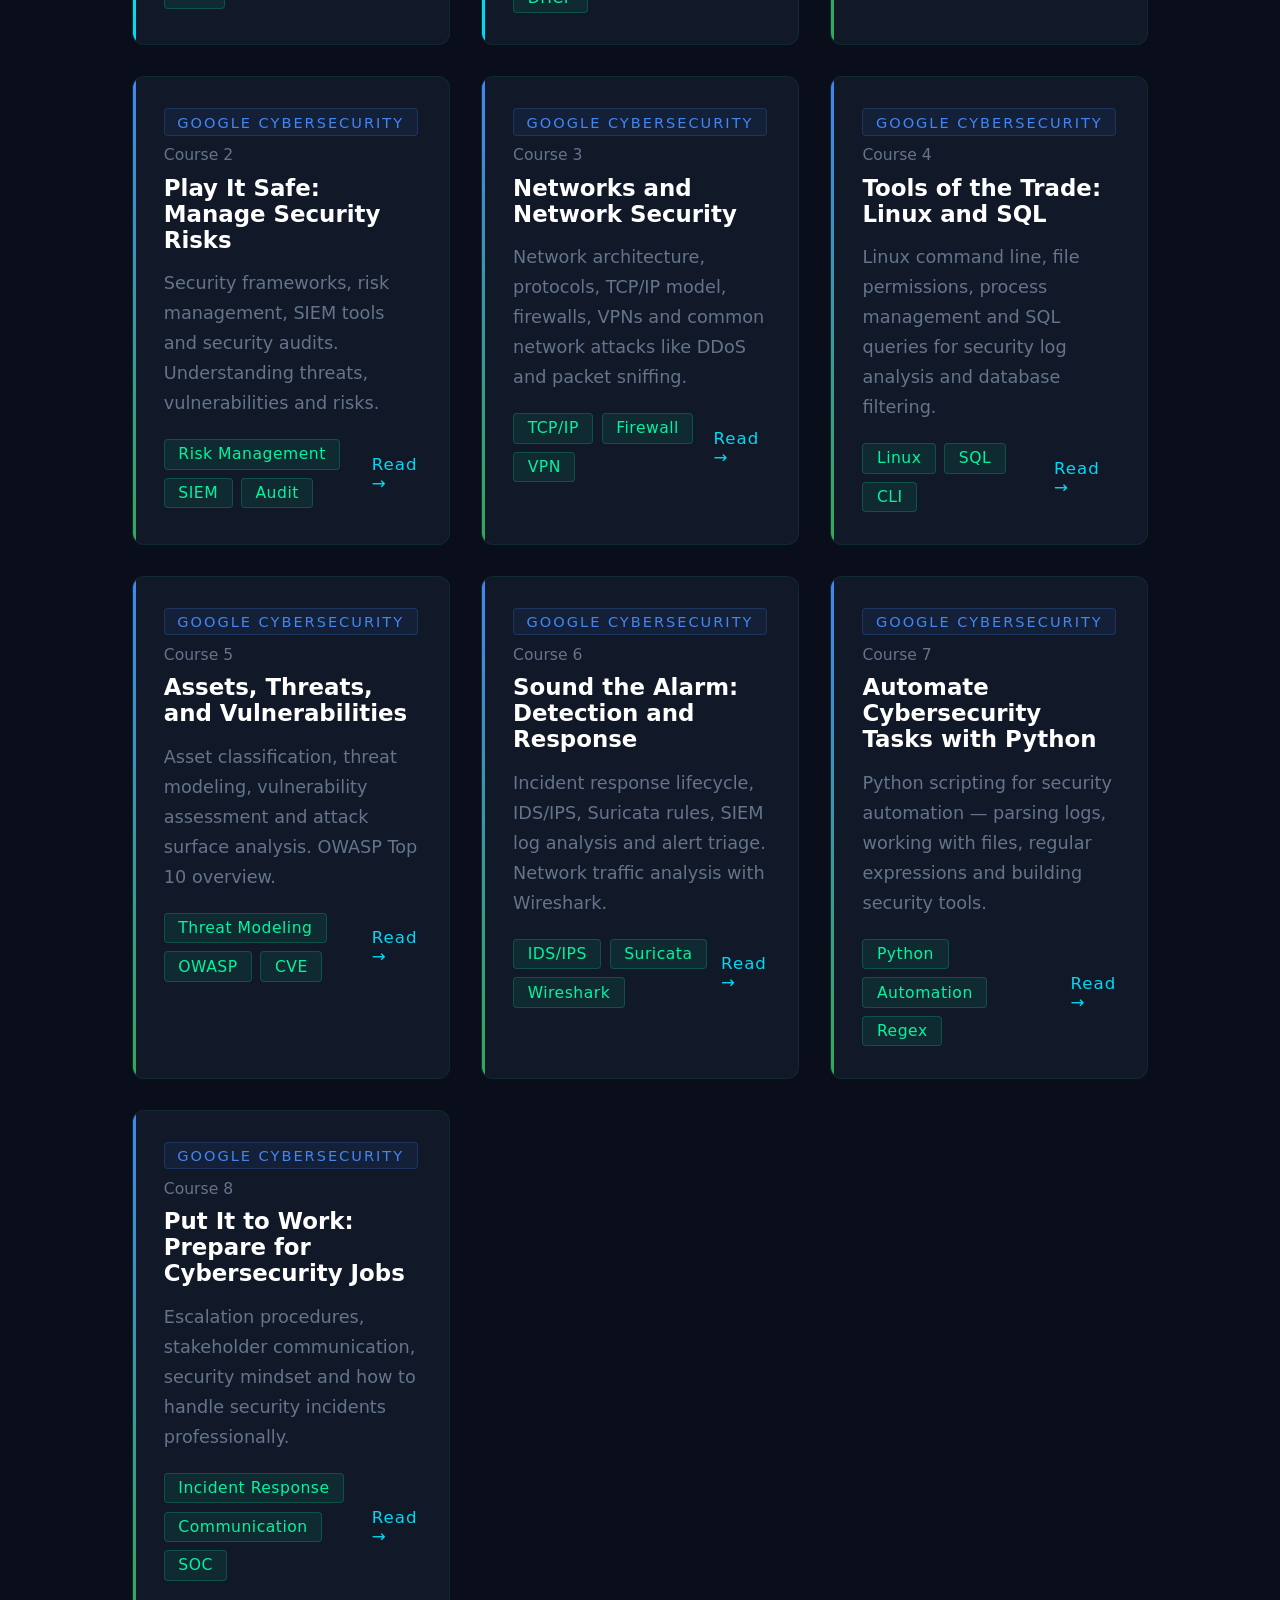
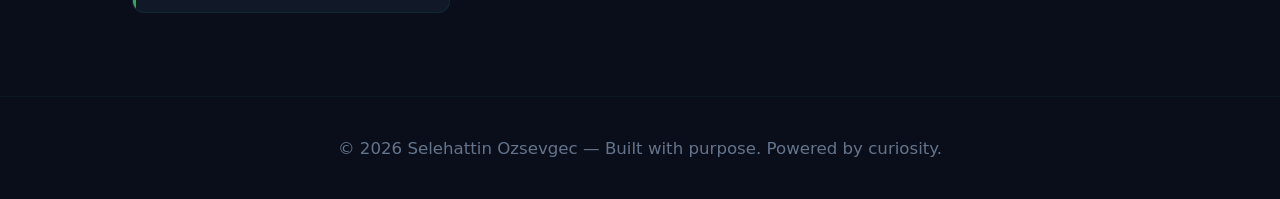
==== commit ba379024: "Add files via upload" ====
--- a/blog.html
+++ b/blog.html
@@ -3,16 +3,45 @@
 <head>
   <meta charset="UTF-8">
   <meta name="viewport" content="width=device-width, initial-scale=1.0">
-  <title>Selehattin Ozsevgec | Cybersecurity</title>
+  <title>Notes | Selehattin Ozsevgec</title>
   <link rel="stylesheet" href="style.css">
   <link rel="icon" type="image/svg+xml" href="logo.svg">
-  <meta property="og:title" content="Selehattin Ozsevgec | Cybersecurity Portfolio">
-  <meta property="og:description" content="Aspiring SOC Analyst | CS Student at SNHU | Blue Team">
-  <meta property="og:image" content="https://sozsevgec.me/logo.svg">
-  <meta property="og:url" content="https://sozsevgec.me">
-  <meta property="og:type" content="website">
-  <meta name="twitter:card" content="summary">
-  <meta name="twitter:image" content="https://sozsevgec.me/logo.svg">
+  <style>
+    .blog-hero{padding:8rem 2rem 3rem;text-align:center;}
+    .filter-bar{display:flex;justify-content:center;gap:1rem;margin-bottom:3rem;flex-wrap:wrap;}
+    .filter-btn{padding:0.5rem 1.5rem;border-radius:6px;font-size:0.85rem;font-weight:600;letter-spacing:1px;cursor:pointer;border:1px solid rgba(0,245,160,0.3);background:transparent;color:var(--muted);transition:all 0.3s;}
+    .filter-btn:hover{color:var(--neon);border-color:var(--neon);}
+    .filter-btn.active{background:rgba(0,245,160,0.1);color:var(--neon);border-color:var(--neon);}
+    .blog-grid{display:grid;grid-template-columns:repeat(auto-fit,minmax(300px,1fr));gap:1.5rem;padding:0 2rem 4rem;max-width:1100px;margin:0 auto;}
+    .note-card{background:var(--card);border:1px solid rgba(0,245,160,0.08);border-radius:12px;padding:1.5rem;cursor:pointer;transition:all 0.3s;position:relative;overflow:hidden;}
+    .note-card::before{content:'';position:absolute;top:0;left:0;width:3px;height:100%;background:linear-gradient(180deg,var(--neon),var(--neon2));}
+    .note-card.thm::before{background:linear-gradient(180deg,#00f5a0,#00d9f5);}
+    .note-card.google::before{background:linear-gradient(180deg,#4285f4,#34a853);}
+    .note-card:hover{border-color:rgba(0,245,160,0.3);transform:translateY(-4px);}
+    .note-card.hidden{display:none;}
+    .note-source{display:inline-block;font-size:0.7rem;letter-spacing:2px;text-transform:uppercase;padding:0.2rem 0.6rem;border-radius:4px;margin-bottom:0.5rem;}
+    .note-source.thm{background:rgba(0,245,160,0.08);color:var(--neon);border:1px solid rgba(0,245,160,0.2);}
+    .note-source.google{background:rgba(66,133,244,0.08);color:#4285f4;border:1px solid rgba(66,133,244,0.2);}
+    .note-module{font-size:0.75rem;color:var(--muted);margin-bottom:0.5rem;}
+    .note-title{font-size:1.1rem;font-weight:700;color:#fff;margin-bottom:0.75rem;}
+    .note-preview{font-size:0.85rem;color:var(--muted);line-height:1.7;margin-bottom:1rem;}
+    .note-footer{display:flex;justify-content:space-between;align-items:center;}
+    .note-tags{display:flex;gap:0.4rem;flex-wrap:wrap;}
+    .note-read{font-size:0.8rem;color:var(--neon2);letter-spacing:1px;}
+    .modal-overlay{display:none;position:fixed;top:0;left:0;width:100%;height:100%;background:rgba(0,0,0,0.85);z-index:1000;align-items:center;justify-content:center;padding:2rem;}
+    .modal-overlay.active{display:flex;}
+    .modal{background:var(--dark2);border:1px solid rgba(0,245,160,0.15);border-radius:16px;max-width:700px;width:100%;max-height:85vh;overflow-y:auto;padding:2.5rem;position:relative;}
+    .modal-close{position:absolute;top:1rem;right:1.25rem;background:none;border:none;color:var(--muted);font-size:1.5rem;cursor:pointer;transition:color 0.3s;}
+    .modal-close:hover{color:var(--neon);}
+    .modal-module{font-size:0.7rem;letter-spacing:3px;color:var(--neon);text-transform:uppercase;margin-bottom:0.5rem;}
+    .modal-title{font-size:1.6rem;font-weight:800;color:#fff;margin-bottom:1.5rem;}
+    .modal-divider{width:50px;height:2px;background:linear-gradient(90deg,var(--neon),var(--neon2));margin-bottom:1.5rem;}
+    .modal-body{font-size:0.95rem;color:var(--muted);line-height:1.9;}
+    .modal-body p{margin-bottom:1rem;}
+    .modal-body strong{color:var(--neon);}
+    .modal-body code{background:rgba(0,245,160,0.08);border:1px solid rgba(0,245,160,0.2);color:var(--neon2);padding:0.15rem 0.5rem;border-radius:4px;font-size:0.85rem;font-family:monospace;}
+    .modal-tags{display:flex;gap:0.5rem;flex-wrap:wrap;margin-top:1.5rem;padding-top:1.5rem;border-top:1px solid rgba(0,245,160,0.08);}
+  </style>
 </head>
 <body>
 
@@ -28,252 +57,437 @@
     <span></span><span></span><span></span>
   </button>
   <ul class="nav-links" id="navLinks">
-    <li><a href="#about">About</a></li>
-    <li><a href="#skills">Skills</a></li>
-    <li><a href="#certifications">Certs</a></li>
-    <li><a href="#projects">Projects</a></li>
-    <li><a href="#notes">Notes</a></li>
-    <li><a href="#contact">Contact</a></li>
+    <li><a href="index.html">Home</a></li>
+    <li><a href="index.html#about">About</a></li>
+    <li><a href="index.html#skills">Skills</a></li>
+    <li><a href="index.html#certifications">Certs</a></li>
+    <li><a href="index.html#projects">Projects</a></li>
+    <li><a href="index.html#contact">Contact</a></li>
   </ul>
 </nav>
 
-<section id="hero">
-  <div class="container">
-    <div class="hero-tag">// Cybersecurity Portfolio</div>
-    <h1 class="hero-name">
-      <span class="glitch" data-text="Selehattin">Selehattin</span><br>
-      <span class="glitch" data-text="Ozsevgec">OZSEVGEC</span>
-    </h1>
-    <div class="hero-role">Aspiring SOC Analyst &nbsp;|&nbsp; CS Student &nbsp;|&nbsp; Blue Team</div>
-    <p class="hero-bio">
-      With a background in law from Turkey and a passion for technology, I moved to the U.S. in 2023 to pursue a Computer Science degree at SNHU. My legal background gives me a unique perspective on cybersecurity — understanding compliance, digital forensics, and the legal implications of cyber incidents. Currently building hands-on skills toward a SOC Analyst role.
-    </p>
-    <div class="hero-btns">
-      <a href="#projects" class="btn btn-primary">View My Work</a>
-      <a href="#contact" class="btn btn-outline">Get In Touch</a>
-    </div>
-    <div class="social-links">
-      <a href="https://github.com/sozsevgec05" target="_blank">
-        <svg width="20" height="20" viewBox="0 0 24 24" fill="currentColor"><path d="M12 0C5.37 0 0 5.37 0 12c0 5.3 3.438 9.8 8.205 11.385.6.113.82-.258.82-.577v-2.234c-3.338.726-4.033-1.416-4.033-1.416-.546-1.387-1.333-1.756-1.333-1.756-1.089-.745.083-.729.083-.729 1.205.084 1.839 1.237 1.839 1.237 1.07 1.834 2.807 1.304 3.492.997.107-.775.418-1.305.762-1.604-2.665-.305-5.467-1.334-5.467-5.931 0-1.311.469-2.381 1.236-3.221-.124-.303-.535-1.524.117-3.176 0 0 1.008-.322 3.301 1.23A11.509 11.509 0 0 1 12 5.803c1.02.005 2.047.138 3.006.404 2.291-1.552 3.297-1.23 3.297-1.23.653 1.653.242 2.874.118 3.176.77.84 1.235 1.911 1.235 3.221 0 4.609-2.807 5.624-5.479 5.921.43.372.823 1.102.823 2.222v3.293c0 .319.192.694.801.576C20.566 21.797 24 17.3 24 12c0-6.63-5.37-12-12-12z"/></svg>
-        GitHub
-      </a>
-      <a href="https://www.linkedin.com/in/sozsevgec05/" target="_blank">
-        <svg width="20" height="20" viewBox="0 0 24 24" fill="currentColor"><path d="M20.447 20.452h-3.554v-5.569c0-1.328-.027-3.037-1.852-3.037-1.853 0-2.136 1.445-2.136 2.939v5.667H9.351V9h3.414v1.561h.046c.477-.9 1.637-1.85 3.37-1.85 3.601 0 4.267 2.37 4.267 5.455v6.286zM5.337 7.433a2.062 2.062 0 0 1-2.063-2.065 2.064 2.064 0 1 1 2.063 2.065zm1.782 13.019H3.555V9h3.564v11.452zM22.225 0H1.771C.792 0 0 .774 0 1.729v20.542C0 23.227.792 24 1.771 24h20.451C23.2 24 24 23.227 24 22.271V1.729C24 .774 23.2 0 22.222 0h.003z"/></svg>
-        LinkedIn
-      </a>
-    </div>
-  </div>
-</section>
-
-<section id="about">
-  <div class="container fade-in">
-    <div class="section-label">// 01. About Me</div>
-    <h2 class="section-title">Who I <span>Am?</span></h2>
-    <div class="divider"></div>
-    <div class="about-grid">
-      <div class="about-text">
-        <div style="display:flex;align-items:center;gap:1.5rem;margin-bottom:1.5rem;">
-          <img src="photo.jpg" alt="Selehattin Ozsevgec" style="width:120px;height:120px;border-radius:50%;object-fit:cover;border:2px solid rgba(0,245,160,0.3);filter:brightness(0.85);flex-shrink:0;">
-          <div>
-            <div style="font-size:1.1rem;font-weight:700;color:#fff;">Selehattin Ozsevgec</div>
-            <div style="font-size:0.85rem;color:var(--neon);">Aspiring SOC Analyst</div>
-          </div>
-        </div>
-        <p>I'm a <strong>Computer Science senior at SNHU</strong> specializing in cybersecurity, expecting to graduate in June 2027. Originally from Turkey with a law degree, I made the move to the U.S. in 2023 for better education and professional opportunities.</p>
-        <p>My legal background is more than just a career pivot — it directly strengthens my cybersecurity work. Understanding <strong>compliance frameworks, chain of custody</strong>, and the legal side of incidents is something many technical candidates lack.</p>
-        <p>I'm actively pursuing my <strong>Security+</strong> and <strong>CySA+</strong> certifications while practicing daily on TryHackMe's SOC Level 1 path. My target: a SOC Analyst role by late 2027.</p>
-      </div>
-      <div class="about-stats">
-        <div class="stat-card"><span class="stat-num">SOC</span><span class="stat-label">Target Role</span></div>
-        <div class="stat-card"><span class="stat-num">2027</span><span class="stat-label">Graduation</span></div>
-        <div class="stat-card"><span class="stat-num">L1</span><span class="stat-label">THM SOC Path</span></div>
-        <div class="stat-card"><span class="stat-num">Blue</span><span class="stat-label">Team Focus</span></div>
-      </div>
-    </div>
-  </div>
-</section>
-
-<section id="skills">
-  <div class="container fade-in">
-    <div class="section-label">// 02. Skills</div>
-    <h2 class="section-title">Technical <span>Arsenal</span></h2>
-    <div class="divider"></div>
-    <div class="skills-grid">
-      <div class="skill-card">
-        <div class="skill-icon">🛡️</div>
-        <div class="skill-title">Security Operations</div>
-        <div class="skill-items">
-          <span class="tag">Threat Detection</span>
-          <span class="tag">Incident Response</span>
-          <span class="tag">Log Analysis</span>
-          <span class="tag">SIEM</span>
-        </div>
-      </div>
-      <div class="skill-card">
-        <div class="skill-icon">💻</div>
-        <div class="skill-title">Programming</div>
-        <div class="skill-items">
-          <span class="tag">Python</span>
-          <span class="tag">C++</span>
-          <span class="tag">Bash</span>
-          <span class="tag">Scripting</span>
-        </div>
-      </div>
-      <div class="skill-card">
-        <div class="skill-icon">🖥️</div>
-        <div class="skill-title">Systems & Tools</div>
-        <div class="skill-items">
-          <span class="tag">Linux</span>
-          <span class="tag">Windows</span>
-          <span class="tag">VirtualBox</span>
-          <span class="tag">Wireshark</span>
-        </div>
-      </div>
-      <div class="skill-card">
-        <div class="skill-icon">⚖️</div>
-        <div class="skill-title">Domain Knowledge</div>
-        <div class="skill-items">
-          <span class="tag">Compliance</span>
-          <span class="tag">Digital Forensics</span>
-          <span class="tag">Cyber Law</span>
-          <span class="tag">Risk Analysis</span>
-        </div>
-      </div>
-    </div>
-  </div>
-</section>
-
-<section id="certifications">
-  <div class="container fade-in">
-    <div class="section-label">// 03. Certifications</div>
-    <h2 class="section-title">Certs & <span>Training</span></h2>
-    <div class="divider"></div>
-    <div class="certs-list">
-      <div class="cert-card">
-        <div class="cert-badge done">✓</div>
-        <div>
-          <div class="cert-name">Google Cybersecurity Professional Certificate</div>
-          <div class="cert-status done">✔ Completed</div>
-        </div>
-      </div>
-      <div class="cert-card">
-        <div class="cert-badge progress">⟳</div>
-        <div>
-          <div class="cert-name">CompTIA Security+ (SY0-701)</div>
-          <div class="cert-status progress">⟳ In Progress — Target: Oct 2026</div>
-        </div>
-      </div>
-      <div class="cert-card">
-        <div class="cert-badge progress">⟳</div>
-        <div>
-          <div class="cert-name">IBM Cybersecurity Analyst</div>
-          <div class="cert-status progress">⟳ In Progress</div>
-        </div>
-      </div>
-      <div class="cert-card">
-        <div class="cert-badge progress">⟳</div>
-        <div>
-          <div class="cert-name">TryHackMe — SOC Level 1 Path</div>
-          <div class="cert-status progress">⟳ Active Practice</div>
-        </div>
-      </div>
-    </div>
-  </div>
-</section>
-
-<section id="projects">
-  <div class="container fade-in">
-    <div class="section-label">// 04. Projects</div>
-    <h2 class="section-title">Lab & <span>Learning</span></h2>
-    <div class="divider"></div>
-    <div class="projects-grid">
-      <div class="project-card">
-        <div class="project-top">
-          <div class="project-title">TryHackMe SOC L1 Labs</div>
-          <span class="project-badge badge-active">Active</span>
-        </div>
-        <p class="project-desc">Working through the SOC Level 1 learning path — covering network analysis, SIEM tools, threat intelligence, and incident response scenarios.</p>
-        <div class="skill-items" style="margin-top:1rem;">
-          <span class="tag">SIEM</span>
-          <span class="tag">Wireshark</span>
-          <span class="tag">Threat Intel</span>
-        </div>
-      </div>
-      <div class="project-card">
-        <div class="project-top">
-          <div class="project-title">Home Lab — Splunk Setup</div>
-          <span class="project-badge badge-coming">Coming Soon</span>
-        </div>
-        <p class="project-desc">Building a home SIEM lab using Splunk on Ubuntu. Planned to ingest Windows event logs and simulate basic attack detection scenarios.</p>
-        <div class="skill-items" style="margin-top:1rem;">
-          <span class="tag">Splunk</span>
-          <span class="tag">Linux</span>
-          <span class="tag">Log Analysis</span>
-        </div>
-      </div>
-      <div class="project-card">
-        <div class="project-top">
-          <div class="project-title">CS Capstone — SOC Project</div>
-          <span class="project-badge badge-coming">2027</span>
-        </div>
-        <p class="project-desc">Senior capstone project at SNHU framed around a SOC use case — combining software security principles with real-world blue team operations.</p>
-        <div class="skill-items" style="margin-top:1rem;">
-          <span class="tag">Python</span>
-          <span class="tag">C++</span>
-          <span class="tag">Security</span>
-        </div>
-      </div>
-    </div>
-  </div>
-</section>
-
-<section id="notes">
-  <div class="container fade-in">
-    <div class="section-label">// 05. Learning Notes</div>
-    <h2 class="section-title">My <span>Notes</span></h2>
-    <div class="divider"></div>
-    <p style="color:var(--muted);line-height:1.8;max-width:600px;margin-bottom:2rem;">
-      I document everything I learn — from TryHackMe rooms to Google Cybersecurity courses. Writing helps me retain knowledge and shows my learning process to anyone who's interested.
-    </p>
-    <div style="display:grid;grid-template-columns:repeat(auto-fit,minmax(250px,1fr));gap:1.25rem;margin-bottom:2.5rem;">
-      <div class="stat-card"><span class="stat-num">5</span><span class="stat-label">TryHackMe Notes</span></div>
-      <div class="stat-card"><span class="stat-num">8</span><span class="stat-label">Google Cert Notes</span></div>
-      <div class="stat-card"><span class="stat-num">13</span><span class="stat-label">Total Notes</span></div>
-    </div>
-    <a href="blog.html" class="btn btn-primary">View All Notes →</a>
-  </div>
-</section>
-
-
-<section id="contact">
-  <div class="container fade-in">
-    <div class="section-label">// 06. Contact</div>
-    <h2 class="section-title">Let's <span>Connect</span></h2>
-    <div class="divider" style="margin:0 auto 3rem;"></div>
-    <div class="contact-inner">
-      <p>I'm actively building my cybersecurity skillset and open to internship opportunities, mentorship, and networking within the security community. Feel free to reach out.</p>
-      <div class="contact-links">
-        <a href="mailto:selehattin.ozsevgec@snhu.edu" class="btn btn-primary">
-          <svg width="18" height="18" viewBox="0 0 24 24" fill="currentColor" style="vertical-align:middle;margin-right:6px;"><path d="M20 4H4c-1.1 0-2 .9-2 2v12c0 1.1.9 2 2 2h16c1.1 0 2-.9 2-2V6c0-1.1-.9-2-2-2zm0 4l-8 5-8-5V6l8 5 8-5v2z"/></svg>
-          Send Email
-        </a>
-        <a href="https://github.com/sozsevgec05" target="_blank" class="btn btn-outline">
-          <svg width="18" height="18" viewBox="0 0 24 24" fill="currentColor" style="vertical-align:middle;margin-right:6px;"><path d="M12 0C5.37 0 0 5.37 0 12c0 5.3 3.438 9.8 8.205 11.385.6.113.82-.258.82-.577v-2.234c-3.338.726-4.033-1.416-4.033-1.416-.546-1.387-1.333-1.756-1.333-1.756-1.089-.745.083-.729.083-.729 1.205.084 1.839 1.237 1.839 1.237 1.07 1.834 2.807 1.304 3.492.997.107-.775.418-1.305.762-1.604-2.665-.305-5.467-1.334-5.467-5.931 0-1.311.469-2.381 1.236-3.221-.124-.303-.535-1.524.117-3.176 0 0 1.008-.322 3.301 1.23A11.509 11.509 0 0 1 12 5.803c1.02.005 2.047.138 3.006.404 2.291-1.552 3.297-1.23 3.297-1.23.653 1.653.242 2.874.118 3.176.77.84 1.235 1.911 1.235 3.221 0 4.609-2.807 5.624-5.479 5.921.43.372.823 1.102.823 2.222v3.293c0 .319.192.694.801.576C20.566 21.797 24 17.3 24 12c0-6.63-5.37-12-12-12z"/></svg>
-          GitHub
-        </a>
-        <a href="https://www.linkedin.com/in/sozsevgec05/" target="_blank" class="btn btn-outline">
-          <svg width="18" height="18" viewBox="0 0 24 24" fill="currentColor" style="vertical-align:middle;margin-right:6px;"><path d="M20.447 20.452h-3.554v-5.569c0-1.328-.027-3.037-1.852-3.037-1.853 0-2.136 1.445-2.136 2.939v5.667H9.351V9h3.414v1.561h.046c.477-.9 1.637-1.85 3.37-1.85 3.601 0 4.267 2.37 4.267 5.455v6.286zM5.337 7.433a2.062 2.062 0 0 1-2.063-2.065 2.064 2.064 0 1 1 2.063 2.065zm1.782 13.019H3.555V9h3.564v11.452zM22.225 0H1.771C.792 0 0 .774 0 1.729v20.542C0 23.227.792 24 1.771 24h20.451C23.2 24 24 23.227 24 22.271V1.729C24 .774 23.2 0 22.222 0h.003z"/></svg>
-          LinkedIn
-        </a>
-      </div>
-    </div>
-  </div>
-</section>
+<div class="blog-hero">
+  <div class="section-label">// Learning Notes</div>
+  <h1 class="section-title">My <span>Cybersecurity</span> Notes</h1>
+  <p style="color:var(--muted);max-width:600px;margin:0 auto 2rem;line-height:1.8;">
+    Technical notes from my TryHackMe and Google Cybersecurity journey. Written as I learn — raw, honest, and hands-on.
+  </p>
+  <div class="filter-bar">
+    <button class="filter-btn active" onclick="filterNotes('all', this)">All</button>
+    <button class="filter-btn" onclick="filterNotes('thm', this)">TryHackMe</button>
+    <button class="filter-btn" onclick="filterNotes('google', this)">Google Cybersecurity</button>
+  </div>
+</div>
+
+<div class="blog-grid">
+  <div class="note-card thm" onclick="openModal('modal1')">
+    <span class="note-source thm">TryHackMe</span>
+    <div class="note-module">Module 1 · Intro to Cyber Security</div>
+    <div class="note-title">Defensive Security Intro</div>
+    <div class="note-preview">Learned about SOC, SIEM, Threat Intelligence and DFIR. Introduction to core blue team operations.</div>
+    <div class="note-footer">
+      <div class="note-tags"><span class="tag">SOC</span><span class="tag">SIEM</span><span class="tag">DFIR</span></div>
+      <span class="note-read">Read →</span>
+    </div>
+  </div>
+
+  <div class="note-card thm" onclick="openModal('modal2')">
+    <span class="note-source thm">TryHackMe</span>
+    <div class="note-module">Module 1 · Intro to Cyber Security</div>
+    <div class="note-title">Offensive Security Intro</div>
+    <div class="note-preview">Performed directory brute-force with Gobuster. Understood black-box testing and how offensive security strengthens blue team defense.</div>
+    <div class="note-footer">
+      <div class="note-tags"><span class="tag">Gobuster</span><span class="tag">Brute-force</span><span class="tag">Recon</span></div>
+      <span class="note-read">Read →</span>
+    </div>
+  </div>
+
+  <div class="note-card thm" onclick="openModal('modal3')">
+    <span class="note-source thm">TryHackMe</span>
+    <div class="note-module">Module 1 · Intro to Cyber Security</div>
+    <div class="note-title">Careers in Cyber</div>
+    <div class="note-preview">Explored SOC L1/L2/L3, Penetration Tester, Threat Intelligence Analyst roles. Chose the SOC Analyst path.</div>
+    <div class="note-footer">
+      <div class="note-tags"><span class="tag">SOC Analyst</span><span class="tag">Career</span><span class="tag">Blue Team</span></div>
+      <span class="note-read">Read →</span>
+    </div>
+  </div>
+
+  <div class="note-card thm" onclick="openModal('modal4')">
+    <span class="note-source thm">TryHackMe</span>
+    <div class="note-module">Module 2 · Network Fundamentals</div>
+    <div class="note-title">What is Networking?</div>
+    <div class="note-preview">Learned about IP addresses, MAC addresses and ARP protocol. Understood the difference between OSI Layer 2 and Layer 3.</div>
+    <div class="note-footer">
+      <div class="note-tags"><span class="tag">IP</span><span class="tag">MAC</span><span class="tag">ARP</span></div>
+      <span class="note-read">Read →</span>
+    </div>
+  </div>
+
+  <div class="note-card thm" onclick="openModal('modal5')">
+    <span class="note-source thm">TryHackMe</span>
+    <div class="note-module">Module 2 · Network Fundamentals</div>
+    <div class="note-title">Intro to LAN</div>
+    <div class="note-preview">Explored Star and Bus topologies, VLAN segmentation and the DHCP DORA process. Understood Router vs Switch differences.</div>
+    <div class="note-footer">
+      <div class="note-tags"><span class="tag">LAN</span><span class="tag">VLAN</span><span class="tag">DHCP</span></div>
+      <span class="note-read">Read →</span>
+    </div>
+  </div>
+
+  <div class="note-card google" onclick="openModal('gmodal1')">
+    <span class="note-source google">Google Cybersecurity</span>
+    <div class="note-module">Course 1</div>
+    <div class="note-title">Foundations of Cybersecurity</div>
+    <div class="note-preview">Core security concepts, CIA Triad, NIST frameworks, and the history of cybersecurity. Introduction to security domains.</div>
+    <div class="note-footer">
+      <div class="note-tags"><span class="tag">CIA Triad</span><span class="tag">NIST</span><span class="tag">Frameworks</span></div>
+      <span class="note-read">Read →</span>
+    </div>
+  </div>
+
+  <div class="note-card google" onclick="openModal('gmodal2')">
+    <span class="note-source google">Google Cybersecurity</span>
+    <div class="note-module">Course 2</div>
+    <div class="note-title">Play It Safe: Manage Security Risks</div>
+    <div class="note-preview">Security frameworks, risk management, SIEM tools and security audits. Understanding threats, vulnerabilities and risks.</div>
+    <div class="note-footer">
+      <div class="note-tags"><span class="tag">Risk Management</span><span class="tag">SIEM</span><span class="tag">Audit</span></div>
+      <span class="note-read">Read →</span>
+    </div>
+  </div>
+
+  <div class="note-card google" onclick="openModal('gmodal3')">
+    <span class="note-source google">Google Cybersecurity</span>
+    <div class="note-module">Course 3</div>
+    <div class="note-title">Networks and Network Security</div>
+    <div class="note-preview">Network architecture, protocols, TCP/IP model, firewalls, VPNs and common network attacks like DDoS and packet sniffing.</div>
+    <div class="note-footer">
+      <div class="note-tags"><span class="tag">TCP/IP</span><span class="tag">Firewall</span><span class="tag">VPN</span></div>
+      <span class="note-read">Read →</span>
+    </div>
+  </div>
+
+  <div class="note-card google" onclick="openModal('gmodal4')">
+    <span class="note-source google">Google Cybersecurity</span>
+    <div class="note-module">Course 4</div>
+    <div class="note-title">Tools of the Trade: Linux and SQL</div>
+    <div class="note-preview">Linux command line, file permissions, process management and SQL queries for security log analysis and database filtering.</div>
+    <div class="note-footer">
+      <div class="note-tags"><span class="tag">Linux</span><span class="tag">SQL</span><span class="tag">CLI</span></div>
+      <span class="note-read">Read →</span>
+    </div>
+  </div>
+
+  <div class="note-card google" onclick="openModal('gmodal5')">
+    <span class="note-source google">Google Cybersecurity</span>
+    <div class="note-module">Course 5</div>
+    <div class="note-title">Assets, Threats, and Vulnerabilities</div>
+    <div class="note-preview">Asset classification, threat modeling, vulnerability assessment and attack surface analysis. OWASP Top 10 overview.</div>
+    <div class="note-footer">
+      <div class="note-tags"><span class="tag">Threat Modeling</span><span class="tag">OWASP</span><span class="tag">CVE</span></div>
+      <span class="note-read">Read →</span>
+    </div>
+  </div>
+
+  <div class="note-card google" onclick="openModal('gmodal6')">
+    <span class="note-source google">Google Cybersecurity</span>
+    <div class="note-module">Course 6</div>
+    <div class="note-title">Sound the Alarm: Detection and Response</div>
+    <div class="note-preview">Incident response lifecycle, IDS/IPS, Suricata rules, SIEM log analysis and alert triage. Network traffic analysis with Wireshark.</div>
+    <div class="note-footer">
+      <div class="note-tags"><span class="tag">IDS/IPS</span><span class="tag">Suricata</span><span class="tag">Wireshark</span></div>
+      <span class="note-read">Read →</span>
+    </div>
+  </div>
+
+  <div class="note-card google" onclick="openModal('gmodal7')">
+    <span class="note-source google">Google Cybersecurity</span>
+    <div class="note-module">Course 7</div>
+    <div class="note-title">Automate Cybersecurity Tasks with Python</div>
+    <div class="note-preview">Python scripting for security automation — parsing logs, working with files, regular expressions and building security tools.</div>
+    <div class="note-footer">
+      <div class="note-tags"><span class="tag">Python</span><span class="tag">Automation</span><span class="tag">Regex</span></div>
+      <span class="note-read">Read →</span>
+    </div>
+  </div>
+
+  <div class="note-card google" onclick="openModal('gmodal8')">
+    <span class="note-source google">Google Cybersecurity</span>
+    <div class="note-module">Course 8</div>
+    <div class="note-title">Put It to Work: Prepare for Cybersecurity Jobs</div>
+    <div class="note-preview">Escalation procedures, stakeholder communication, security mindset and how to handle security incidents professionally.</div>
+    <div class="note-footer">
+      <div class="note-tags"><span class="tag">Incident Response</span><span class="tag">Communication</span><span class="tag">SOC</span></div>
+      <span class="note-read">Read →</span>
+    </div>
+  </div>
+</div>
+
+<!-- THM MODALS -->
+<div class="modal-overlay" id="modal1" onclick="closeModal(event,'modal1')">
+  <div class="modal">
+    <button class="modal-close">×</button>
+    <div class="modal-module">TryHackMe · Module 1</div>
+    <div class="modal-title">Defensive Security Intro</div>
+    <div class="modal-divider"></div>
+    <div class="modal-body">
+      <p><strong>SOC (Security Operations Center)</strong> is a team that works 24/7 to detect threats and respond to incidents. SOC analysts use <code>SIEM</code> tools to collect logs, write correlation rules, and detect anomalies.</p>
+      <p><strong>Threat Intelligence</strong> involves analyzing attackers' <code>TTPs</code> (Tactics, Techniques, Procedures) to anticipate future attacks. IOCs (Indicators of Compromise) — IP addresses, domains, file hashes — are the core building blocks of threat intel.</p>
+      <p><strong>DFIR (Digital Forensics and Incident Response)</strong> is the process of collecting evidence and understanding how a system was compromised after an attack. Chain of custody is critical to maintaining the integrity of digital evidence.</p>
+      <p><strong>Malware Analysis</strong> comes in two forms: <code>Static analysis</code> (examining without executing — strings, hash, PE headers) and <code>Dynamic analysis</code> (running in a sandbox to observe behavior).</p>
+    </div>
+    <div class="modal-tags"><span class="tag">SOC</span><span class="tag">SIEM</span><span class="tag">DFIR</span><span class="tag">Threat Intel</span><span class="tag">Malware Analysis</span></div>
+  </div>
+</div>
+
+<div class="modal-overlay" id="modal2" onclick="closeModal(event,'modal2')">
+  <div class="modal">
+    <button class="modal-close">×</button>
+    <div class="modal-module">TryHackMe · Module 1</div>
+    <div class="modal-title">Offensive Security Intro</div>
+    <div class="modal-divider"></div>
+    <div class="modal-body">
+      <p>In this room I used <strong>Gobuster</strong> to perform a <code>directory brute-force</code> attack against a web application. Gobuster uses a wordlist to discover hidden directories and files on a web server.</p>
+      <p>Paths like <code>/admin</code>, <code>/secret</code>, and <code>/backup</code> can be discovered this way. Using a <strong>black-box testing</strong> approach, I started with zero knowledge of the target and performed surface-level reconnaissance.</p>
+      <p>The goal of offensive security is to find vulnerabilities before attackers do — which in turn strengthens the blue team's defensive strategy. Thinking like an attacker is a SOC analyst's strongest weapon.</p>
+    </div>
+    <div class="modal-tags"><span class="tag">Gobuster</span><span class="tag">Brute-force</span><span class="tag">Recon</span><span class="tag">Black-box</span></div>
+  </div>
+</div>
+
+<div class="modal-overlay" id="modal3" onclick="closeModal(event,'modal3')">
+  <div class="modal">
+    <button class="modal-close">×</button>
+    <div class="modal-module">TryHackMe · Module 1</div>
+    <div class="modal-title">Careers in Cyber</div>
+    <div class="modal-divider"></div>
+    <div class="modal-body">
+      <p>Cybersecurity career paths include: <strong>SOC Analyst (L1/L2/L3)</strong>, Penetration Tester, Red Team Operator, Security Engineer, Malware Analyst, Threat Intelligence Analyst, and DFIR Specialist.</p>
+      <p>A <strong>SOC L1 Analyst</strong> performs alert triaging — prioritizing alerts from <code>SIEM</code>, filtering false positives, and escalating real threats to L2. L2 performs deeper analysis, while L3 focuses on threat hunting and proactive defense.</p>
+      <p>My legal background gives me an edge in <code>compliance</code> (GDPR, HIPAA, PCI-DSS) and <strong>chain of custody</strong>. In digital forensics, the legal validity of evidence is just as important as technical skill.</p>
+      <p>My goal: start as a <strong>SOC L1 Analyst</strong> and progressively move toward L2/L3 over time.</p>
+    </div>
+    <div class="modal-tags"><span class="tag">SOC Analyst</span><span class="tag">Career</span><span class="tag">Compliance</span><span class="tag">Blue Team</span></div>
+  </div>
+</div>
+
+<div class="modal-overlay" id="modal4" onclick="closeModal(event,'modal4')">
+  <div class="modal">
+    <button class="modal-close">×</button>
+    <div class="modal-module">TryHackMe · Module 2</div>
+    <div class="modal-title">What is Networking?</div>
+    <div class="modal-divider"></div>
+    <div class="modal-body">
+      <p>A network is a system where two or more devices are connected to share data. <strong>IP addresses</strong> operate at OSI Layer 3 (Network Layer) and provide logical addressing.</p>
+      <p><code>IPv4</code> uses 32-bit address length while <code>IPv6</code> uses 128-bit. IPv4 can generate approximately 4.3 billion addresses, while IPv6 was developed to overcome this limitation.</p>
+      <p>A <strong>MAC address</strong> provides physical addressing at OSI Layer 2 (Data Link Layer) and is embedded in the NIC (Network Interface Card). It is 48 bits long and displayed in hexadecimal: <code>00:1A:2B:3C:4D:5E</code></p>
+      <p><strong>ARP (Address Resolution Protocol)</strong> translates IP addresses to MAC addresses. When a device wants to communicate, it first sends an ARP broadcast: <code>"Who has 192.168.1.1? Tell 192.168.1.5"</code></p>
+    </div>
+    <div class="modal-tags"><span class="tag">IP</span><span class="tag">MAC</span><span class="tag">ARP</span><span class="tag">IPv4</span><span class="tag">IPv6</span><span class="tag">OSI</span></div>
+  </div>
+</div>
+
+<div class="modal-overlay" id="modal5" onclick="closeModal(event,'modal5')">
+  <div class="modal">
+    <button class="modal-close">×</button>
+    <div class="modal-module">TryHackMe · Module 2</div>
+    <div class="modal-title">Intro to LAN</div>
+    <div class="modal-divider"></div>
+    <div class="modal-body">
+      <p><strong>LAN topologies:</strong> In <code>Star topology</code>, all devices connect to a central switch — the single point of failure is the switch, but management is easy. In <code>Bus topology</code>, all devices share a single backbone cable with high collision risk.</p>
+      <p><strong>VLAN (Virtual LAN)</strong> logically segments a physical network. For example, the IT and Finance departments can be isolated in different VLANs even if connected to the same physical switch. This is critical for both security and traffic management.</p>
+      <p><strong>Router vs Switch:</strong> A switch operates at OSI Layer 2 and forwards frames based on MAC address tables. A router operates at Layer 3 and uses a <code>routing table</code> to direct packets between different networks.</p>
+      <p><strong>DHCP DORA process:</strong> <code>Discover</code> (client sends broadcast) → <code>Offer</code> (server offers IP) → <code>Request</code> (client accepts IP) → <code>Acknowledge</code> (server confirms and assigns IP).</p>
+    </div>
+    <div class="modal-tags"><span class="tag">LAN</span><span class="tag">VLAN</span><span class="tag">DHCP</span><span class="tag">Switch</span><span class="tag">Router</span><span class="tag">Topology</span></div>
+  </div>
+</div>
+
+<!-- GOOGLE MODALS -->
+<div class="modal-overlay" id="gmodal1" onclick="closeModal(event,'gmodal1')">
+  <div class="modal">
+    <button class="modal-close">×</button>
+    <div class="modal-module">Google Cybersecurity · Course 1</div>
+    <div class="modal-title">Foundations of Cybersecurity</div>
+    <div class="modal-divider"></div>
+    <div class="modal-body">
+      <p>The <strong>CIA Triad</strong> is the foundation of cybersecurity: <code>Confidentiality</code> (only authorized users access data), <code>Integrity</code> (data is not altered), and <code>Availability</code> (systems are accessible when needed).</p>
+      <p><strong>NIST Cybersecurity Framework (CSF)</strong> consists of five core functions: <code>Identify → Protect → Detect → Respond → Recover</code>. It provides organizations a structured approach to managing cybersecurity risk.</p>
+      <p>The <strong>8 CISSP Security Domains</strong> cover the full scope of security: Security & Risk Management, Asset Security, Security Architecture, Communication & Network Security, Identity & Access Management, Security Assessment, Security Operations, and Software Development Security.</p>
+      <p>Common attack types include: <code>Phishing</code>, <code>Malware</code>, <code>Social Engineering</code>, <code>SQL Injection</code>, and <code>Man-in-the-Middle</code> attacks. Understanding attacker motivations — financial gain, espionage, hacktivism — helps in threat modeling.</p>
+    </div>
+    <div class="modal-tags"><span class="tag">CIA Triad</span><span class="tag">NIST</span><span class="tag">CISSP Domains</span><span class="tag">Frameworks</span></div>
+  </div>
+</div>
+
+<div class="modal-overlay" id="gmodal2" onclick="closeModal(event,'gmodal2')">
+  <div class="modal">
+    <button class="modal-close">×</button>
+    <div class="modal-module">Google Cybersecurity · Course 2</div>
+    <div class="modal-title">Play It Safe: Manage Security Risks</div>
+    <div class="modal-divider"></div>
+    <div class="modal-body">
+      <p><strong>Risk management</strong> involves identifying, assessing, and mitigating risks. Risk = Likelihood × Impact. Organizations use risk registers to track and prioritize risks.</p>
+      <p><strong>Security frameworks</strong> like <code>NIST RMF</code> (Risk Management Framework) and <code>ISO 27001</code> provide structured approaches to managing information security. NIST RMF steps: Prepare → Categorize → Select → Implement → Assess → Authorize → Monitor.</p>
+      <p><strong>Security audits</strong> evaluate whether security controls meet organizational standards and compliance requirements. Internal audits focus on identifying gaps; external audits verify compliance with regulations like <code>GDPR</code>, <code>HIPAA</code>, or <code>PCI-DSS</code>.</p>
+      <p>SIEM tools like <strong>Splunk</strong> and <strong>Chronicle</strong> aggregate and analyze log data from multiple sources. They generate alerts based on correlation rules and help analysts identify suspicious patterns.</p>
+    </div>
+    <div class="modal-tags"><span class="tag">Risk Management</span><span class="tag">NIST RMF</span><span class="tag">SIEM</span><span class="tag">Compliance</span><span class="tag">Audit</span></div>
+  </div>
+</div>
+
+<div class="modal-overlay" id="gmodal3" onclick="closeModal(event,'gmodal3')">
+  <div class="modal">
+    <button class="modal-close">×</button>
+    <div class="modal-module">Google Cybersecurity · Course 3</div>
+    <div class="modal-title">Networks and Network Security</div>
+    <div class="modal-divider"></div>
+    <div class="modal-body">
+      <p>The <strong>TCP/IP model</strong> has four layers: <code>Network Access</code> (physical transmission) → <code>Internet</code> (IP addressing, routing) → <code>Transport</code> (TCP/UDP, ports) → <code>Application</code> (HTTP, DNS, FTP). Unlike OSI's 7 layers, TCP/IP is the practical model used in real networks.</p>
+      <p><strong>Common network attacks:</strong> <code>DDoS</code> (flooding a system with traffic to disrupt availability), <code>Packet Sniffing</code> (intercepting unencrypted network traffic), <code>IP Spoofing</code> (forging source IP to impersonate trusted hosts), and <code>On-path attacks</code> (intercepting communications between two parties).</p>
+      <p><strong>Firewalls</strong> filter traffic based on rules — stateless firewalls check individual packets, while stateful firewalls track active connections. <code>Next-Generation Firewalls (NGFW)</code> add deep packet inspection and application awareness.</p>
+      <p><strong>VPNs</strong> encrypt traffic and create a secure tunnel between the client and server using protocols like <code>WireGuard</code> or <code>OpenVPN</code>, protecting data from interception on untrusted networks.</p>
+    </div>
+    <div class="modal-tags"><span class="tag">TCP/IP</span><span class="tag">DDoS</span><span class="tag">Firewall</span><span class="tag">VPN</span><span class="tag">Packet Sniffing</span></div>
+  </div>
+</div>
+
+<div class="modal-overlay" id="gmodal4" onclick="closeModal(event,'gmodal4')">
+  <div class="modal">
+    <button class="modal-close">×</button>
+    <div class="modal-module">Google Cybersecurity · Course 4</div>
+    <div class="modal-title">Tools of the Trade: Linux and SQL</div>
+    <div class="modal-divider"></div>
+    <div class="modal-body">
+      <p><strong>Linux</strong> is the dominant OS in cybersecurity environments. Key commands for security analysts: <code>grep</code> (search log files), <code>find</code> (locate files), <code>chmod/chown</code> (manage permissions), <code>ps aux</code> (view running processes), <code>netstat -tulnp</code> (check open ports).</p>
+      <p><strong>File permissions</strong> in Linux use rwx format: <code>-rwxr-xr--</code> means owner has read/write/execute, group has read/execute, others have read only. Permission management is critical for the principle of least privilege.</p>
+      <p><strong>SQL for security</strong> is essential for querying log databases. Key queries: <code>SELECT * FROM logs WHERE severity = 'HIGH'</code>, using <code>WHERE</code>, <code>AND/OR</code>, <code>LIKE</code>, and <code>JOIN</code> to filter and correlate security events across tables.</p>
+      <p>SQL injection attacks exploit unsanitized user input. Understanding SQL helps analysts both detect injection attempts in logs and understand why input validation is critical.</p>
+    </div>
+    <div class="modal-tags"><span class="tag">Linux</span><span class="tag">SQL</span><span class="tag">CLI</span><span class="tag">Permissions</span><span class="tag">Log Analysis</span></div>
+  </div>
+</div>
+
+<div class="modal-overlay" id="gmodal5" onclick="closeModal(event,'gmodal5')">
+  <div class="modal">
+    <button class="modal-close">×</button>
+    <div class="modal-module">Google Cybersecurity · Course 5</div>
+    <div class="modal-title">Assets, Threats, and Vulnerabilities</div>
+    <div class="modal-divider"></div>
+    <div class="modal-body">
+      <p><strong>Asset classification</strong> categorizes assets by sensitivity: Public, Internal, Confidential, Restricted. Each level requires different security controls. An asset inventory is the foundation of any security program.</p>
+      <p><strong>Threat modeling</strong> frameworks like <code>STRIDE</code> (Spoofing, Tampering, Repudiation, Information Disclosure, Denial of Service, Elevation of Privilege) help identify potential attack vectors against a system.</p>
+      <p><strong>Vulnerability management</strong> involves identifying, scoring (using <code>CVSS</code>), and remediating vulnerabilities. CVEs (Common Vulnerabilities and Exposures) are publicly disclosed vulnerabilities tracked in the NVD database.</p>
+      <p><strong>OWASP Top 10</strong> covers the most critical web application risks: Broken Access Control, Cryptographic Failures, Injection, Insecure Design, Security Misconfiguration, and more. Essential knowledge for any security analyst.</p>
+    </div>
+    <div class="modal-tags"><span class="tag">Threat Modeling</span><span class="tag">STRIDE</span><span class="tag">CVSS</span><span class="tag">OWASP</span><span class="tag">CVE</span></div>
+  </div>
+</div>
+
+<div class="modal-overlay" id="gmodal6" onclick="closeModal(event,'gmodal6')">
+  <div class="modal">
+    <button class="modal-close">×</button>
+    <div class="modal-module">Google Cybersecurity · Course 6</div>
+    <div class="modal-title">Sound the Alarm: Detection and Response</div>
+    <div class="modal-divider"></div>
+    <div class="modal-body">
+      <p>The <strong>Incident Response Lifecycle</strong> (NIST): <code>Preparation</code> → <code>Detection & Analysis</code> → <code>Containment, Eradication & Recovery</code> → <code>Post-Incident Activity</code>. Each phase has specific tasks and documentation requirements.</p>
+      <p><strong>IDS vs IPS:</strong> An <code>IDS (Intrusion Detection System)</code> monitors and alerts on suspicious activity without blocking. An <code>IPS (Intrusion Prevention System)</code> actively blocks malicious traffic. Suricata is an open-source IDS/IPS that uses rule-based detection.</p>
+      <p><strong>Wireshark</strong> captures and analyzes network packets. Key filters: <code>ip.addr == 192.168.1.1</code>, <code>tcp.port == 443</code>, <code>http.request.method == "POST"</code>. Following TCP streams reveals full communication between hosts.</p>
+    </div>
+    <div class="modal-tags"><span class="tag">IDS/IPS</span><span class="tag">Suricata</span><span class="tag">Wireshark</span><span class="tag">Incident Response</span><span class="tag">NIST</span></div>
+  </div>
+</div>
+
+<div class="modal-overlay" id="gmodal7" onclick="closeModal(event,'gmodal7')">
+  <div class="modal">
+    <button class="modal-close">×</button>
+    <div class="modal-module">Google Cybersecurity · Course 7</div>
+    <div class="modal-title">Automate Cybersecurity Tasks with Python</div>
+    <div class="modal-divider"></div>
+    <div class="modal-body">
+      <p><strong>Python for security automation</strong> reduces manual work and speeds up analysis. Core skills: file I/O for log parsing, string manipulation, and working with structured data formats like <code>JSON</code> and <code>CSV</code>.</p>
+      <p><strong>Regular expressions</strong> (<code>import re</code>) are essential for extracting data from logs. Example: <code>re.findall(r'\d{1,3}\.\d{1,3}\.\d{1,3}\.\d{1,3}', log)</code> extracts all IP addresses from a log file.</p>
+      <p>Example log parser: reading a log file, filtering lines containing <code>"FAILED"</code>, extracting timestamps and usernames, and counting failed login attempts per user — all automated with ~20 lines of Python.</p>
+      <p><strong>Functions and modules</strong> make security scripts reusable. Using <code>os</code>, <code>sys</code>, <code>datetime</code>, and <code>subprocess</code> modules allows analysts to build powerful automation tools without third-party dependencies.</p>
+    </div>
+    <div class="modal-tags"><span class="tag">Python</span><span class="tag">Automation</span><span class="tag">Regex</span><span class="tag">Log Parsing</span><span class="tag">Scripting</span></div>
+  </div>
+</div>
+
+<div class="modal-overlay" id="gmodal8" onclick="closeModal(event,'gmodal8')">
+  <div class="modal">
+    <button class="modal-close">×</button>
+    <div class="modal-module">Google Cybersecurity · Course 8</div>
+    <div class="modal-title">Put It to Work: Prepare for Cybersecurity Jobs</div>
+    <div class="modal-divider"></div>
+    <div class="modal-body">
+      <p><strong>Escalation procedures</strong> define when and how a SOC analyst escalates an incident. L1 analysts handle initial triage and escalate to L2 when an alert requires deeper investigation or confirmed malicious activity.</p>
+      <p><strong>Stakeholder communication</strong> is critical during incidents. Technical findings must be translated into business impact language for management. Incident reports include: timeline, affected systems, root cause, containment steps, and recommendations.</p>
+      <p><strong>Security mindset</strong> means thinking about security implications in every decision. Analysts must balance security requirements with business operations — overly restrictive controls can disrupt productivity.</p>
+      <p>Key documentation skills: writing clear <strong>incident reports</strong>, maintaining <code>runbooks</code> (step-by-step response procedures), and updating <code>playbooks</code> based on lessons learned from past incidents.</p>
+    </div>
+    <div class="modal-tags"><span class="tag">Incident Response</span><span class="tag">Escalation</span><span class="tag">Communication</span><span class="tag">Runbook</span><span class="tag">Playbook</span></div>
+  </div>
+</div>
 
 <footer>
-  <p>© 2026 Selehattin OZSEVGEC — Built with purpose. Powered by curiosity.</p>
+  <p>© 2026 Selehattin Ozsevgec — Built with purpose. Powered by curiosity.</p>
 </footer>
 
 <script src="script.js"></script>
+<script>
+  // Hamburger menu
+  const ham = document.getElementById('hamburger');
+  const nav = document.getElementById('navLinks');
+  if(ham){
+    ham.addEventListener('click', () => {
+      ham.classList.toggle('active');
+      nav.classList.toggle('open');
+    });
+    nav.querySelectorAll('a').forEach(link => {
+      link.addEventListener('click', () => {
+        ham.classList.remove('active');
+        nav.classList.remove('open');
+      });
+    });
+  }
+
+  // Modal open/close
+  function openModal(id){
+    document.getElementById(id).classList.add('active');
+    document.body.style.overflow='hidden';
+  }
+  function closeModal(e, id){
+    if(e.target === document.getElementById(id)){
+      document.getElementById(id).classList.remove('active');
+      document.body.style.overflow='';
+    }
+  }
+  document.querySelectorAll('.modal-close').forEach(btn => {
+    btn.addEventListener('click', () => {
+      document.querySelectorAll('.modal-overlay').forEach(m => m.classList.remove('active'));
+      document.body.style.overflow='';
+    });
+  });
+  document.addEventListener('keydown', e => {
+    if(e.key === 'Escape'){
+      document.querySelectorAll('.modal-overlay').forEach(m => m.classList.remove('active'));
+      document.body.style.overflow='';
+    }
+  });
+
+  // Filter
+  function filterNotes(cat, btn){
+    document.querySelectorAll('.filter-btn').forEach(b => b.classList.remove('active'));
+    btn.classList.add('active');
+    document.querySelectorAll('.note-card').forEach(card => {
+      if(cat === 'all') card.classList.remove('hidden');
+      else if(card.classList.contains(cat)) card.classList.remove('hidden');
+      else card.classList.add('hidden');
+    });
+  }
+</script>
 </body>
 </html>
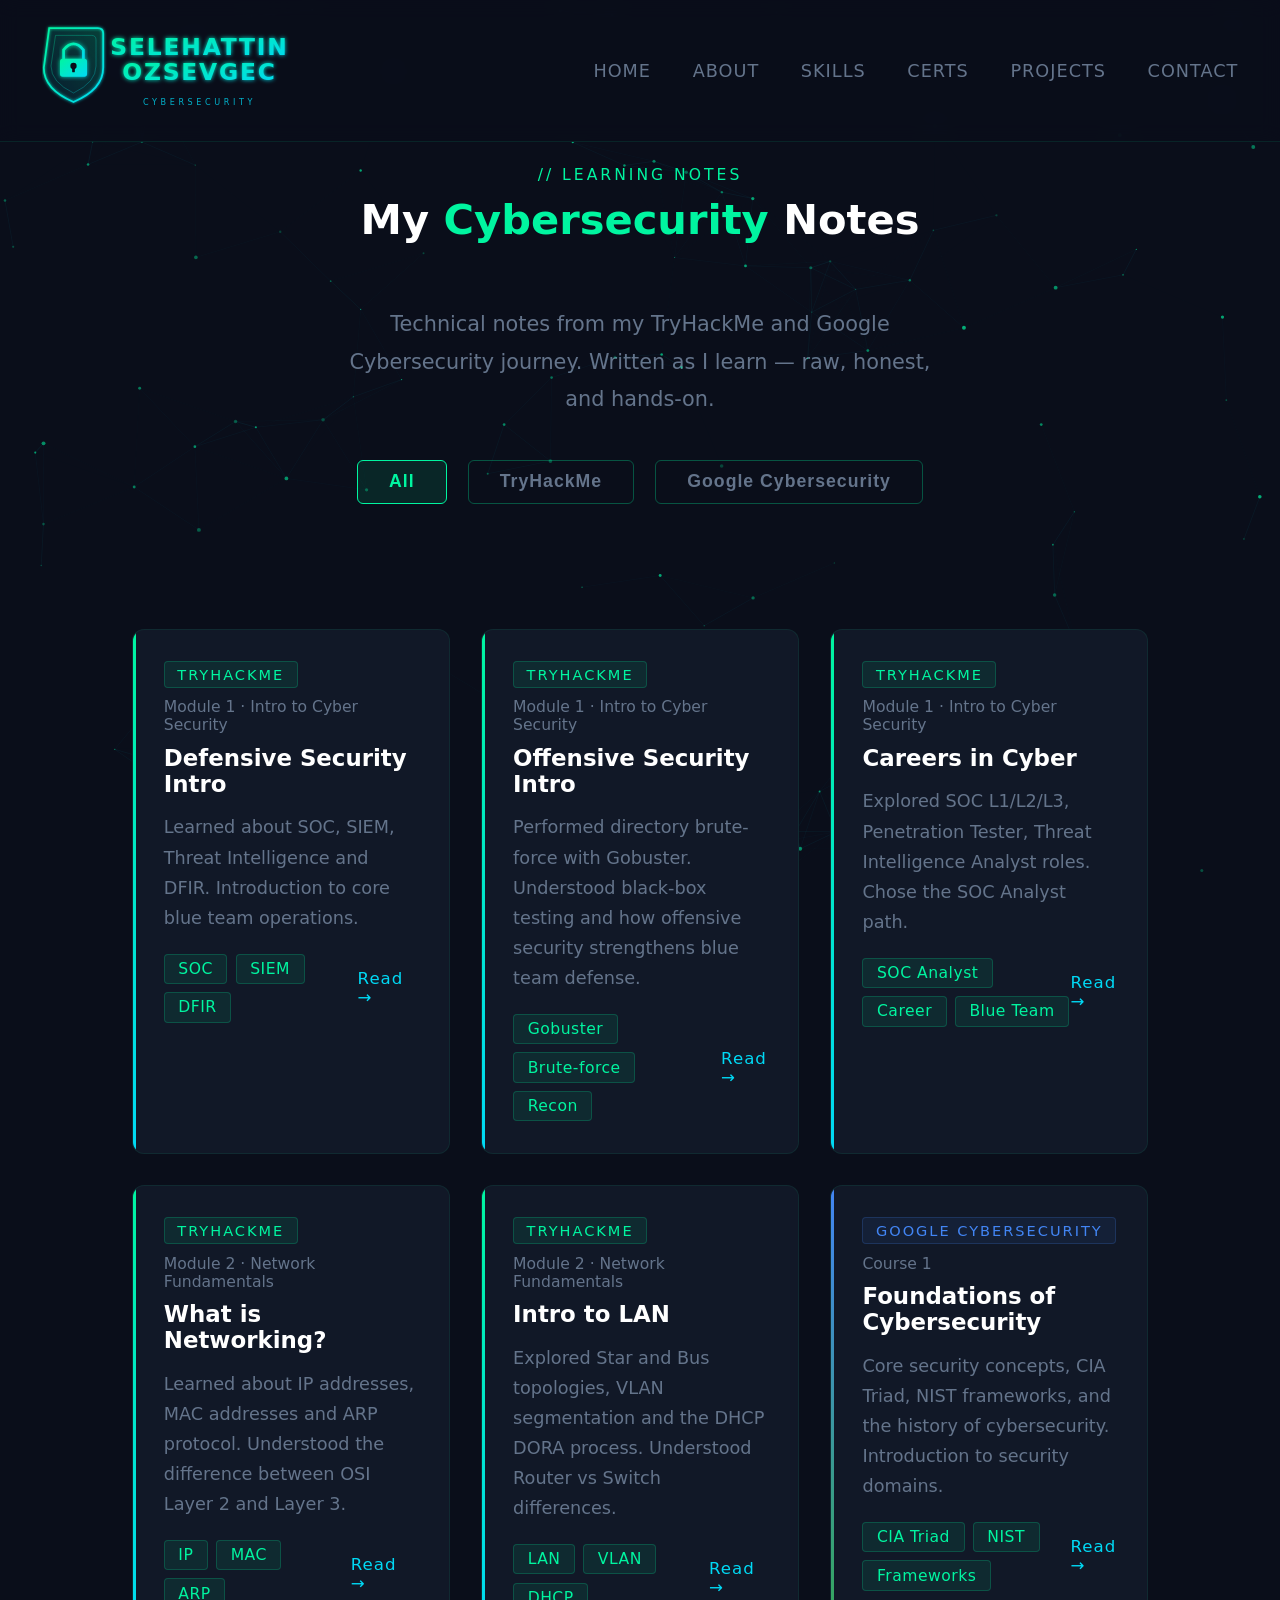
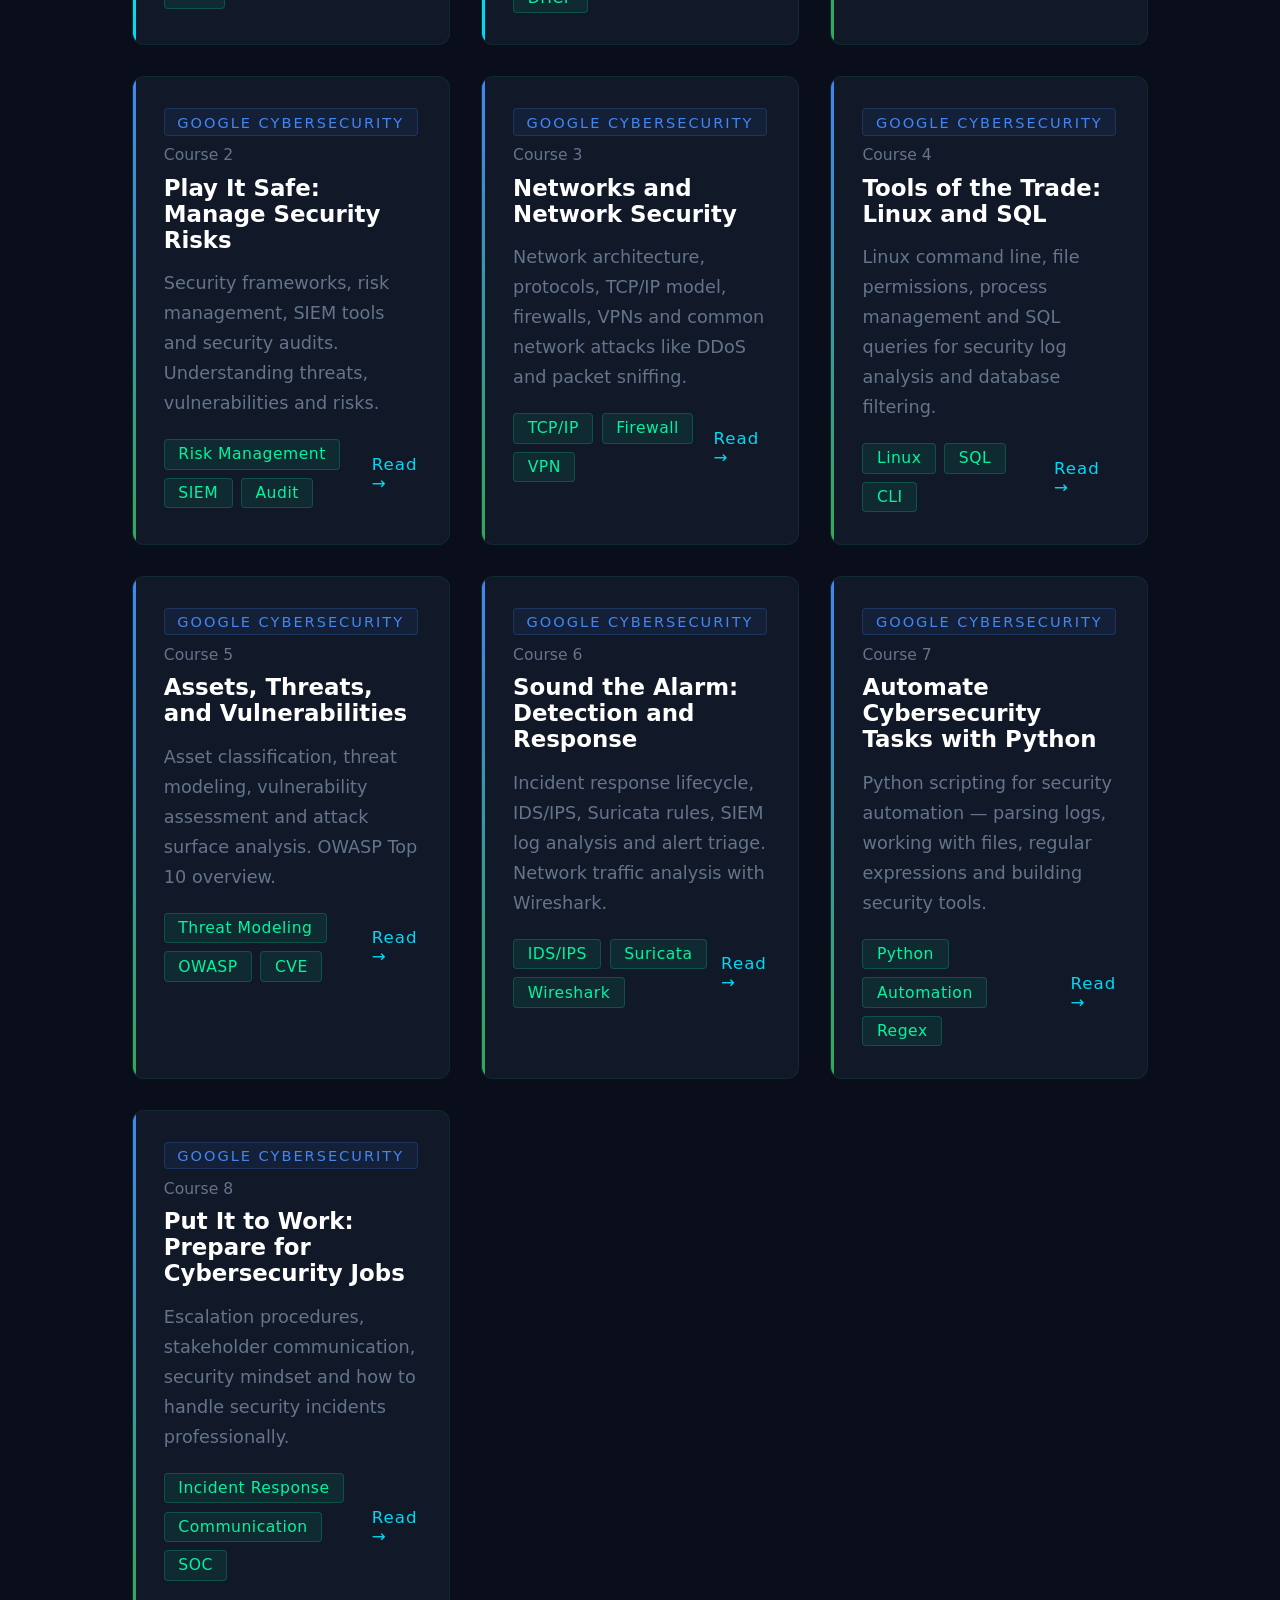
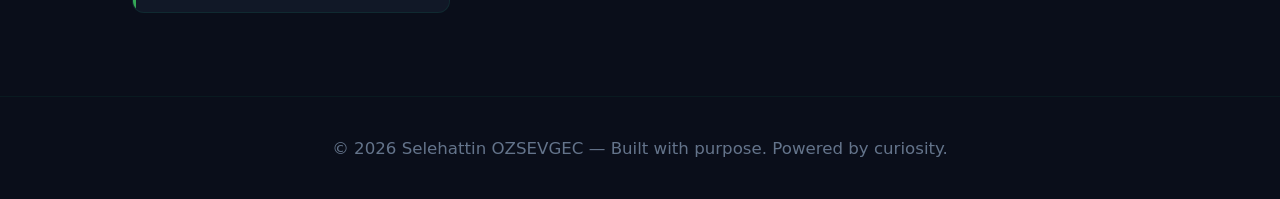
==== commit a007c9cf: "Add files via upload" ====
--- a/blog.html
+++ b/blog.html
@@ -3,7 +3,7 @@
 <head>
   <meta charset="UTF-8">
   <meta name="viewport" content="width=device-width, initial-scale=1.0">
-  <title>Notes | Selehattin Ozsevgec</title>
+  <title>Notes | Selehattin OZSEVGEC</title>
   <link rel="stylesheet" href="style.css">
   <link rel="icon" type="image/svg+xml" href="logo.svg">
   <style>
@@ -433,7 +433,7 @@
 </div>
 
 <footer>
-  <p>© 2026 Selehattin Ozsevgec — Built with purpose. Powered by curiosity.</p>
+  <p>© 2026 Selehattin OZSEVGEC — Built with purpose. Powered by curiosity.</p>
 </footer>
 
 <script src="script.js"></script>
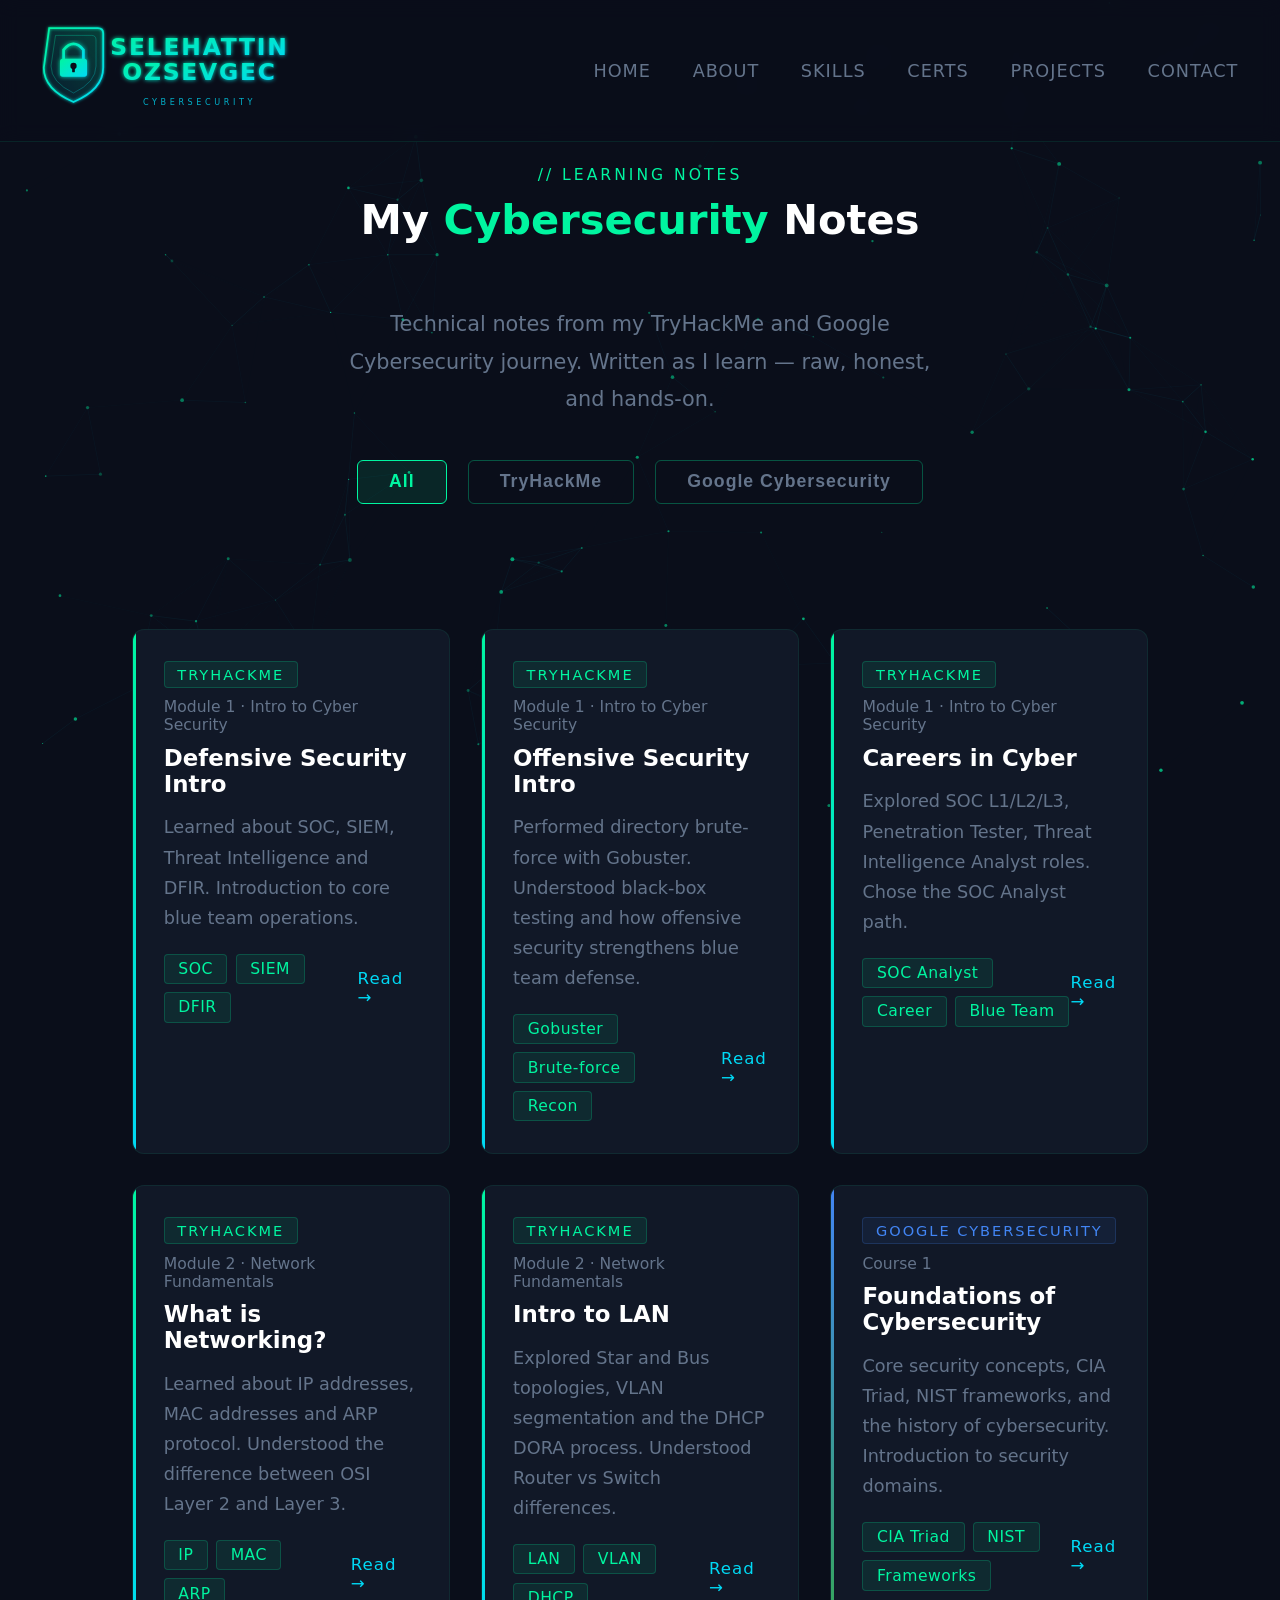
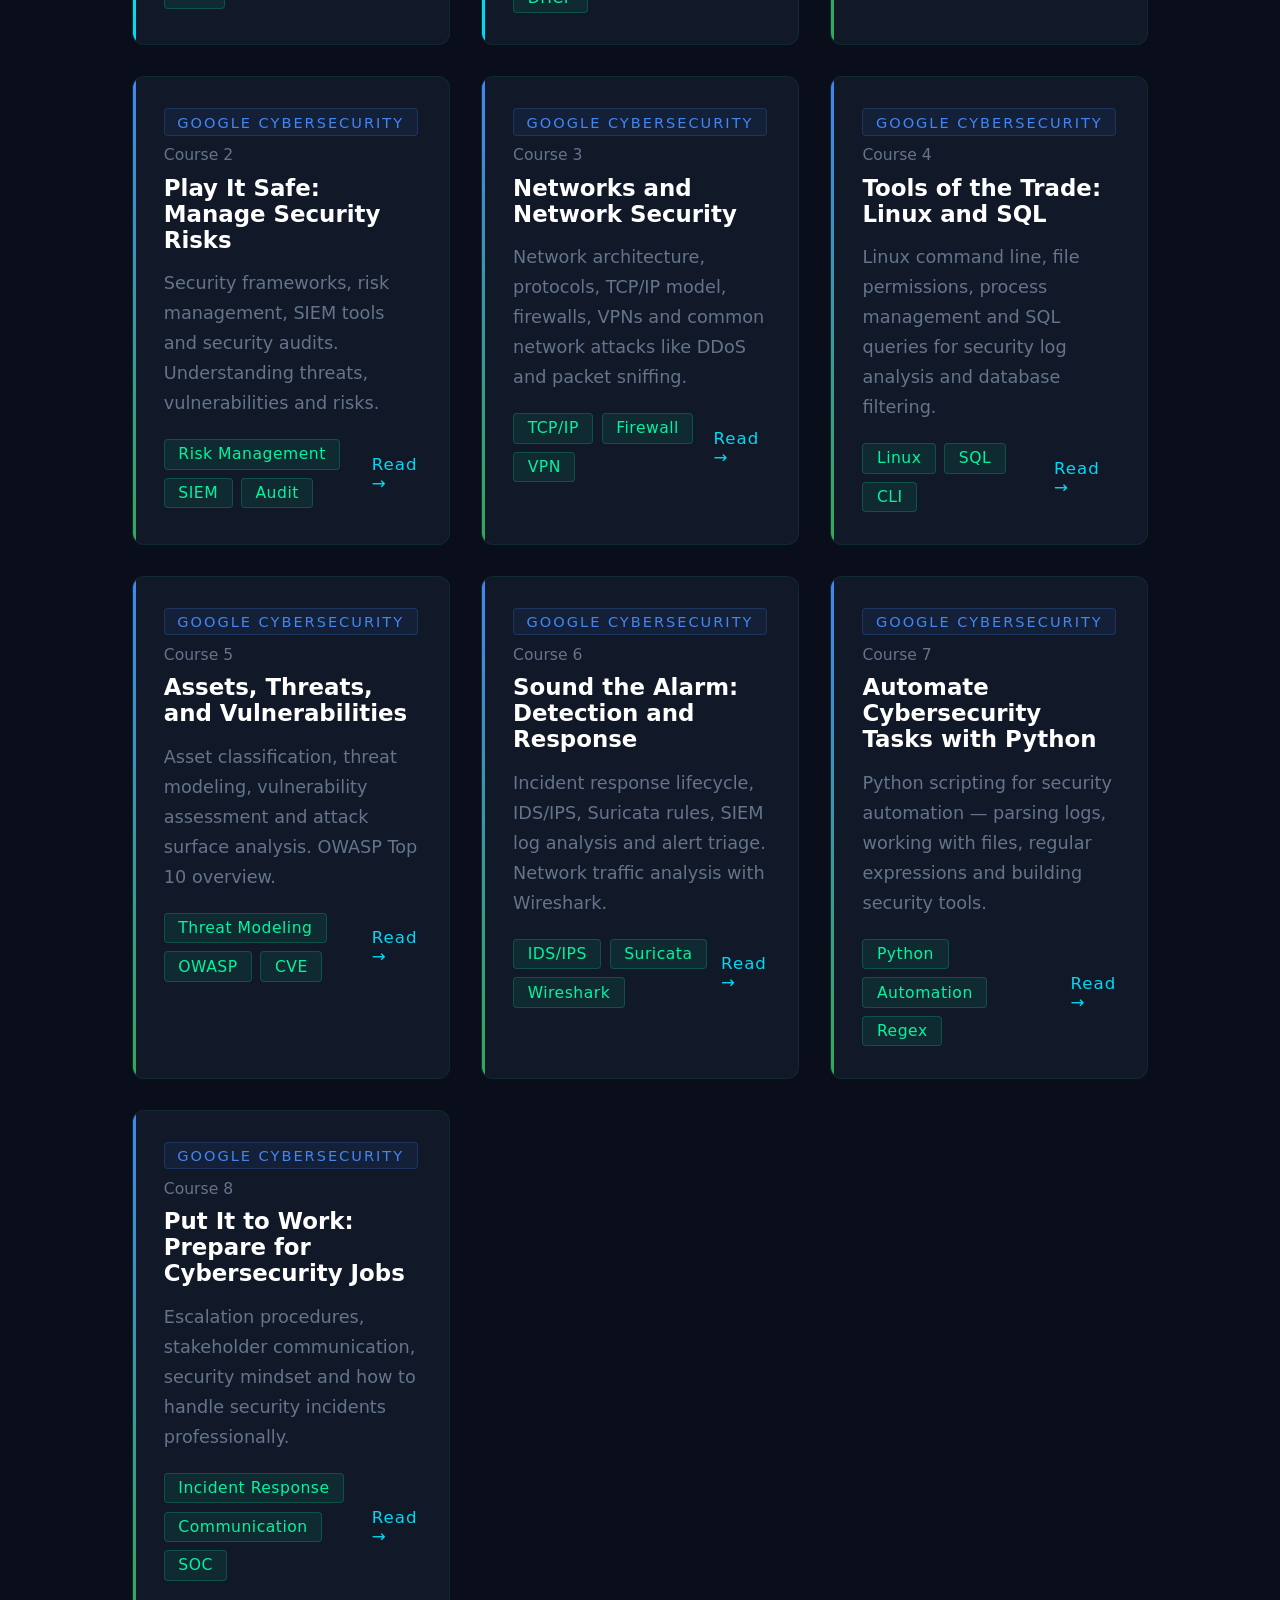
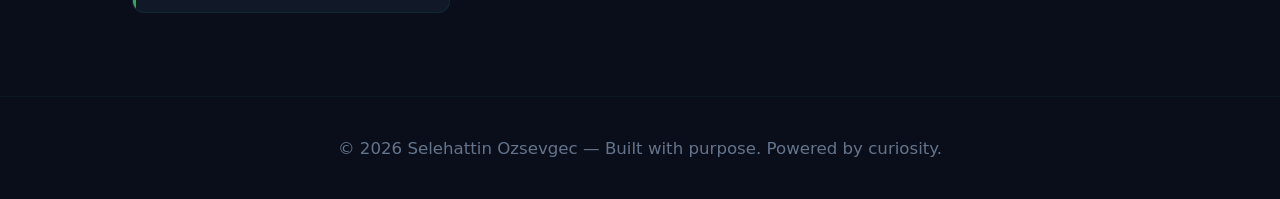
==== commit 4bd39d3d: "Add files via upload" ====
--- a/blog.html
+++ b/blog.html
@@ -3,7 +3,7 @@
 <head>
   <meta charset="UTF-8">
   <meta name="viewport" content="width=device-width, initial-scale=1.0">
-  <title>Notes | Selehattin OZSEVGEC</title>
+  <title>Notes | Selehattin Ozsevgec</title>
   <link rel="stylesheet" href="style.css">
   <link rel="icon" type="image/svg+xml" href="logo.svg">
   <style>
@@ -433,27 +433,11 @@
 </div>
 
 <footer>
-  <p>© 2026 Selehattin OZSEVGEC — Built with purpose. Powered by curiosity.</p>
+  <p>© 2026 Selehattin Ozsevgec — Built with purpose. Powered by curiosity.</p>
 </footer>
 
 <script src="script.js"></script>
 <script>
-  // Hamburger menu
-  const ham = document.getElementById('hamburger');
-  const nav = document.getElementById('navLinks');
-  if(ham){
-    ham.addEventListener('click', () => {
-      ham.classList.toggle('active');
-      nav.classList.toggle('open');
-    });
-    nav.querySelectorAll('a').forEach(link => {
-      link.addEventListener('click', () => {
-        ham.classList.remove('active');
-        nav.classList.remove('open');
-      });
-    });
-  }
-
   // Modal open/close
   function openModal(id){
     document.getElementById(id).classList.add('active');
